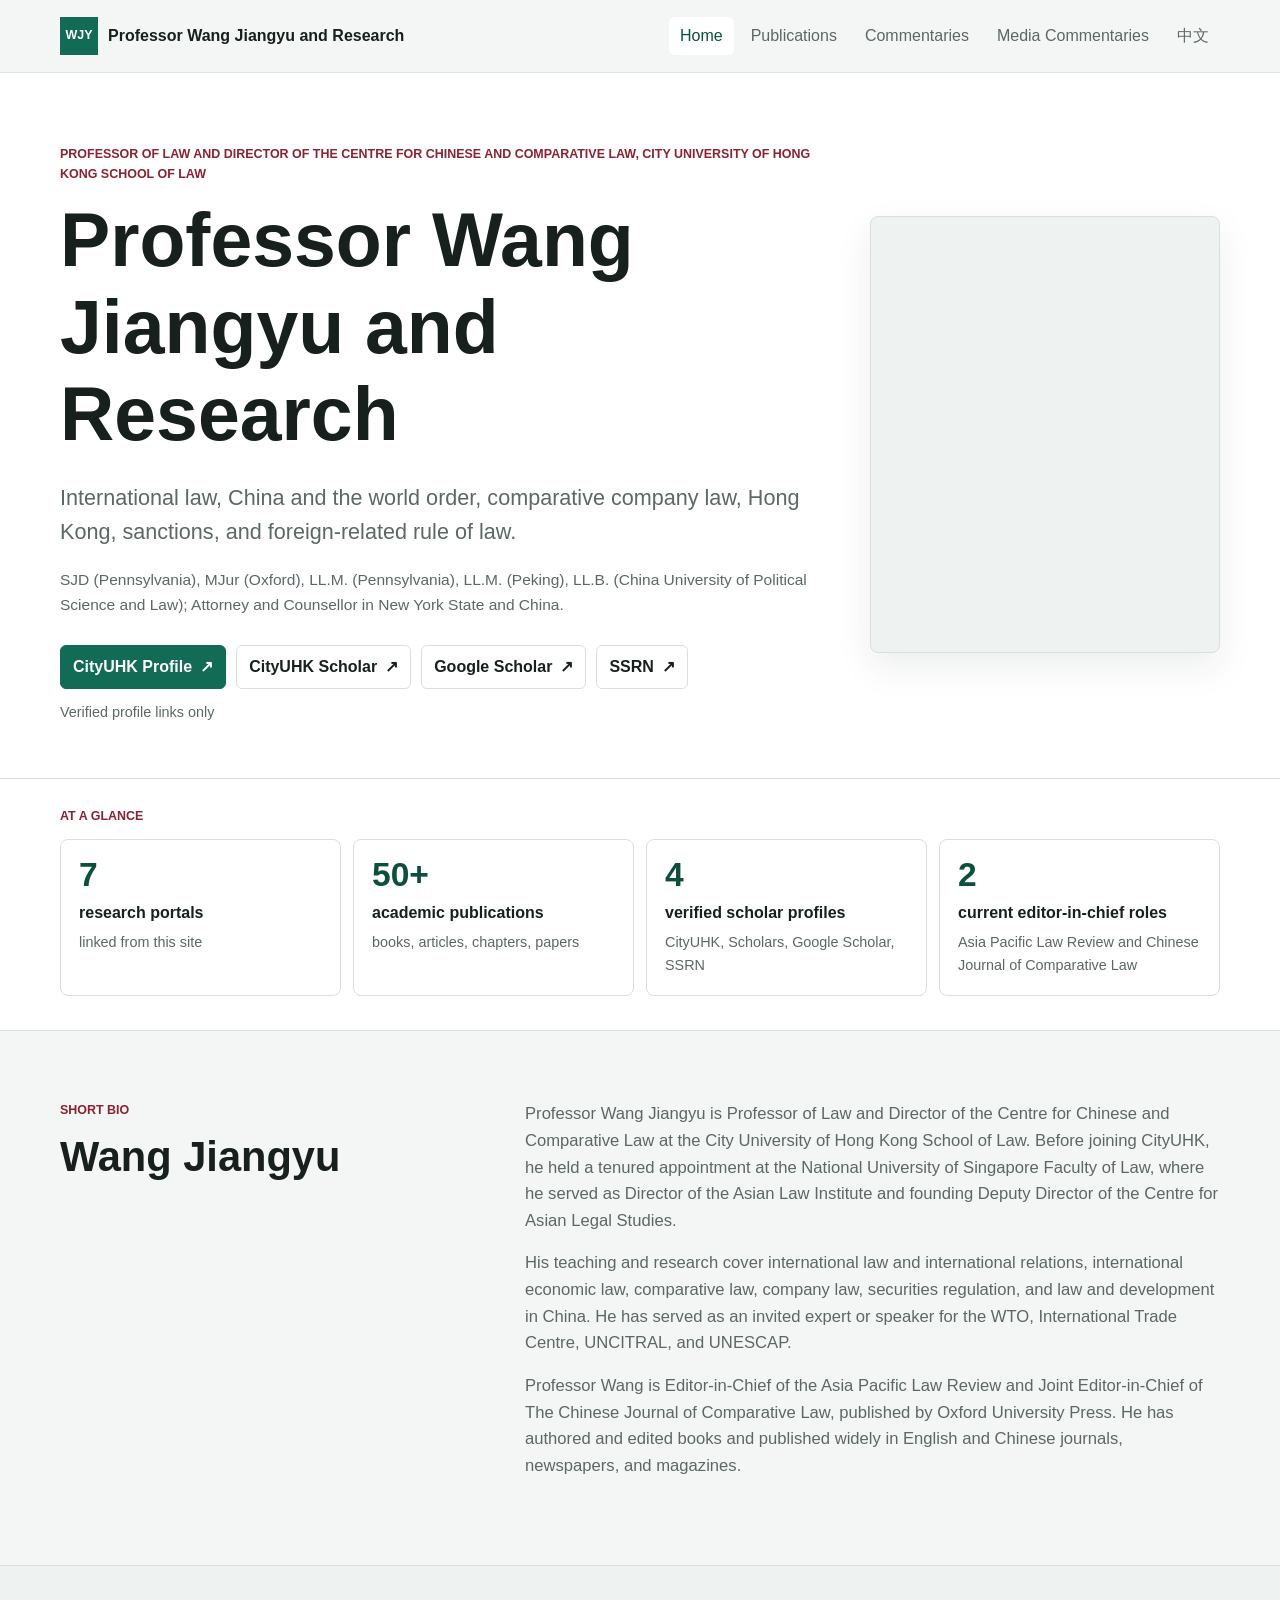
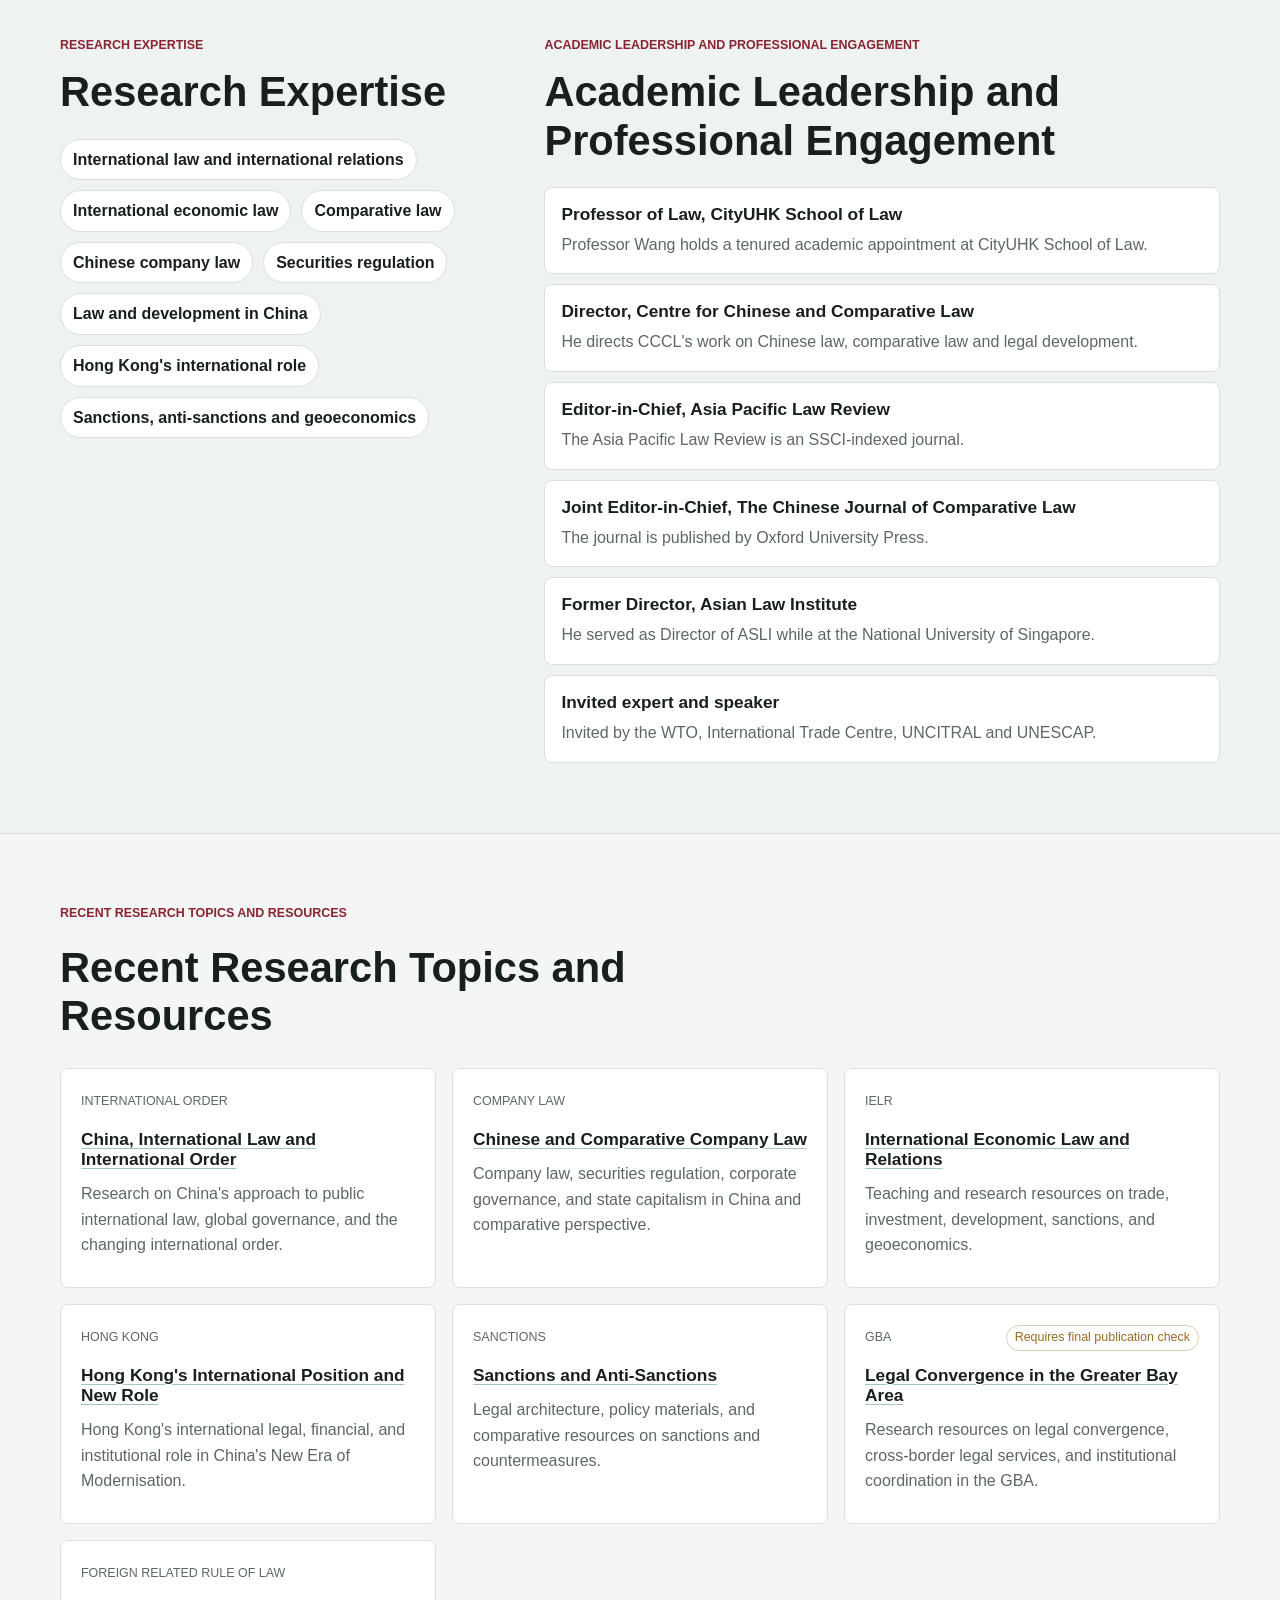
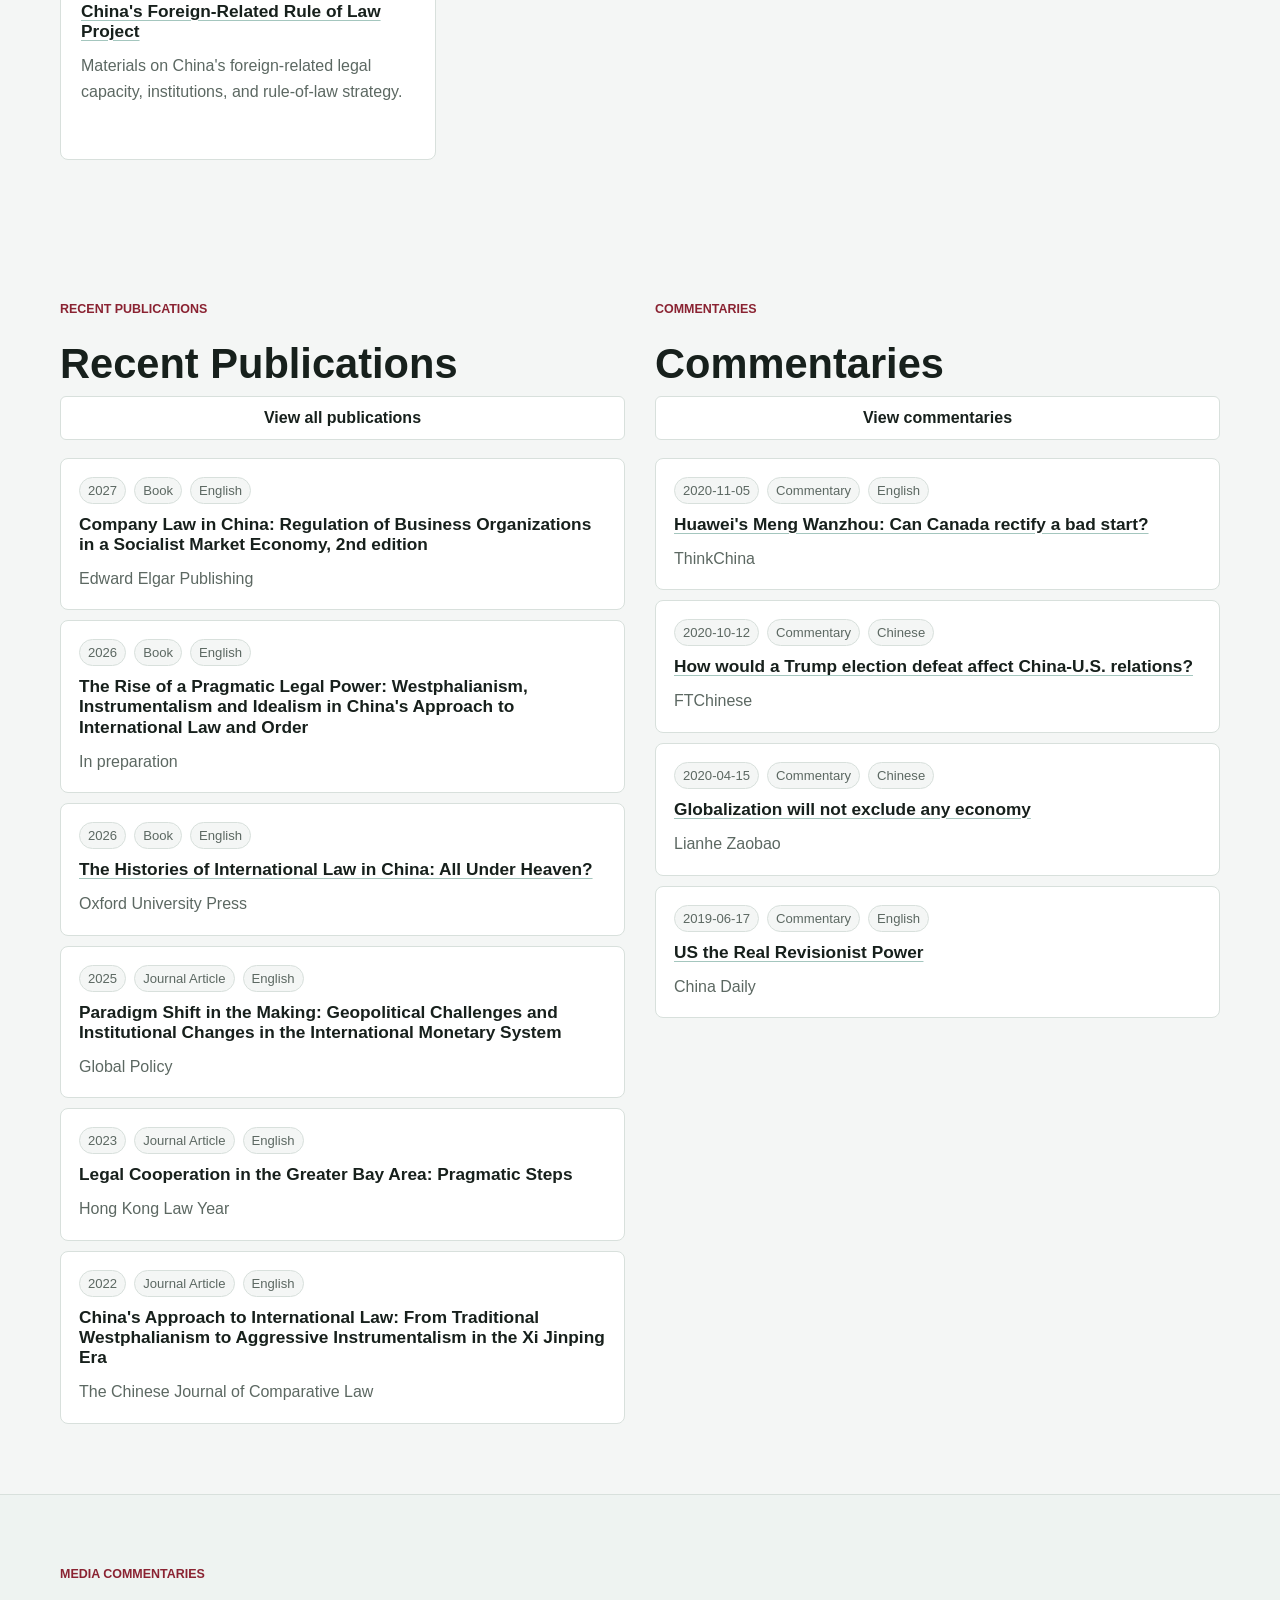
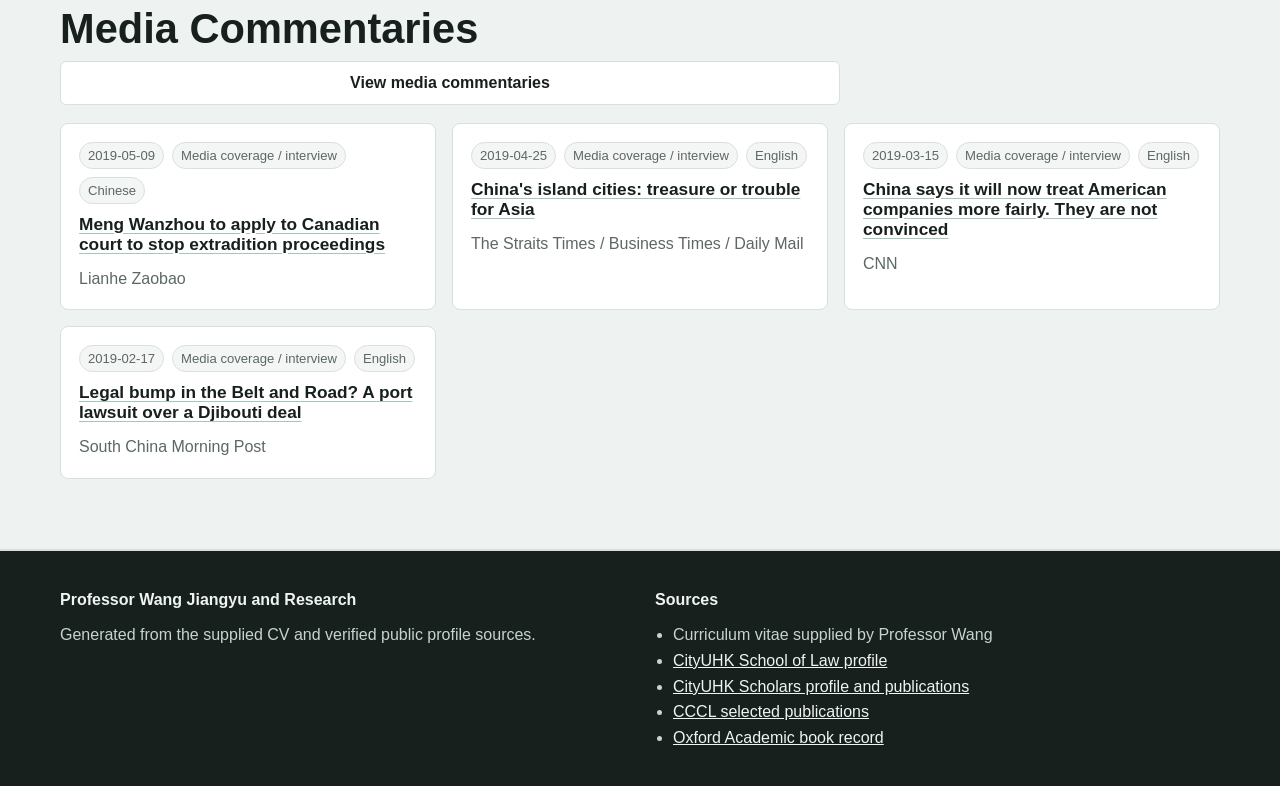
==== index.html @ 5644f1a5 "Publish personal research website" ====
<!doctype html>
<html lang="en">
<head>
  <meta charset="utf-8">
  <meta name="viewport" content="width=device-width, initial-scale=1">
  <title>Professor Wang Jiangyu and Research | Professor Wang Jiangyu and Research</title>
  <meta name="description" content="International law, China and the world order, comparative company law, Hong Kong, sanctions, and foreign-related rule of law.">
  <link rel="stylesheet" href="assets/site.css">
  <script defer src="assets/site.js"></script>
</head>
<body>
  <a class="skip-link" href="#main">Skip to content</a>
  <header class="site-header">
    <div class="wrap header-inner">
      <a class="brand" href="index.html" aria-label="Professor Wang Jiangyu and Research">
        <span class="brand-mark">WJY</span>
        <span>Professor Wang Jiangyu and Research</span>
      </a>
      <nav aria-label="Primary navigation"><a class="active" href="index.html">Home</a><a class="" href="publications.html">Publications</a><a class="" href="commentaries.html">Commentaries</a><a class="" href="media.html">Media Commentaries</a><a class="" href="zh/index.html">中文</a></nav>
    </div>
  </header>
  <main id="main">
  <section class="hero">
    <div class="wrap hero-grid">
      <div class="hero-copy">
        <p class="eyebrow">Professor of Law and Director of the Centre for Chinese and Comparative Law, City University of Hong Kong School of Law</p>
        <h1>Professor Wang Jiangyu and Research</h1>
        <p class="lead">International law, China and the world order, comparative company law, Hong Kong, sanctions, and foreign-related rule of law.</p>
        <p class="credentials">SJD (Pennsylvania), MJur (Oxford), LL.M. (Pennsylvania), LL.M. (Peking), LL.B. (China University of Political Science and Law); Attorney and Counsellor in New York State and China.</p>
        <div class="profile-links" aria-label="Scholar Profiles">
    <a class="profile-link" href="https://www.cityu.edu.hk/slw/about-the-school/our-people/professor/professor-wang-jiangyu">
          <span>CityUHK Profile</span>
          <span aria-hidden="true">↗</span>
        </a><a class="profile-link" href="https://scholars.cityu.edu.hk/en/persons/jwang623">
          <span>CityUHK Scholar</span>
          <span aria-hidden="true">↗</span>
        </a><a class="profile-link" href="https://scholar.google.com/citations?user=3xl2kbAAAAAJ">
          <span>Google Scholar</span>
          <span aria-hidden="true">↗</span>
        </a><a class="profile-link" href="https://papers.ssrn.com/sol3/cf_dev/AbsByAuth.cfm?per_id=372334">
          <span>SSRN</span>
          <span aria-hidden="true">↗</span>
        </a>
  </div>
        <p class="verified-note">Verified profile links only</p>
      </div>
      <aside class="portrait-panel" aria-label="Professor Wang Jiangyu">
        <img src="https://scholars.cityu.edu.hk/files-asset/42718361/WJY_Passport_photo_small.jpeg?w=640&amp;f=jpg" alt="Professor Wang Jiangyu" onerror="this.style.display='none'; this.nextElementSibling.style.display='grid';">
        <div class="portrait-fallback" aria-hidden="true">WJY</div>
      </aside>
    </div>
  </section>

  <section class="section-tight">
    <div class="wrap">
      <p class="section-kicker">At a Glance</p>
      <div class="metrics-grid" aria-label="At a Glance">
    <article class="metric-card">
          <strong>7</strong>
          <span>research portals</span>
          <p>linked from this site</p>
        </article><article class="metric-card">
          <strong>50+</strong>
          <span>academic publications</span>
          <p>books, articles, chapters, papers</p>
        </article><article class="metric-card">
          <strong>4</strong>
          <span>verified scholar profiles</span>
          <p>CityUHK, Scholars, Google Scholar, SSRN</p>
        </article><article class="metric-card">
          <strong>2</strong>
          <span>current editor-in-chief roles</span>
          <p>Asia Pacific Law Review and Chinese Journal of Comparative Law</p>
        </article>
  </div>
    </div>
  </section>

  <section class="section">
    <div class="wrap two-column">
      <div>
        <p class="section-kicker">Short Bio</p>
        <h2>Wang Jiangyu</h2>
      </div>
      <div class="body-copy">
        <p>Professor Wang Jiangyu is Professor of Law and Director of the Centre for Chinese and Comparative Law at the City University of Hong Kong School of Law. Before joining CityUHK, he held a tenured appointment at the National University of Singapore Faculty of Law, where he served as Director of the Asian Law Institute and founding Deputy Director of the Centre for Asian Legal Studies.</p><p>His teaching and research cover international law and international relations, international economic law, comparative law, company law, securities regulation, and law and development in China. He has served as an invited expert or speaker for the WTO, International Trade Centre, UNCITRAL, and UNESCAP.</p><p>Professor Wang is Editor-in-Chief of the Asia Pacific Law Review and Joint Editor-in-Chief of The Chinese Journal of Comparative Law, published by Oxford University Press. He has authored and edited books and published widely in English and Chinese journals, newspapers, and magazines.</p>
      </div>
    </div>
  </section>

  <section class="section section-muted">
    <div class="wrap detail-grid">
      <div>
        <p class="section-kicker">Research Expertise</p>
        <h2>Research Expertise</h2>
        <div class="pill-grid">
    <a class="expertise-pill" href="https://int.eastlaw.wang">International law and international relations</a><a class="expertise-pill" href="https://ielr.eastlaw.wang">International economic law</a><a class="expertise-pill" href="https://shewai.eastlaw.wang">Comparative law</a><a class="expertise-pill" href="https://gongsifa.eastlaw.wang">Chinese company law</a><a class="expertise-pill" href="https://gongsifa.eastlaw.wang">Securities regulation</a><a class="expertise-pill" href="https://shewai.eastlaw.wang">Law and development in China</a><a class="expertise-pill" href="https://hk.eastlaw.wang">Hong Kong's international role</a><a class="expertise-pill" href="https://zhicai.eastlaw.wang">Sanctions, anti-sanctions and geoeconomics</a>
  </div>
      </div>
      <div>
        <p class="section-kicker">Academic Leadership and Professional Engagement</p>
        <h2>Academic Leadership and Professional Engagement</h2>
        <div class="highlight-list">
    <article class="highlight-item">
          <h3>Professor of Law, CityUHK School of Law</h3>
          <p>Professor Wang holds a tenured academic appointment at CityUHK School of Law.</p>
        </article><article class="highlight-item">
          <h3>Director, Centre for Chinese and Comparative Law</h3>
          <p>He directs CCCL's work on Chinese law, comparative law and legal development.</p>
        </article><article class="highlight-item">
          <h3>Editor-in-Chief, Asia Pacific Law Review</h3>
          <p>The Asia Pacific Law Review is an SSCI-indexed journal.</p>
        </article><article class="highlight-item">
          <h3>Joint Editor-in-Chief, The Chinese Journal of Comparative Law</h3>
          <p>The journal is published by Oxford University Press.</p>
        </article><article class="highlight-item">
          <h3>Former Director, Asian Law Institute</h3>
          <p>He served as Director of ASLI while at the National University of Singapore.</p>
        </article><article class="highlight-item">
          <h3>Invited expert and speaker</h3>
          <p>Invited by the WTO, International Trade Centre, UNCITRAL and UNESCAP.</p>
        </article>
  </div>
      </div>
    </div>
  </section>

  <section class="section">
    <div class="wrap">
      <div class="section-heading">
        <p class="section-kicker">Recent Research Topics and Resources</p>
        <h2>Recent Research Topics and Resources</h2>
      </div>
      <div class="research-grid">
    <article class="research-card">
          <div class="card-topline">
            <span>international order</span>
            
          </div>
          <h3><a href="https://int.eastlaw.wang">China, International Law and International Order</a></h3>
          <p>Research on China's approach to public international law, global governance, and the changing international order.</p>
        </article><article class="research-card">
          <div class="card-topline">
            <span>company law</span>
            
          </div>
          <h3><a href="https://gongsifa.eastlaw.wang">Chinese and Comparative Company Law</a></h3>
          <p>Company law, securities regulation, corporate governance, and state capitalism in China and comparative perspective.</p>
        </article><article class="research-card">
          <div class="card-topline">
            <span>ielr</span>
            
          </div>
          <h3><a href="https://ielr.eastlaw.wang">International Economic Law and Relations</a></h3>
          <p>Teaching and research resources on trade, investment, development, sanctions, and geoeconomics.</p>
        </article><article class="research-card">
          <div class="card-topline">
            <span>hong kong</span>
            
          </div>
          <h3><a href="https://hk.eastlaw.wang">Hong Kong's International Position and New Role</a></h3>
          <p>Hong Kong's international legal, financial, and institutional role in China's New Era of Modernisation.</p>
        </article><article class="research-card">
          <div class="card-topline">
            <span>sanctions</span>
            
          </div>
          <h3><a href="https://zhicai.eastlaw.wang">Sanctions and Anti-Sanctions</a></h3>
          <p>Legal architecture, policy materials, and comparative resources on sanctions and countermeasures.</p>
        </article><article class="research-card">
          <div class="card-topline">
            <span>gba</span>
            <span class="status">Requires final publication check</span>
          </div>
          <h3><a href="https://gba.eastlaw.wang">Legal Convergence in the Greater Bay Area</a></h3>
          <p>Research resources on legal convergence, cross-border legal services, and institutional coordination in the GBA.</p>
        </article><article class="research-card">
          <div class="card-topline">
            <span>foreign related rule of law</span>
            
          </div>
          <h3><a href="https://shewai.eastlaw.wang">China's Foreign-Related Rule of Law Project</a></h3>
          <p>Materials on China's foreign-related legal capacity, institutions, and rule-of-law strategy.</p>
        </article>
  </div>
    </div>
  </section>

  <section class="section">
    <div class="wrap split-sections">
      <div>
        <div class="section-heading compact">
          <p class="section-kicker">Recent Publications</p>
          <h2>Recent Publications</h2>
          <a class="button-link" href="publications.html">View all publications</a>
        </div>
        <div class="record-list compact-list"><article class="record-card" data-record data-category="Book" data-language="English" data-topic="company-law" data-year="2027">
    <div class="record-meta">
      <span>2027</span>
      <span>Book</span>
      <span>English</span>
    </div>
    <h3>Company Law in China: Regulation of Business Organizations in a Socialist Market Economy, 2nd edition</h3>
    
    <p>Edward Elgar Publishing</p>
    
  </article><article class="record-card" data-record data-category="Book" data-language="English" data-topic="international-order" data-year="2026">
    <div class="record-meta">
      <span>2026</span>
      <span>Book</span>
      <span>English</span>
    </div>
    <h3>The Rise of a Pragmatic Legal Power: Westphalianism, Instrumentalism and Idealism in China's Approach to International Law and Order</h3>
    
    <p>In preparation</p>
    
  </article><article class="record-card" data-record data-category="Book" data-language="English" data-topic="international-order foreign-related-rule-of-law" data-year="2026">
    <div class="record-meta">
      <span>2026</span>
      <span>Book</span>
      <span>English</span>
    </div>
    <h3><a class="text-link" href="https://academic.oup.com/book/62589">The Histories of International Law in China: All Under Heaven?</a></h3>
    
    <p>Oxford University Press</p>
    
  </article><article class="record-card" data-record data-category="Journal Article" data-language="English" data-topic="ielr international-order" data-year="2025">
    <div class="record-meta">
      <span>2025</span>
      <span>Journal Article</span>
      <span>English</span>
    </div>
    <h3>Paradigm Shift in the Making: Geopolitical Challenges and Institutional Changes in the International Monetary System</h3>
    
    <p>Global Policy</p>
    
  </article><article class="record-card" data-record data-category="Journal Article" data-language="English" data-topic="gba hong-kong" data-year="2023">
    <div class="record-meta">
      <span>2023</span>
      <span>Journal Article</span>
      <span>English</span>
    </div>
    <h3>Legal Cooperation in the Greater Bay Area: Pragmatic Steps</h3>
    
    <p>Hong Kong Law Year</p>
    
  </article><article class="record-card" data-record data-category="Journal Article" data-language="English" data-topic="international-order foreign-related-rule-of-law" data-year="2022">
    <div class="record-meta">
      <span>2022</span>
      <span>Journal Article</span>
      <span>English</span>
    </div>
    <h3>China's Approach to International Law: From Traditional Westphalianism to Aggressive Instrumentalism in the Xi Jinping Era</h3>
    
    <p>The Chinese Journal of Comparative Law</p>
    
  </article></div>
      </div>
      <div>
        <div class="section-heading compact">
          <p class="section-kicker">Commentaries</p>
          <h2>Commentaries</h2>
          <a class="button-link" href="commentaries.html">View commentaries</a>
        </div>
        <div class="record-list compact-list"><article class="record-card" data-record data-type="commentary" data-language="English" data-topic="sanctions international-order" data-year="2020" data-outlet="thinkchina">
    <div class="record-meta">
      <span>2020-11-05</span>
      <span>Commentary</span>
      <span>English</span>
    </div>
    <h3><a class="text-link" href="https://www.thinkchina.sg/huaweis-meng-wanzhou-can-canada-rectify-bad-start">Huawei's Meng Wanzhou: Can Canada rectify a bad start?</a></h3>
    <p>ThinkChina</p>
    
    
  </article><article class="record-card" data-record data-type="commentary" data-language="Chinese" data-topic="international-order ielr" data-year="2020" data-outlet="ftchinese">
    <div class="record-meta">
      <span>2020-10-12</span>
      <span>Commentary</span>
      <span>Chinese</span>
    </div>
    <h3><a class="text-link" href="https://www.ftchinese.com/story/001089736?archive">How would a Trump election defeat affect China-U.S. relations?</a></h3>
    <p>FTChinese</p>
    
    
  </article><article class="record-card" data-record data-type="commentary" data-language="Chinese" data-topic="ielr" data-year="2020" data-outlet="lianhe-zaobao">
    <div class="record-meta">
      <span>2020-04-15</span>
      <span>Commentary</span>
      <span>Chinese</span>
    </div>
    <h3><a class="text-link" href="https://www.zaobao.com/zopinions/views/story20200415-1045625">Globalization will not exclude any economy</a></h3>
    <p>Lianhe Zaobao</p>
    
    
  </article><article class="record-card" data-record data-type="commentary" data-language="English" data-topic="international-order" data-year="2019" data-outlet="china-daily">
    <div class="record-meta">
      <span>2019-06-17</span>
      <span>Commentary</span>
      <span>English</span>
    </div>
    <h3><a class="text-link" href="http://www.chinadaily.com.cn/global/2019-06/17/content_37481345.htm">US the Real Revisionist Power</a></h3>
    <p>China Daily</p>
    
    
  </article></div>
      </div>
    </div>
  </section>

  <section class="section section-muted">
    <div class="wrap">
      <div class="section-heading compact">
        <p class="section-kicker">Media Commentaries</p>
        <h2>Media Commentaries</h2>
        <a class="button-link" href="media.html">View media commentaries</a>
      </div>
      <div class="record-grid"><article class="record-card" data-record data-type="exposure" data-language="Chinese" data-topic="sanctions" data-year="2019" data-outlet="lianhe-zaobao">
    <div class="record-meta">
      <span>2019-05-09</span>
      <span>Media coverage / interview</span>
      <span>Chinese</span>
    </div>
    <h3><a class="text-link" href="https://www.zaobao.com.sg/realtime/china/story20190509-955194">Meng Wanzhou to apply to Canadian court to stop extradition proceedings</a></h3>
    <p>Lianhe Zaobao</p>
    
    
  </article><article class="record-card" data-record data-type="exposure" data-language="English" data-topic="international-order" data-year="2019" data-outlet="the-straits-times-business-times-daily-mail">
    <div class="record-meta">
      <span>2019-04-25</span>
      <span>Media coverage / interview</span>
      <span>English</span>
    </div>
    <h3><a class="text-link" href="https://www.straitstimes.com/asia/se-asia/chinas-island-cities-treasure-or-trouble-for-asia">China's island cities: treasure or trouble for Asia</a></h3>
    <p>The Straits Times / Business Times / Daily Mail</p>
    
    
  </article><article class="record-card" data-record data-type="exposure" data-language="English" data-topic="ielr" data-year="2019" data-outlet="cnn">
    <div class="record-meta">
      <span>2019-03-15</span>
      <span>Media coverage / interview</span>
      <span>English</span>
    </div>
    <h3><a class="text-link" href="https://m.cnn.com/en/article/h_431d7201df78f178b8317e2603d338ce">China says it will now treat American companies more fairly. They are not convinced</a></h3>
    <p>CNN</p>
    
    
  </article><article class="record-card" data-record data-type="exposure" data-language="English" data-topic="ielr foreign-related-rule-of-law" data-year="2019" data-outlet="south-china-morning-post">
    <div class="record-meta">
      <span>2019-02-17</span>
      <span>Media coverage / interview</span>
      <span>English</span>
    </div>
    <h3><a class="text-link" href="https://www.scmp.com/news/china/diplomacy/article/2186411/lawsuit-against-chinese-port-builder-djibouti-highlights-risks">Legal bump in the Belt and Road? A port lawsuit over a Djibouti deal</a></h3>
    <p>South China Morning Post</p>
    
    
  </article></div>
    </div>
  </section></main>
  <footer class="site-footer">
    <div class="wrap footer-grid">
      <div>
        <strong>Professor Wang Jiangyu and Research</strong>
        <p>Generated from the supplied CV and verified public profile sources.</p>
      </div>
      <div>
        <strong>Sources</strong>
        <ul>
          <li>Curriculum vitae supplied by Professor Wang</li><li><a href="https://www.cityu.edu.hk/slw/about-the-school/our-people/professor/professor-wang-jiangyu">CityUHK School of Law profile</a></li><li><a href="https://scholars.cityu.edu.hk/en/persons/jwang623">CityUHK Scholars profile and publications</a></li><li><a href="https://www.cityu.edu.hk/slw/cccl/publications.html">CCCL selected publications</a></li><li><a href="https://academic.oup.com/book/62589">Oxford Academic book record</a></li>
        </ul>
      </div>
    </div>
  </footer>
</body>
</html>
---- assets/site.css ----
:root {
  --bg: #f4f6f5;
  --surface: #ffffff;
  --surface-muted: #eef3f1;
  --ink: #17201c;
  --muted: #5c6862;
  --line: #d8e0dc;
  --green: #126b54;
  --green-dark: #0d4f3e;
  --red: #8a2332;
  --gold: #9a6a20;
  --shadow: 0 14px 36px rgba(16, 32, 28, 0.08);
  color-scheme: light;
}

* {
  box-sizing: border-box;
}

html {
  scroll-behavior: smooth;
}

body {
  margin: 0;
  background: var(--bg);
  color: var(--ink);
  font-family: "Inter", "Segoe UI", "Noto Sans SC", "Microsoft YaHei", Arial, sans-serif;
  font-size: 16px;
  line-height: 1.6;
}

a {
  color: inherit;
}

a:hover {
  color: var(--green);
}

img {
  display: block;
  max-width: 100%;
}

.wrap {
  width: min(1160px, calc(100% - 40px));
  margin: 0 auto;
}

.skip-link {
  position: absolute;
  left: 16px;
  top: -48px;
  background: var(--ink);
  color: #fff;
  padding: 8px 12px;
  z-index: 20;
}

.skip-link:focus {
  top: 12px;
}

.site-header {
  position: sticky;
  top: 0;
  z-index: 10;
  border-bottom: 1px solid rgba(216, 224, 220, 0.86);
  background: rgba(244, 246, 245, 0.96);
  backdrop-filter: blur(10px);
}

.header-inner {
  display: flex;
  min-height: 72px;
  align-items: center;
  justify-content: space-between;
  gap: 18px;
}

.brand {
  display: inline-flex;
  align-items: center;
  gap: 10px;
  font-weight: 760;
  text-decoration: none;
}

.brand-mark {
  display: grid;
  width: 38px;
  height: 38px;
  place-items: center;
  border: 1px solid var(--green);
  background: var(--green);
  color: #fff;
  font-size: 0.78rem;
}

nav {
  display: flex;
  flex-wrap: wrap;
  justify-content: flex-end;
  gap: 6px;
}

nav a {
  min-height: 36px;
  padding: 6px 11px;
  border-radius: 6px;
  color: var(--muted);
  text-decoration: none;
}

nav a.active,
nav a:hover {
  background: var(--surface);
  color: var(--green-dark);
}

.hero {
  padding: 72px 0 54px;
  background: var(--surface);
  border-bottom: 1px solid var(--line);
}

.hero-grid {
  display: grid;
  grid-template-columns: minmax(0, 1fr) minmax(240px, 350px);
  align-items: center;
  gap: 48px;
}

.hero-copy {
  max-width: 780px;
}

.eyebrow,
.section-kicker {
  margin: 0 0 12px;
  color: var(--red);
  font-size: 0.78rem;
  font-weight: 760;
  text-transform: uppercase;
}

h1,
h2,
h3 {
  margin: 0;
  line-height: 1.16;
}

h1 {
  max-width: 880px;
  font-size: clamp(2.35rem, 7vw, 4.7rem);
  font-weight: 820;
}

h2 {
  font-size: clamp(1.65rem, 3.5vw, 2.6rem);
  font-weight: 780;
}

h3 {
  font-size: 1.08rem;
  font-weight: 760;
}

.lead {
  max-width: 760px;
  margin: 22px 0 0;
  color: var(--muted);
  font-size: clamp(1.06rem, 2vw, 1.35rem);
}

.credentials {
  max-width: 780px;
  margin: 18px 0 0;
  color: var(--muted);
  font-size: 0.97rem;
}

.profile-links {
  display: flex;
  flex-wrap: wrap;
  gap: 10px;
  margin: 28px 0 0;
}

.profile-link,
.button-link,
.filter-button {
  display: inline-flex;
  min-height: 40px;
  align-items: center;
  justify-content: center;
  gap: 8px;
  border: 1px solid var(--line);
  border-radius: 6px;
  background: var(--surface);
  color: var(--ink);
  font: inherit;
  font-weight: 680;
  text-decoration: none;
}

.profile-link,
.button-link {
  padding: 8px 12px;
}

.profile-link:first-child {
  border-color: var(--green);
  background: var(--green);
  color: #fff;
}

.verified-note {
  margin: 12px 0 0;
  color: var(--muted);
  font-size: 0.9rem;
}

.portrait-panel {
  position: relative;
  overflow: hidden;
  border: 1px solid var(--line);
  border-radius: 8px;
  background: var(--surface-muted);
  box-shadow: var(--shadow);
  aspect-ratio: 4 / 5;
}

.portrait-panel img,
.portrait-fallback {
  width: 100%;
  height: 100%;
  object-fit: cover;
}

.portrait-fallback {
  place-items: center;
  background: var(--green);
  color: #fff;
  font-size: clamp(2.2rem, 8vw, 4.5rem);
  font-weight: 820;
}

.section {
  padding: 70px 0;
}

.section-tight {
  padding: 28px 0 34px;
  border-bottom: 1px solid var(--line);
  background: var(--surface);
}

.section-muted {
  background: var(--surface-muted);
  border-block: 1px solid var(--line);
}

.metrics-grid {
  display: grid;
  grid-template-columns: repeat(4, minmax(0, 1fr));
  gap: 12px;
}

.metric-card {
  min-height: 128px;
  padding: 18px;
  border: 1px solid var(--line);
  border-radius: 8px;
  background: var(--surface);
}

.metric-card strong {
  display: block;
  color: var(--green-dark);
  font-size: 2.1rem;
  line-height: 1;
}

.metric-card span {
  display: block;
  margin-top: 8px;
  font-weight: 760;
}

.metric-card p {
  margin: 6px 0 0;
  color: var(--muted);
  font-size: 0.9rem;
}

.two-column {
  display: grid;
  grid-template-columns: 0.75fr 1.25fr;
  gap: 48px;
}

.body-copy p {
  margin: 0 0 16px;
  color: var(--muted);
  font-size: 1.04rem;
}

.detail-grid {
  display: grid;
  grid-template-columns: minmax(0, 0.8fr) minmax(0, 1.2fr);
  gap: 34px;
}

.pill-grid {
  display: flex;
  flex-wrap: wrap;
  gap: 10px;
  margin-top: 22px;
}

.expertise-pill {
  display: inline-flex;
  min-height: 38px;
  align-items: center;
  border: 1px solid var(--line);
  border-radius: 999px;
  background: var(--surface);
  padding: 7px 12px;
  color: var(--ink);
  font-weight: 680;
  text-decoration: none;
}

.highlight-list {
  display: grid;
  gap: 10px;
  margin-top: 22px;
}

.highlight-item {
  padding: 16px;
  border: 1px solid var(--line);
  border-radius: 8px;
  background: var(--surface);
}

.highlight-item p {
  margin: 8px 0 0;
  color: var(--muted);
}

.section-heading {
  display: grid;
  max-width: 780px;
  gap: 8px;
  margin-bottom: 28px;
}

.section-heading.compact {
  margin-bottom: 18px;
}

.research-grid,
.record-grid {
  display: grid;
  grid-template-columns: repeat(3, minmax(0, 1fr));
  gap: 16px;
}

.research-card,
.record-card {
  border: 1px solid var(--line);
  border-radius: 8px;
  background: var(--surface);
}

.research-card {
  min-height: 220px;
  padding: 20px;
}

.card-topline,
.record-meta,
.tags {
  display: flex;
  flex-wrap: wrap;
  gap: 8px;
  align-items: center;
}

.card-topline {
  justify-content: space-between;
  min-height: 26px;
  margin-bottom: 14px;
  color: var(--muted);
  font-size: 0.78rem;
  text-transform: uppercase;
}

.status {
  border: 1px solid rgba(154, 106, 32, 0.35);
  border-radius: 999px;
  padding: 2px 8px;
  color: var(--gold);
  text-transform: none;
}

.research-card h3 a,
.record-card h3 a,
.text-link {
  color: var(--ink);
  text-decoration-color: rgba(18, 107, 84, 0.38);
  text-underline-offset: 3px;
}

.research-card p,
.record-card p {
  margin: 12px 0 0;
  color: var(--muted);
}

.split-sections {
  display: grid;
  grid-template-columns: 1fr 1fr;
  gap: 30px;
}

.record-list {
  display: grid;
  gap: 12px;
}

.compact-list {
  gap: 10px;
}

.record-card {
  padding: 18px;
}

.record-meta {
  margin-bottom: 10px;
  color: var(--muted);
  font-size: 0.82rem;
}

.record-meta span,
.tags span {
  border: 1px solid var(--line);
  border-radius: 999px;
  padding: 2px 8px;
  background: var(--bg);
}

.tags {
  margin-top: 14px;
  color: var(--muted);
  font-size: 0.82rem;
}

.record-note {
  color: var(--gold);
  font-size: 0.9rem;
}

.record-summary {
  border-left: 3px solid rgba(18, 107, 84, 0.28);
  padding-left: 12px;
  font-size: 0.94rem;
}

.page-hero {
  padding: 64px 0 42px;
  background: var(--surface);
  border-bottom: 1px solid var(--line);
}

.filter-panel {
  display: grid;
  gap: 12px;
  margin-bottom: 24px;
}

.filter-row {
  display: flex;
  flex-wrap: wrap;
  gap: 8px;
}

.filter-button {
  padding: 7px 11px;
  cursor: pointer;
}

.filter-button.active {
  border-color: var(--green);
  background: var(--green);
  color: #fff;
}

[hidden] {
  display: none !important;
}

.site-footer {
  padding: 36px 0;
  border-top: 1px solid var(--line);
  background: var(--ink);
  color: #eff4f2;
}

.footer-grid {
  display: grid;
  grid-template-columns: 1fr 1fr;
  gap: 30px;
}

.site-footer p,
.site-footer ul {
  margin: 10px 0 0;
  color: #c7d4ce;
}

.site-footer ul {
  padding-left: 18px;
}

.site-footer a {
  color: #eff4f2;
}

@media (max-width: 900px) {
  .hero-grid,
  .two-column,
  .split-sections,
  .detail-grid,
  .footer-grid {
    grid-template-columns: 1fr;
  }

  .portrait-panel {
    width: min(340px, 100%);
  }

  .research-grid,
  .record-grid,
  .metrics-grid {
    grid-template-columns: repeat(2, minmax(0, 1fr));
  }
}

@media (max-width: 640px) {
  .wrap {
    width: min(100% - 28px, 1160px);
  }

  .header-inner {
    align-items: flex-start;
    flex-direction: column;
    padding: 12px 0;
  }

  nav {
    justify-content: flex-start;
  }

  .hero,
  .section,
  .page-hero {
    padding-block: 44px;
  }

  h1 {
    font-size: 2.35rem;
  }

  .research-grid,
  .record-grid,
  .metrics-grid {
    grid-template-columns: 1fr;
  }

  .profile-link,
  .button-link {
    width: 100%;
  }

  .filter-row {
    flex-wrap: nowrap;
    overflow-x: auto;
    padding-bottom: 4px;
  }

  .filter-button {
    flex: 0 0 auto;
    white-space: nowrap;
  }
}
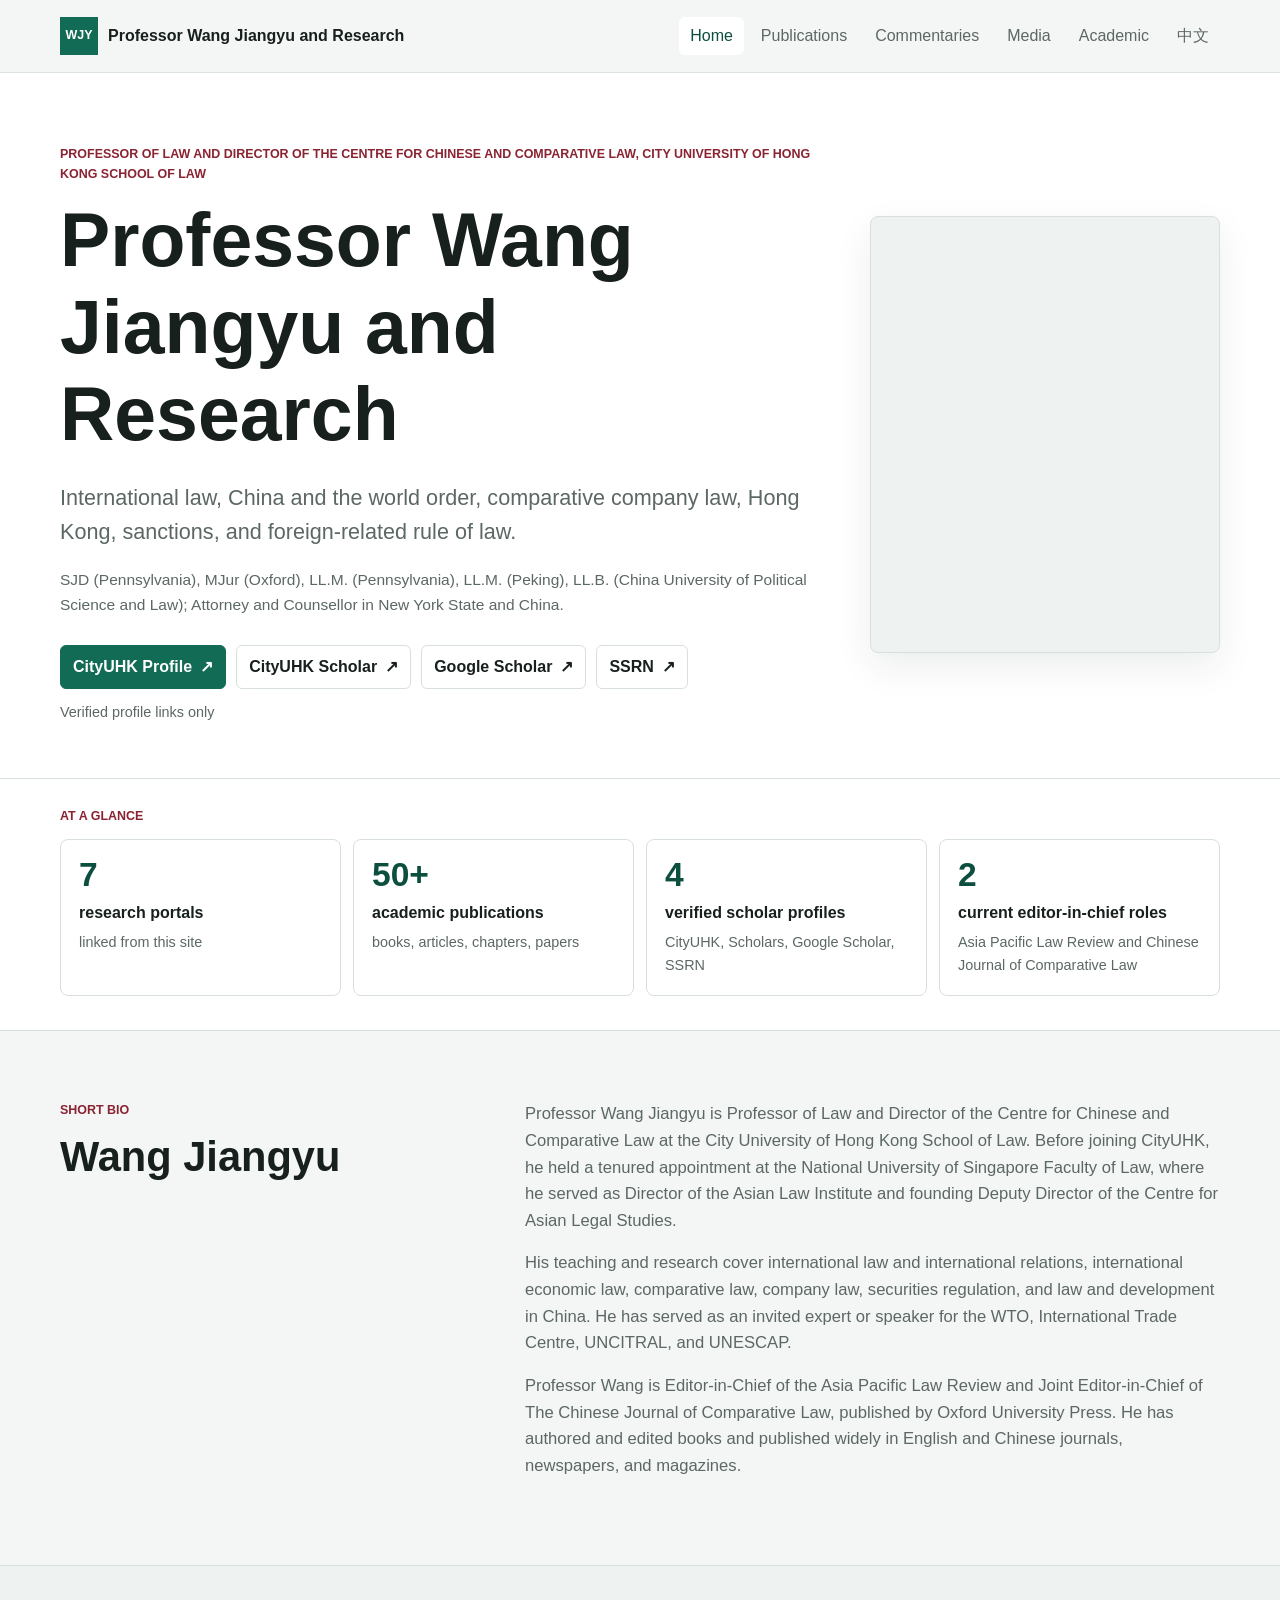
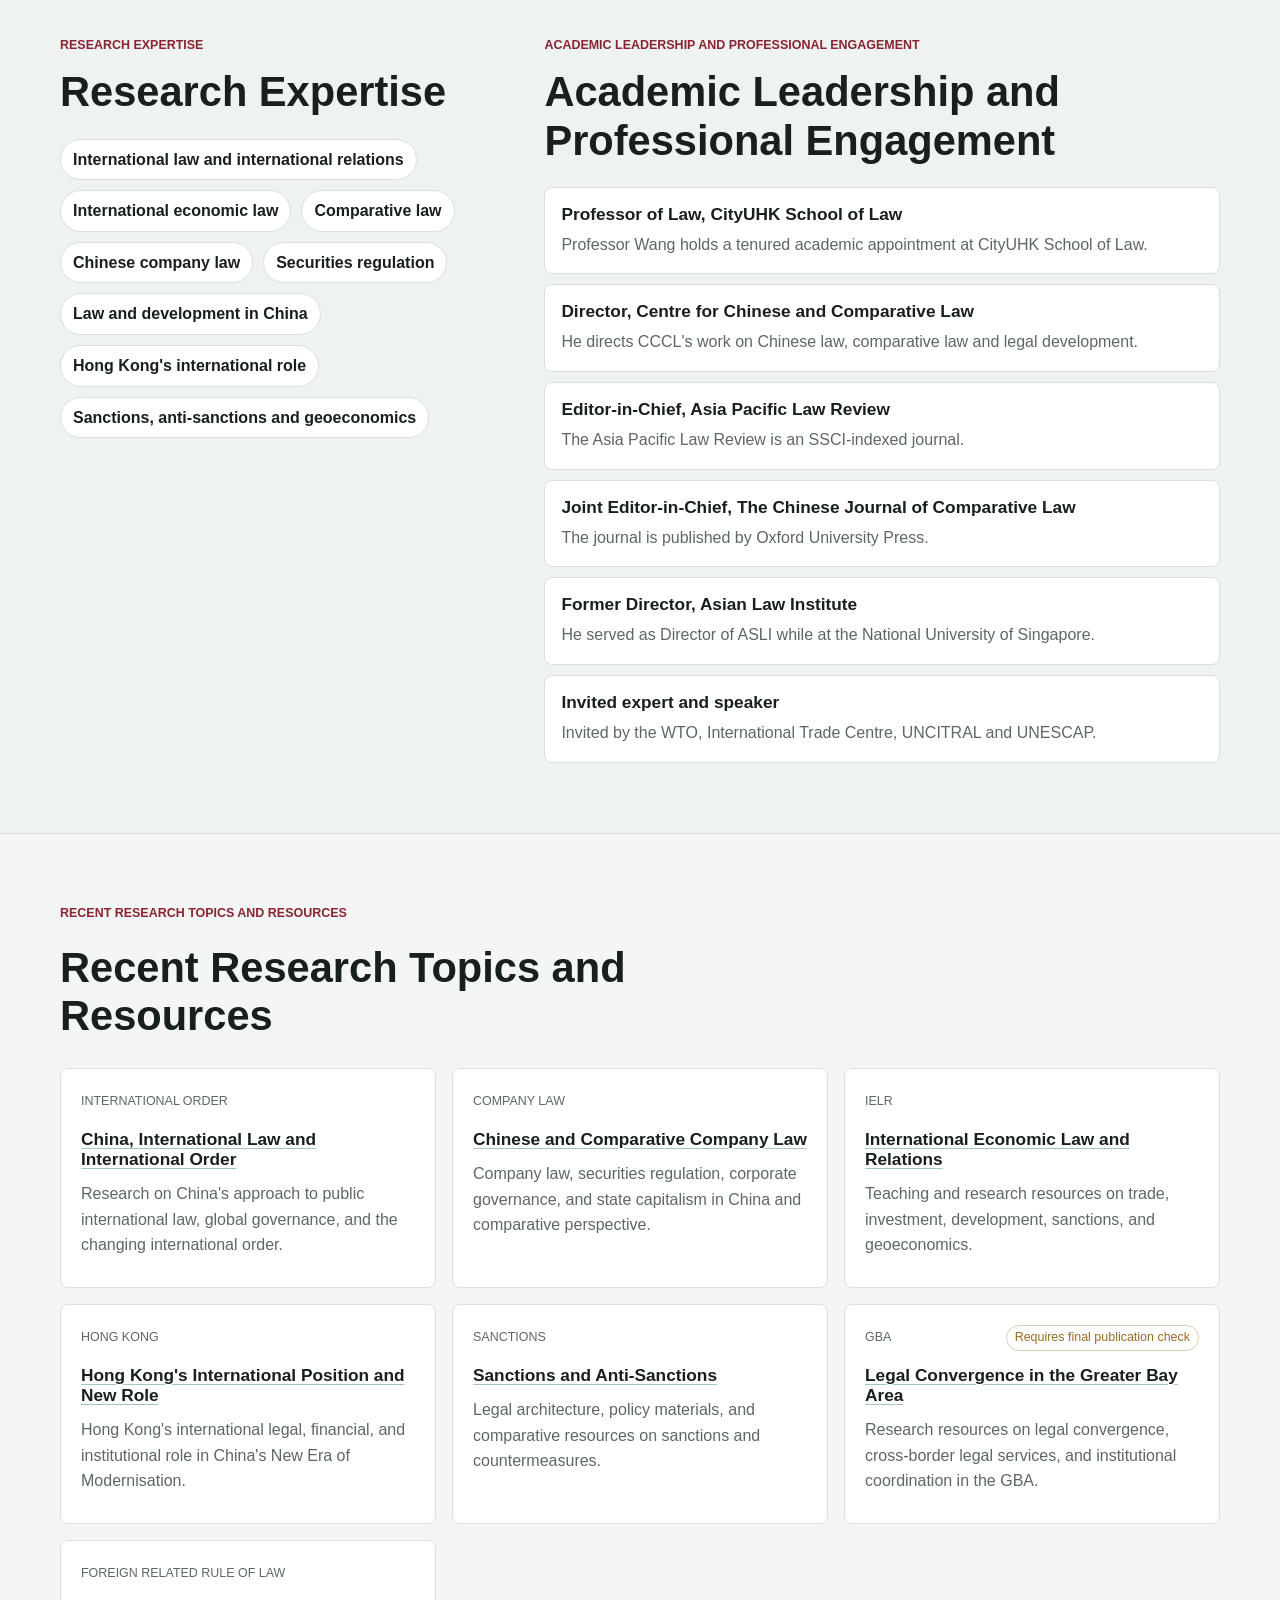
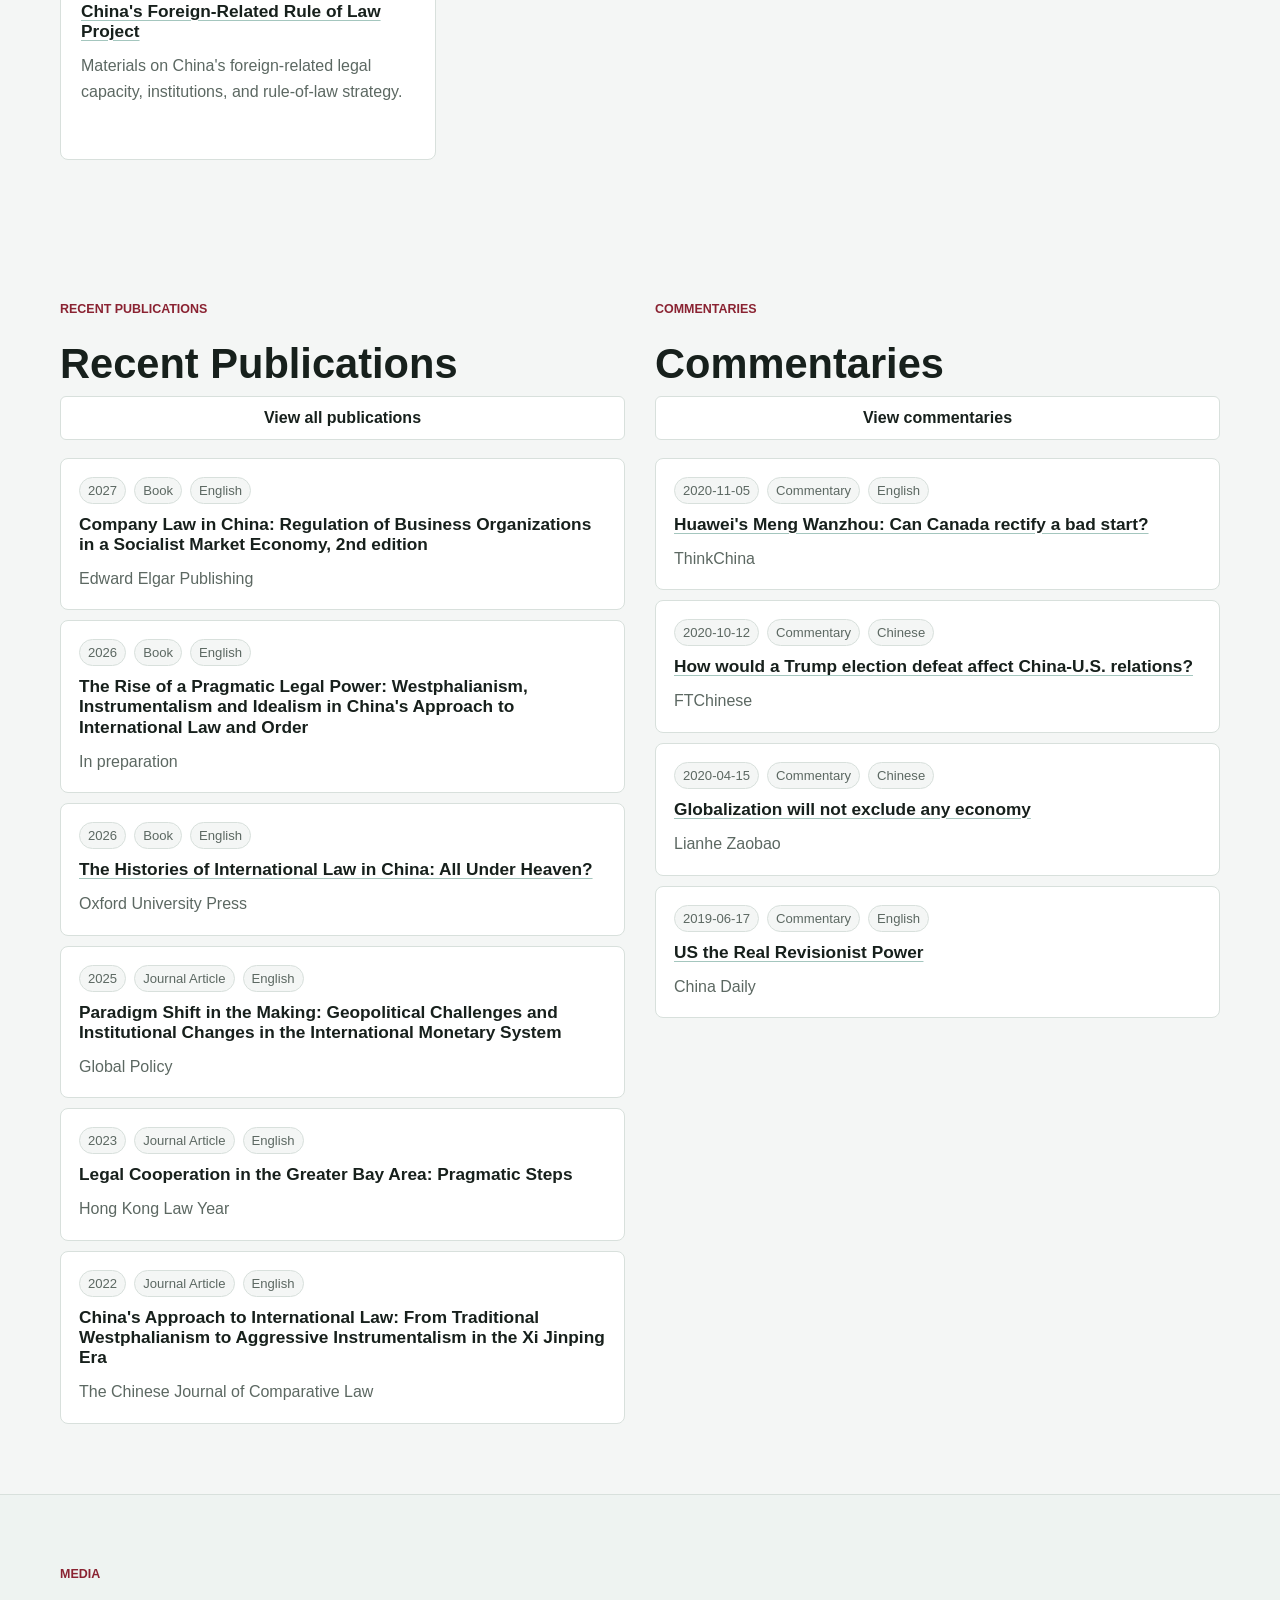
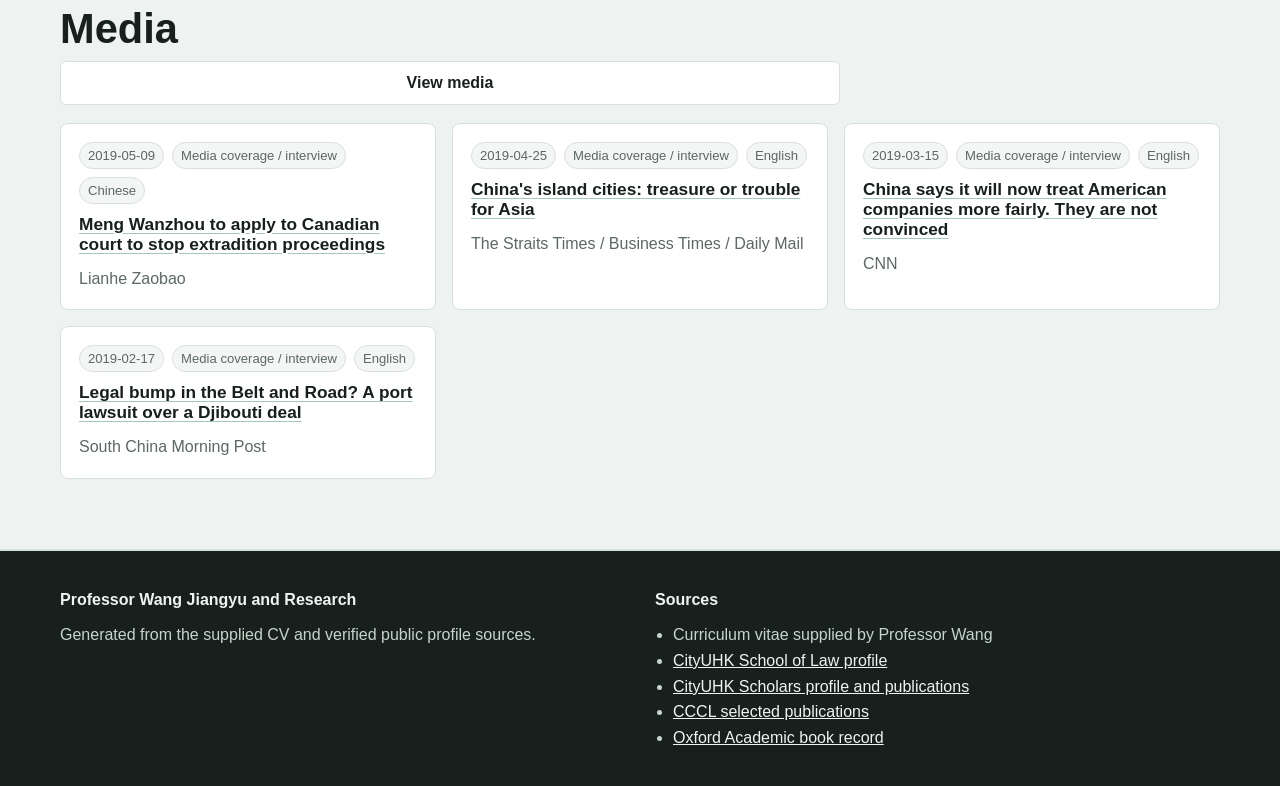
==== commit 37c7c628: "Add academic activities section" ====
--- a/index.html
+++ b/index.html
@@ -16,7 +16,7 @@
         <span class="brand-mark">WJY</span>
         <span>Professor Wang Jiangyu and Research</span>
       </a>
-      <nav aria-label="Primary navigation"><a class="active" href="index.html">Home</a><a class="" href="publications.html">Publications</a><a class="" href="commentaries.html">Commentaries</a><a class="" href="media.html">Media Commentaries</a><a class="" href="zh/index.html">中文</a></nav>
+      <nav aria-label="Primary navigation"><a class="active" href="index.html">Home</a><a class="" href="publications.html">Publications</a><a class="" href="commentaries.html">Commentaries</a><a class="" href="media.html">Media</a><a class="" href="academic.html">Academic</a><a class="" href="zh/index.html">中文</a></nav>
     </div>
   </header>
   <main id="main">
@@ -310,9 +310,9 @@
   <section class="section section-muted">
     <div class="wrap">
       <div class="section-heading compact">
-        <p class="section-kicker">Media Commentaries</p>
-        <h2>Media Commentaries</h2>
-        <a class="button-link" href="media.html">View media commentaries</a>
+        <p class="section-kicker">Media</p>
+        <h2>Media</h2>
+        <a class="button-link" href="media.html">View media</a>
       </div>
       <div class="record-grid"><article class="record-card" data-record data-type="exposure" data-language="Chinese" data-topic="sanctions" data-year="2019" data-outlet="lianhe-zaobao">
     <div class="record-meta">
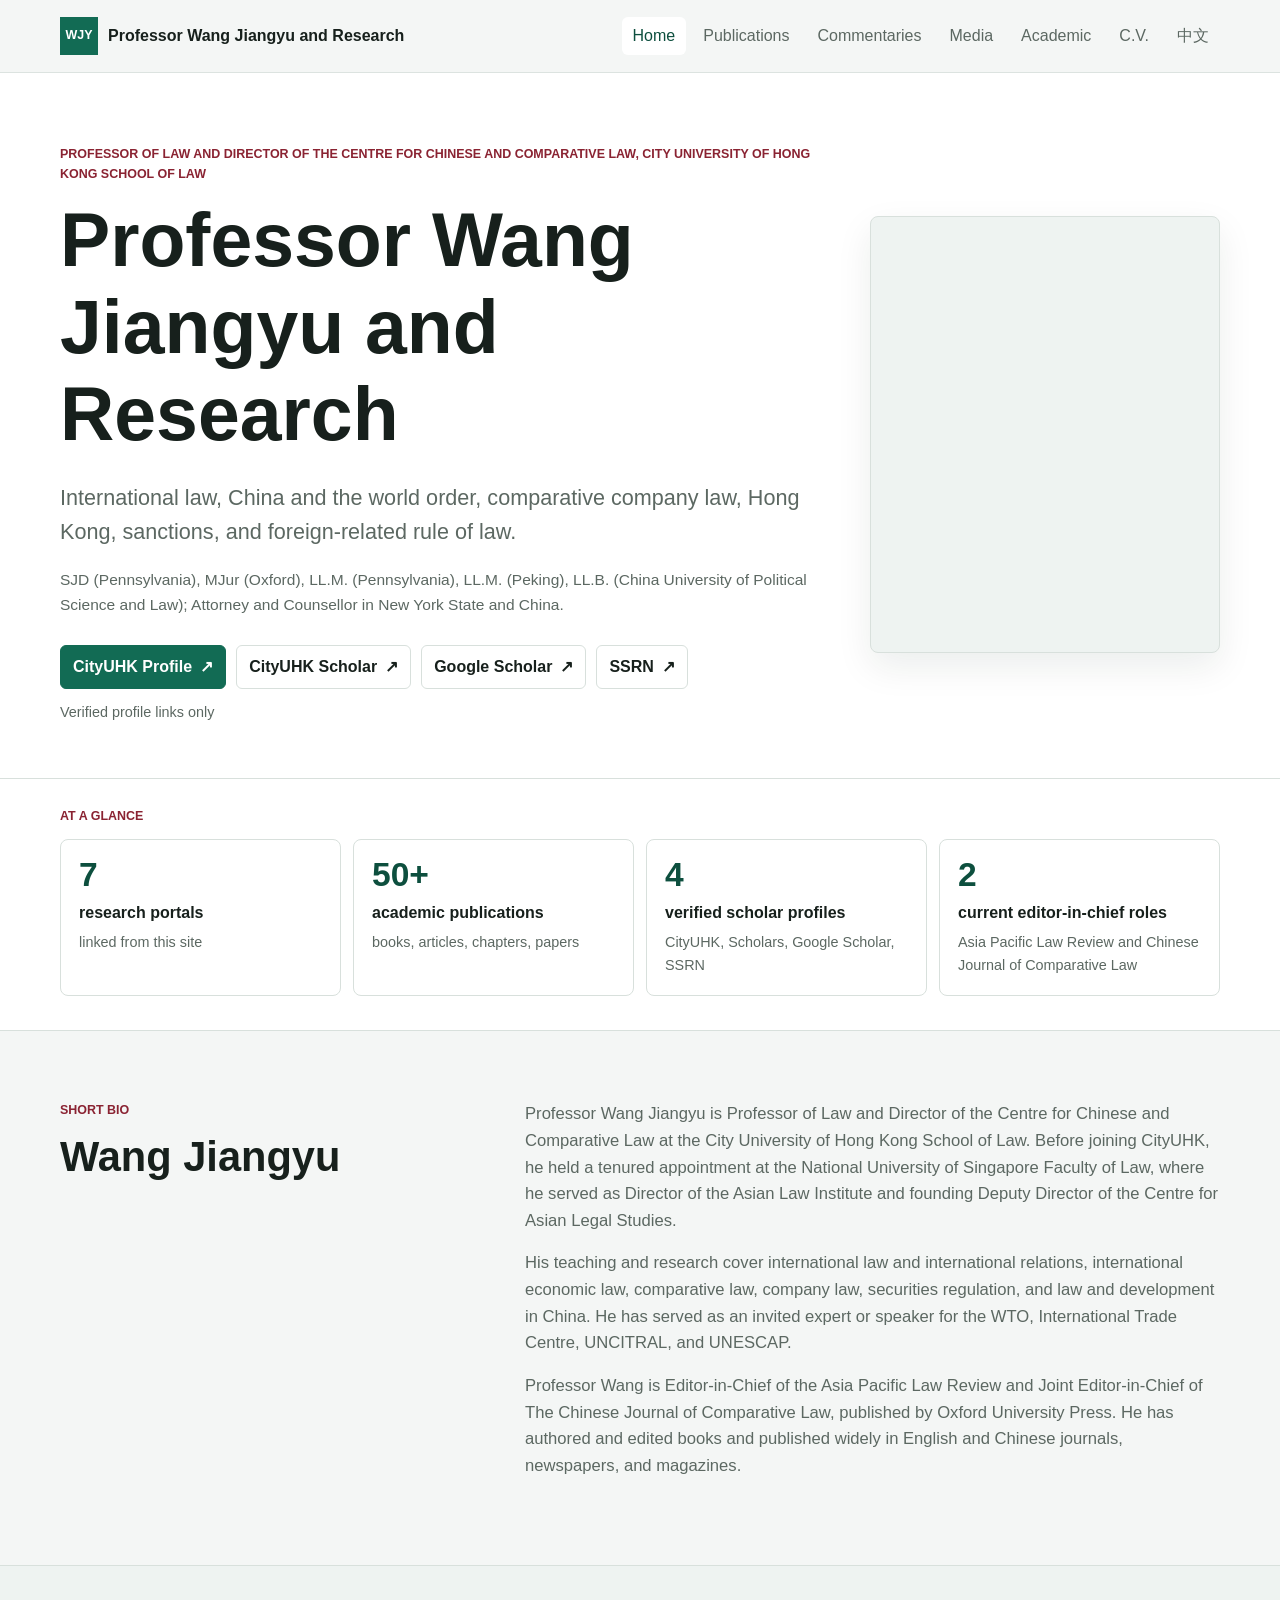
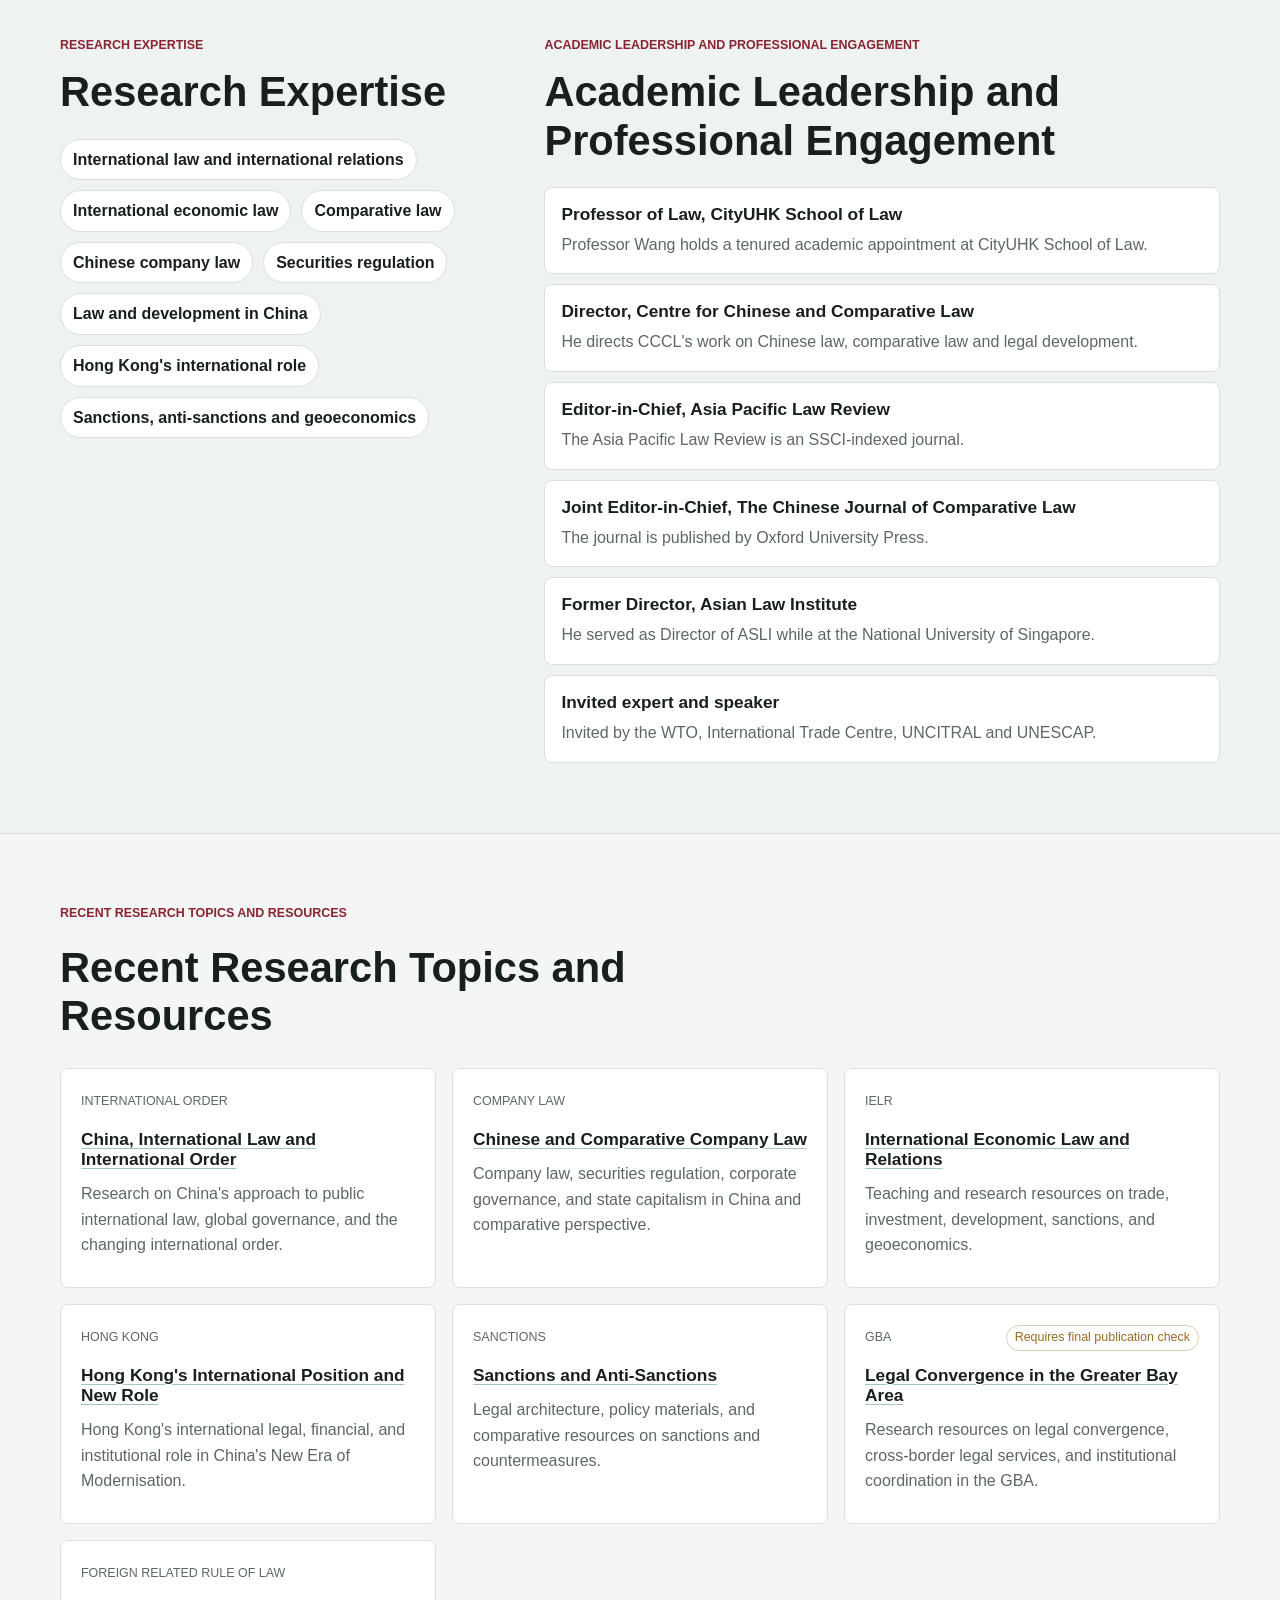
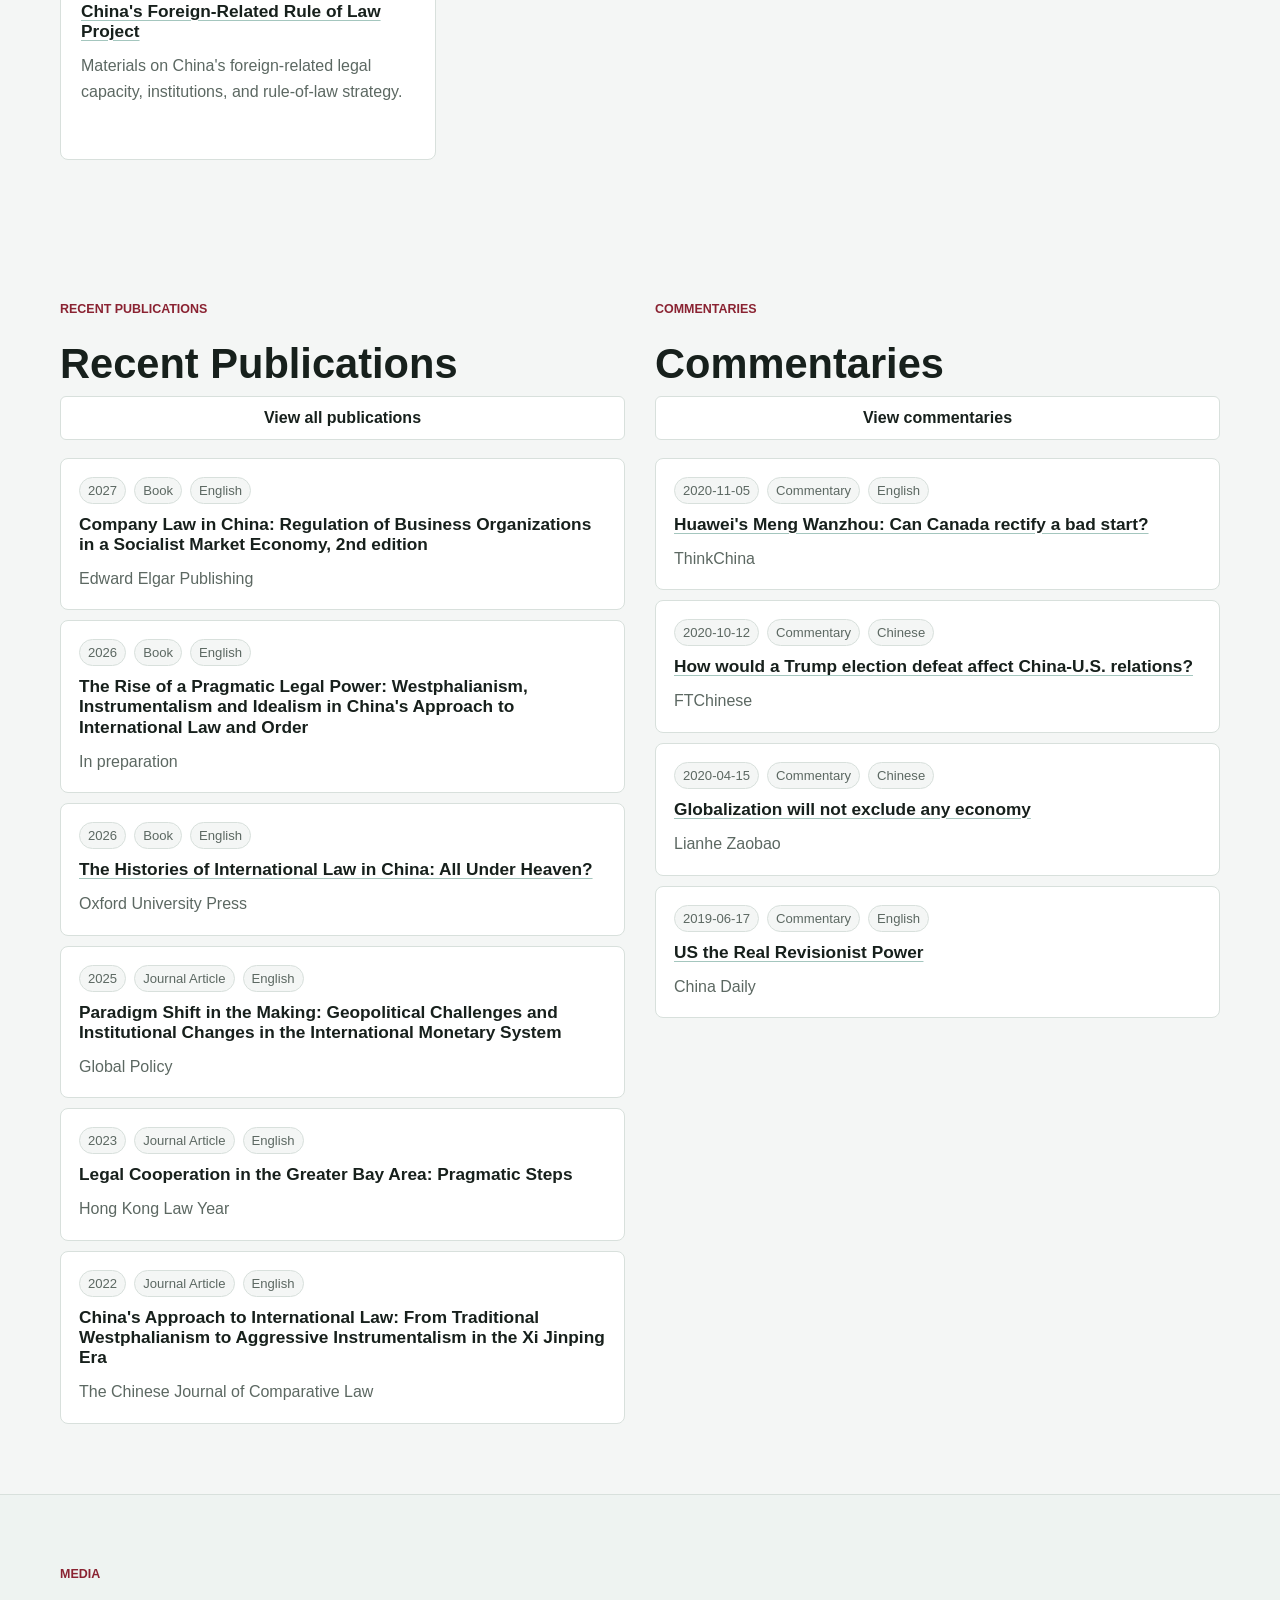
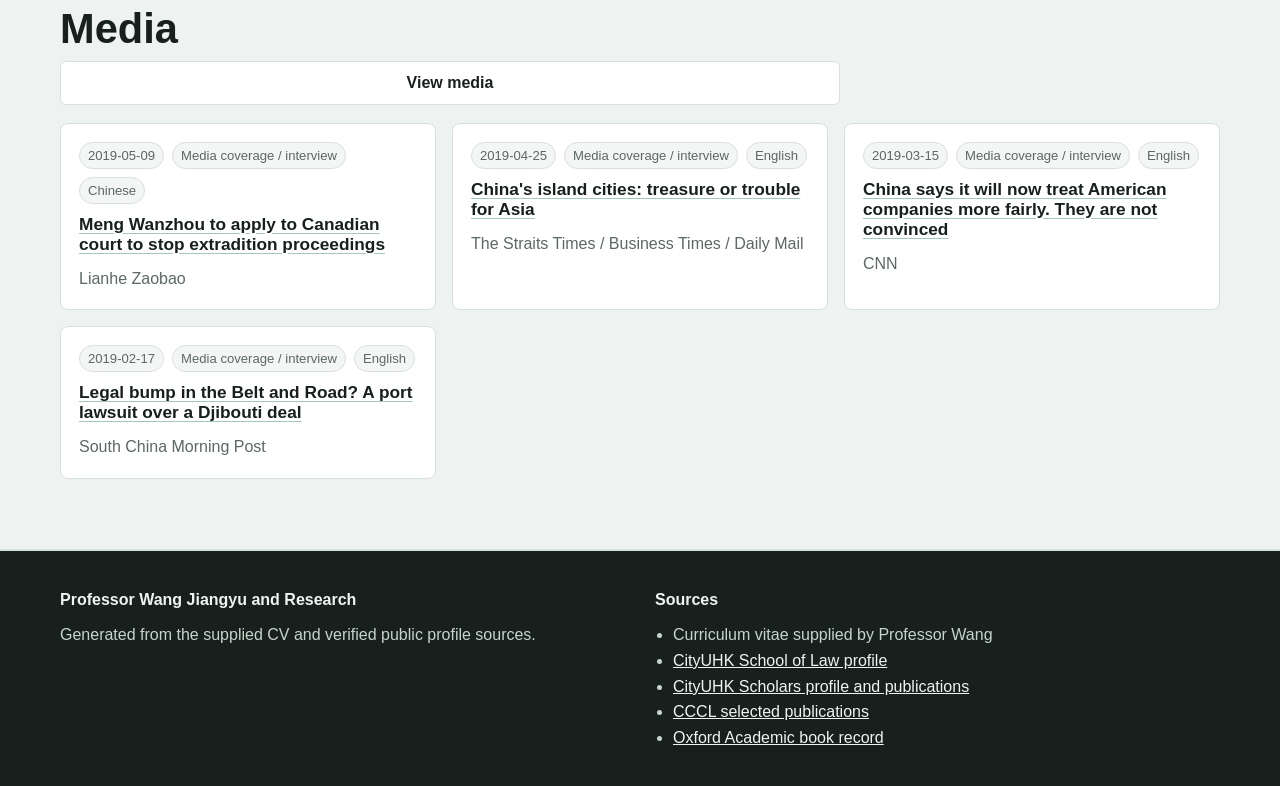
==== commit a13b981f: "Add CV section and pages" ====
--- a/index.html
+++ b/index.html
@@ -16,7 +16,7 @@
         <span class="brand-mark">WJY</span>
         <span>Professor Wang Jiangyu and Research</span>
       </a>
-      <nav aria-label="Primary navigation"><a class="active" href="index.html">Home</a><a class="" href="publications.html">Publications</a><a class="" href="commentaries.html">Commentaries</a><a class="" href="media.html">Media</a><a class="" href="academic.html">Academic</a><a class="" href="zh/index.html">中文</a></nav>
+      <nav aria-label="Primary navigation"><a class="active" href="index.html">Home</a><a class="" href="publications.html">Publications</a><a class="" href="commentaries.html">Commentaries</a><a class="" href="media.html">Media</a><a class="" href="academic.html">Academic</a><a class="" href="cv.html">C.V.</a><a class="" href="zh/index.html">中文</a></nav>
     </div>
   </header>
   <main id="main">
--- a/assets/site.css
+++ b/assets/site.css
@@ -501,6 +501,81 @@
   color: #fff;
 }
 
+.cv-layout {
+  display: grid;
+  grid-template-columns: minmax(190px, 260px) minmax(0, 1fr);
+  align-items: start;
+  gap: 28px;
+}
+
+.cv-section-nav {
+  position: sticky;
+  top: 96px;
+  display: grid;
+  justify-content: stretch;
+  gap: 8px;
+}
+
+.cv-section-nav a {
+  display: block;
+  min-height: 0;
+  padding: 8px 10px;
+  border: 1px solid var(--line);
+  border-radius: 6px;
+  background: var(--surface);
+  color: var(--ink);
+  font-size: 0.92rem;
+  font-weight: 680;
+  text-decoration: none;
+}
+
+.cv-sections {
+  display: grid;
+  gap: 40px;
+}
+
+.cv-section {
+  scroll-margin-top: 96px;
+}
+
+.cv-item-list {
+  display: grid;
+  gap: 12px;
+}
+
+.cv-item {
+  padding: 18px;
+  border: 1px solid var(--line);
+  border-radius: 8px;
+  background: var(--surface);
+}
+
+.cv-meta {
+  display: flex;
+  flex-wrap: wrap;
+  gap: 8px;
+  margin-bottom: 10px;
+  color: var(--muted);
+  font-size: 0.82rem;
+}
+
+.cv-meta span {
+  border: 1px solid var(--line);
+  border-radius: 999px;
+  padding: 2px 8px;
+  background: var(--bg);
+}
+
+.cv-item ul {
+  margin: 12px 0 0;
+  padding-left: 20px;
+  color: var(--muted);
+}
+
+.cv-item li + li {
+  margin-top: 6px;
+}
+
 [hidden] {
   display: none !important;
 }
@@ -537,8 +612,14 @@
   .two-column,
   .split-sections,
   .detail-grid,
+  .cv-layout,
   .footer-grid {
     grid-template-columns: 1fr;
+  }
+
+  .cv-section-nav {
+    position: static;
+    grid-template-columns: repeat(2, minmax(0, 1fr));
   }
 
   .portrait-panel {
@@ -594,6 +675,17 @@
     padding-bottom: 4px;
   }
 
+  .cv-section-nav {
+    display: flex;
+    overflow-x: auto;
+    padding-bottom: 4px;
+  }
+
+  .cv-section-nav a {
+    flex: 0 0 auto;
+    white-space: nowrap;
+  }
+
   .filter-button {
     flex: 0 0 auto;
     white-space: nowrap;
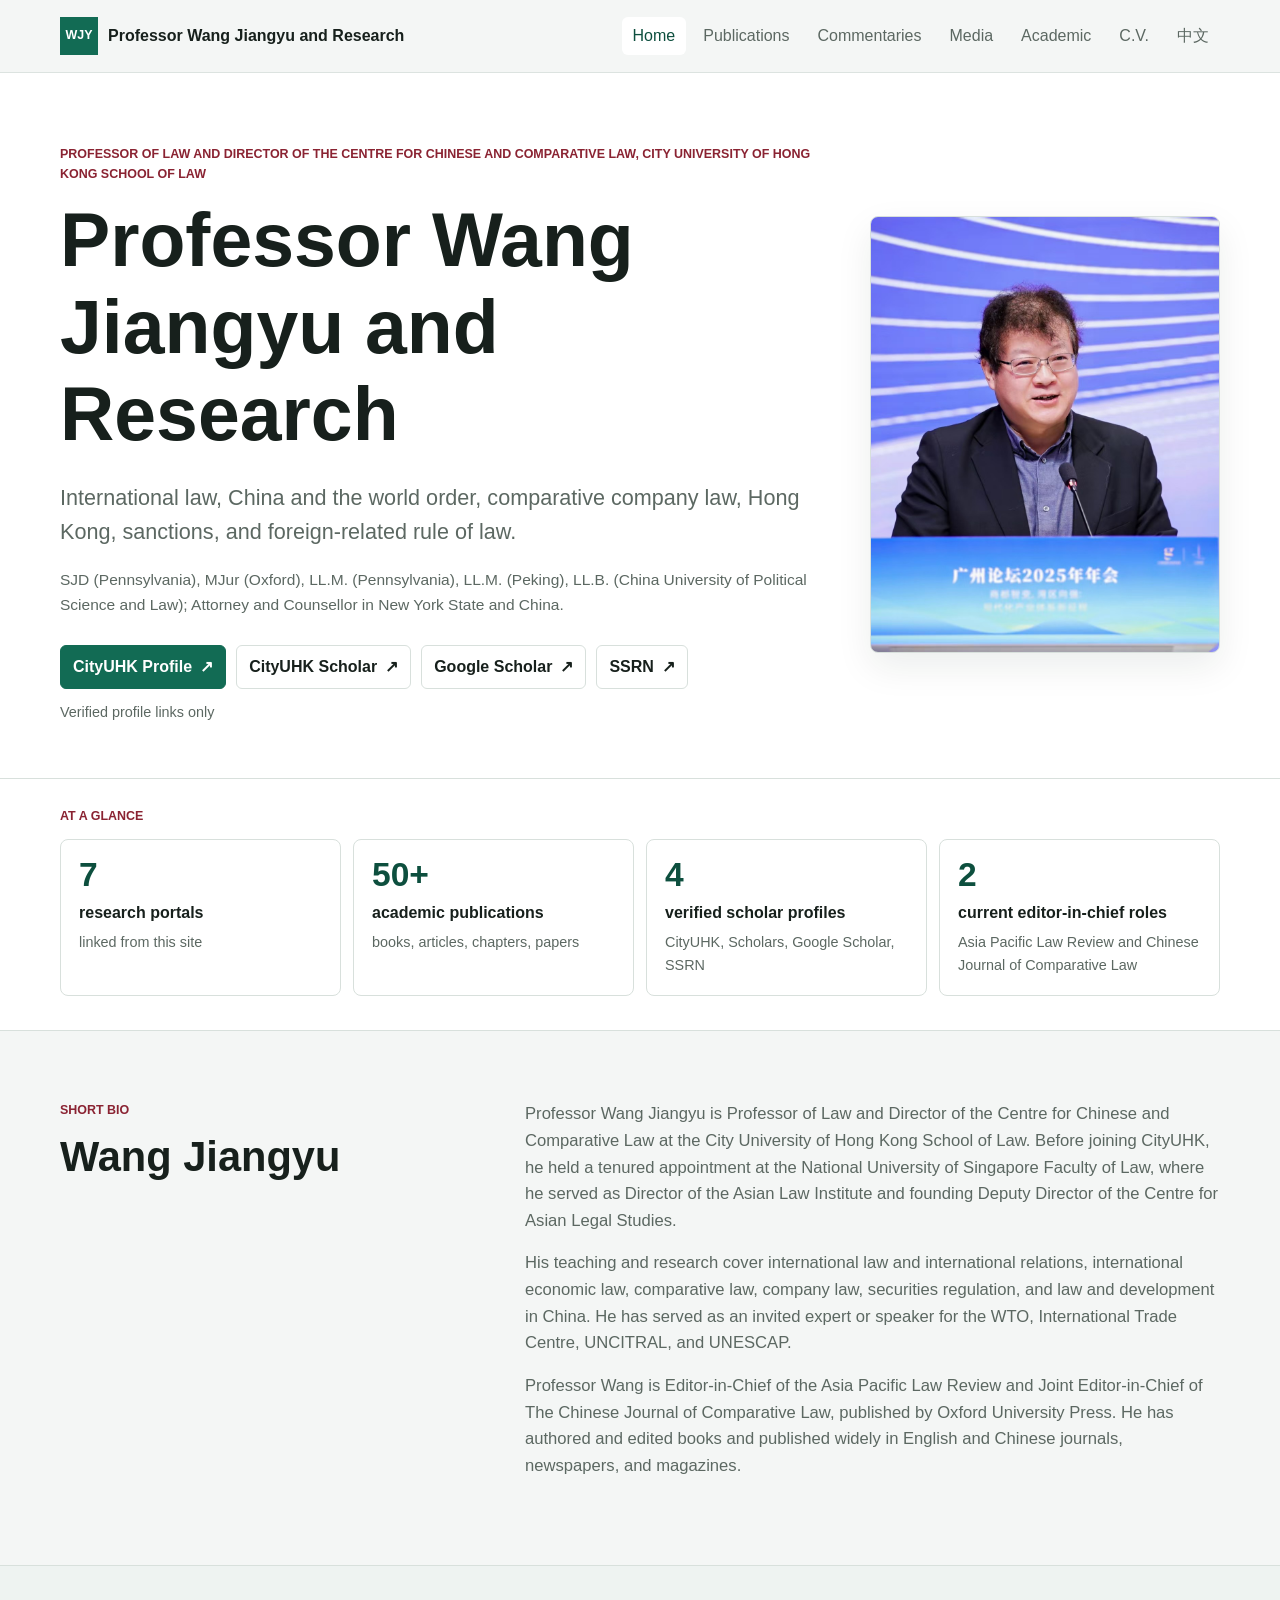
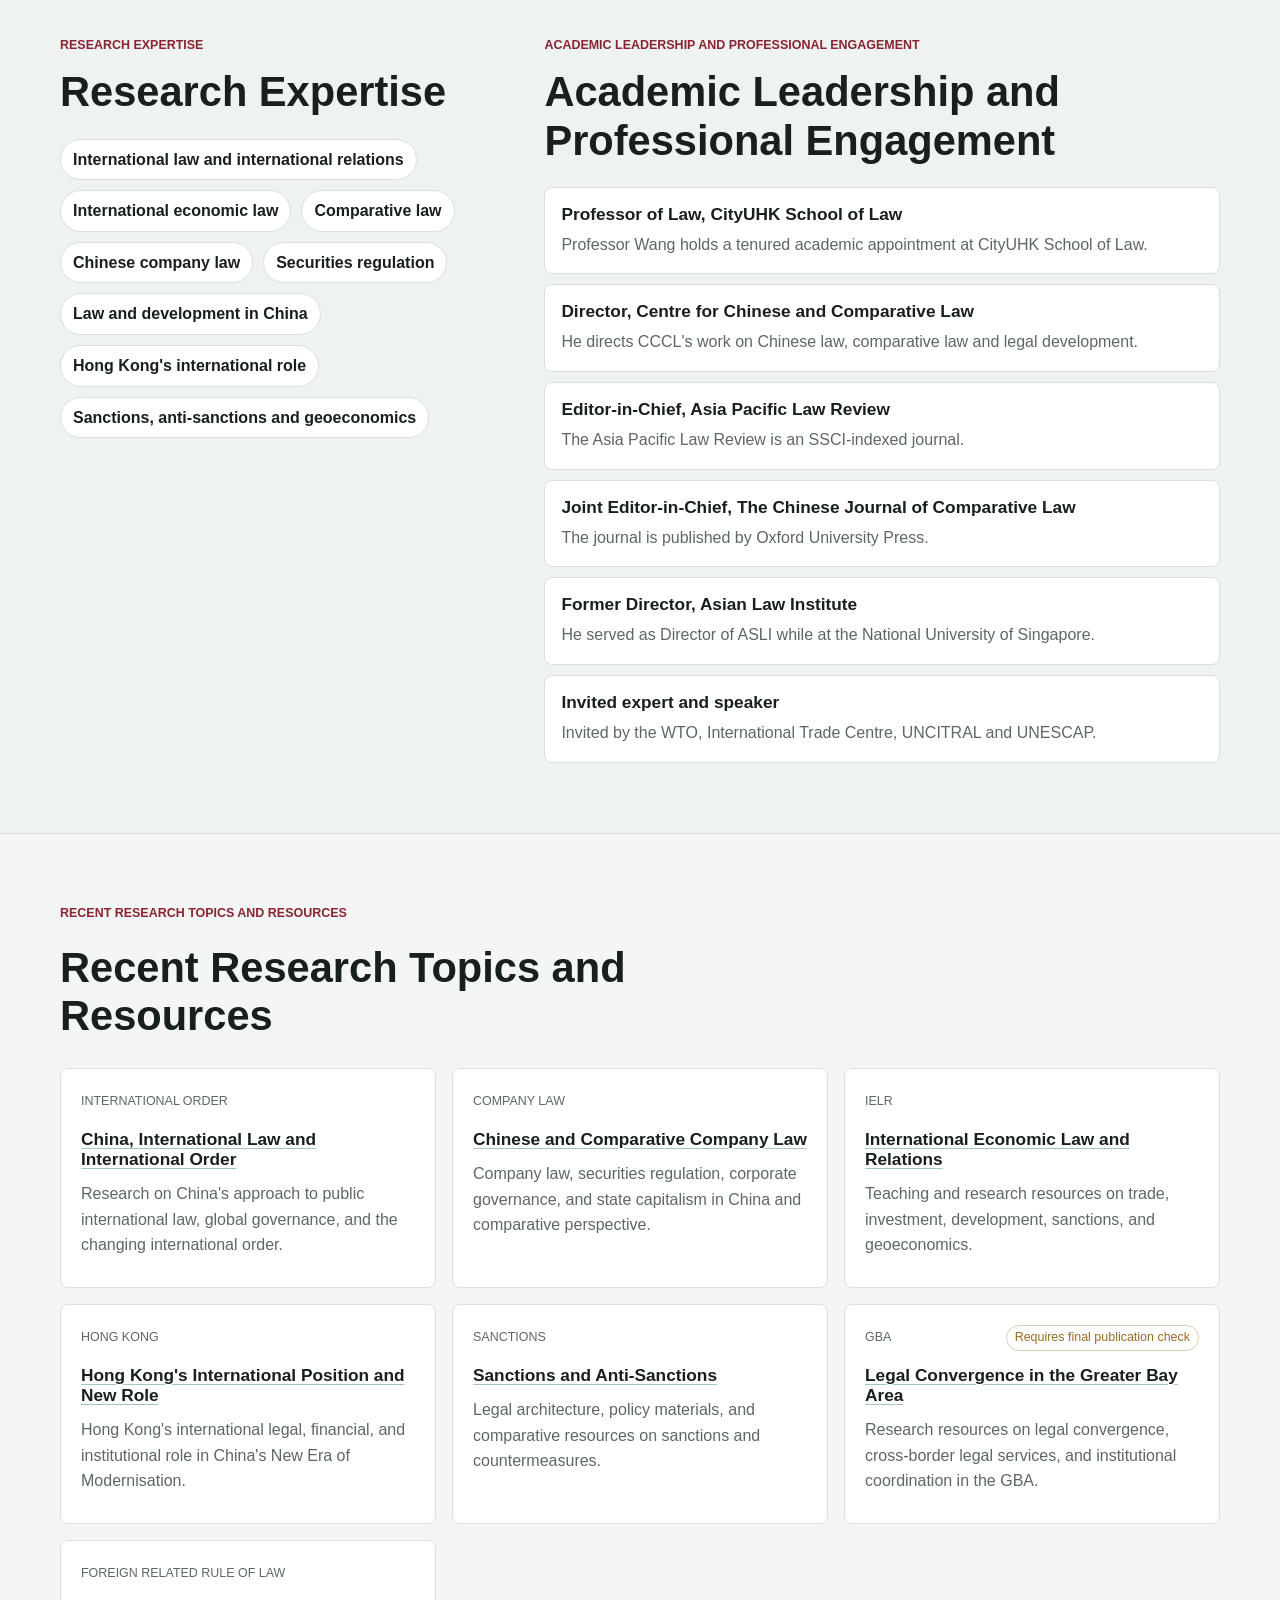
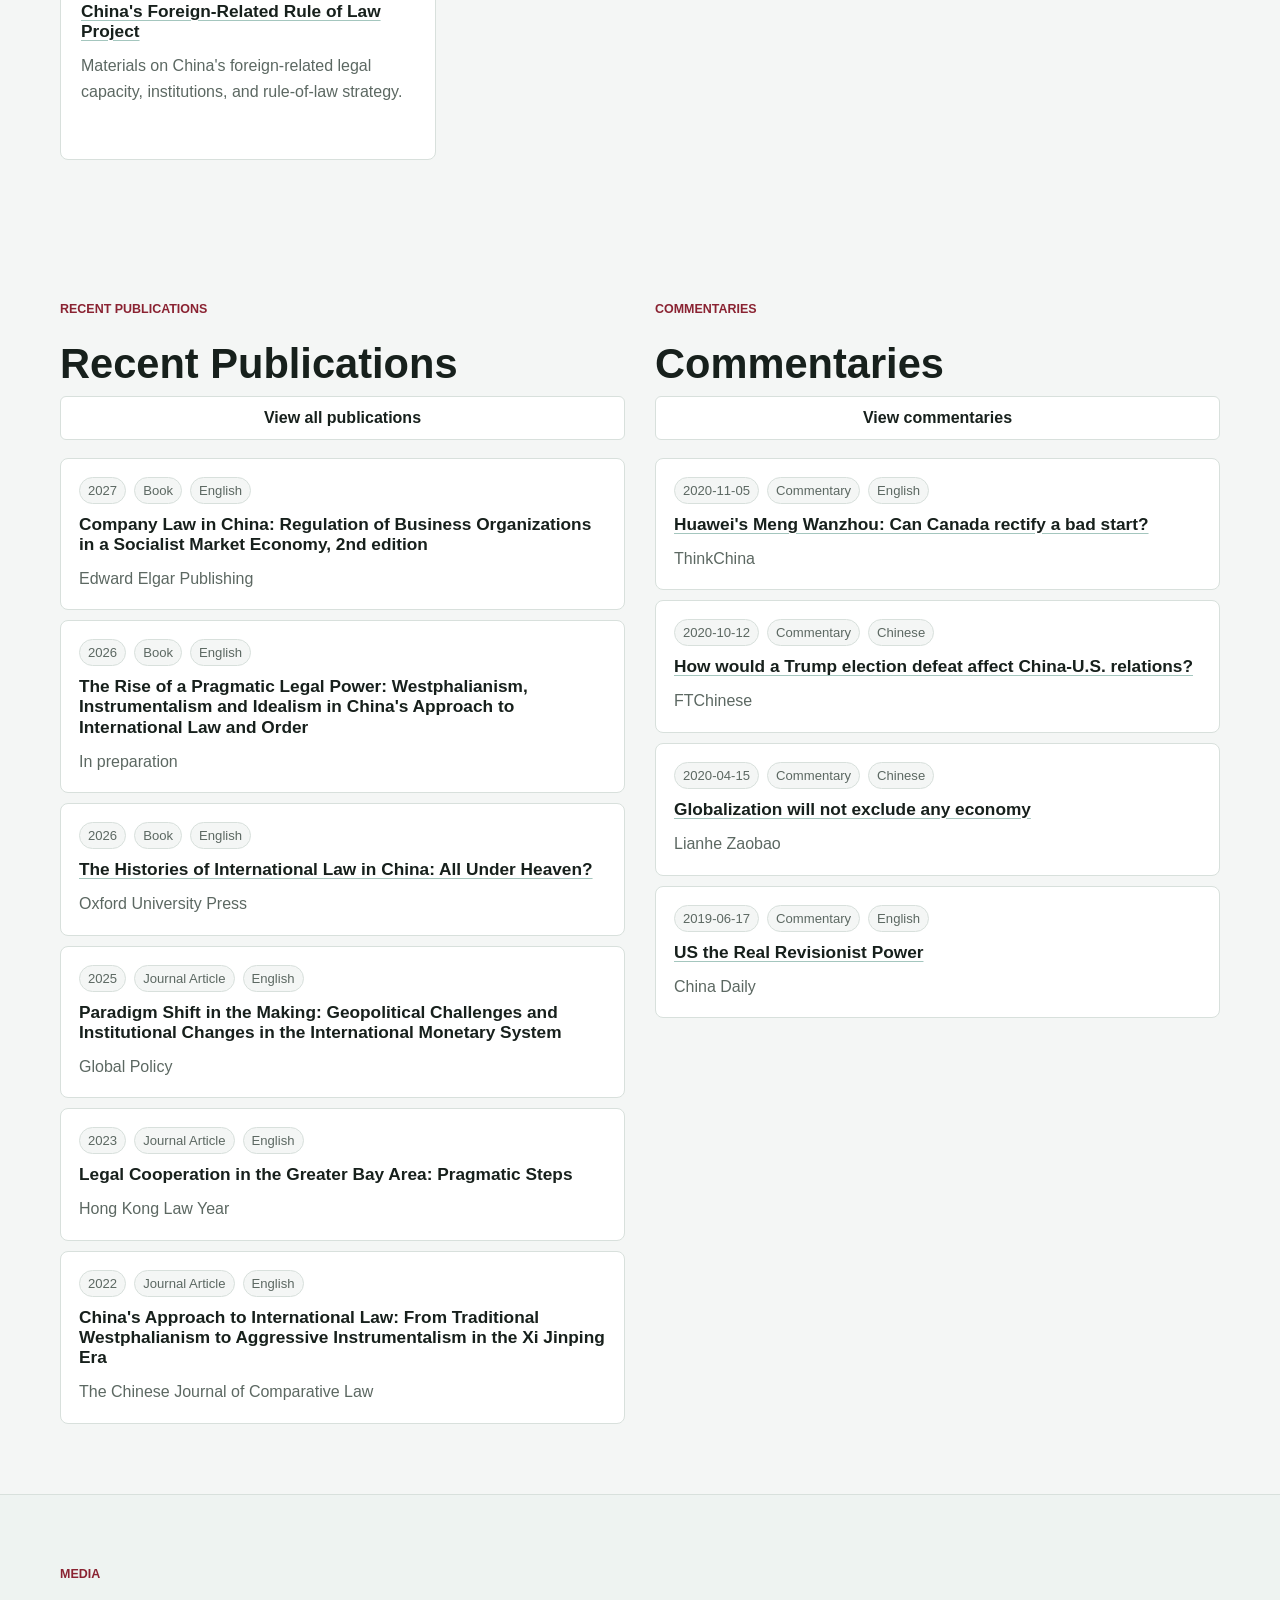
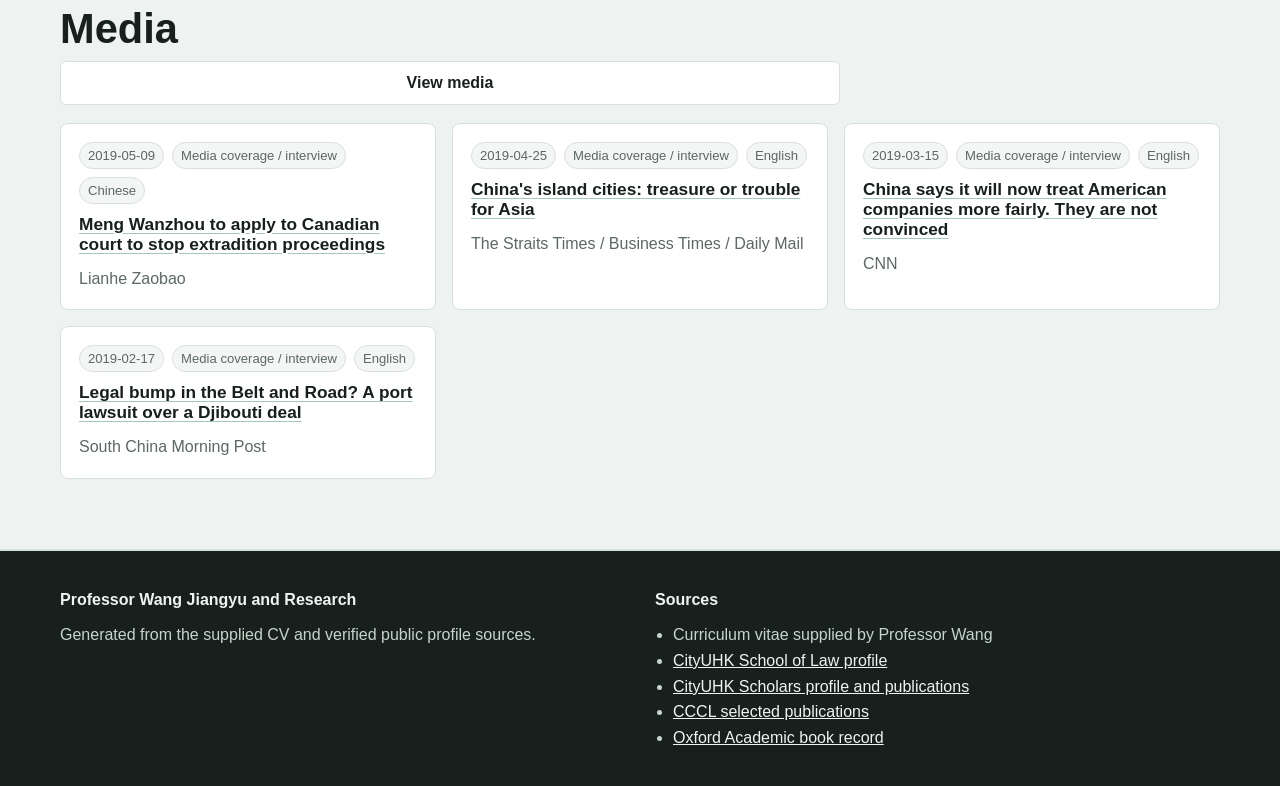
==== commit 7e5020d0: "Replace homepage portrait photo" ====
--- a/index.html
+++ b/index.html
@@ -45,7 +45,7 @@
         <p class="verified-note">Verified profile links only</p>
       </div>
       <aside class="portrait-panel" aria-label="Professor Wang Jiangyu">
-        <img src="https://scholars.cityu.edu.hk/files-asset/42718361/WJY_Passport_photo_small.jpeg?w=640&amp;f=jpg" alt="Professor Wang Jiangyu" onerror="this.style.display='none'; this.nextElementSibling.style.display='grid';">
+        <img src="assets/wang-jiangyu-guangzhou-forum-2025.jpg" alt="Professor Wang Jiangyu" onerror="this.style.display='none'; this.nextElementSibling.style.display='grid';">
         <div class="portrait-fallback" aria-hidden="true">WJY</div>
       </aside>
     </div>
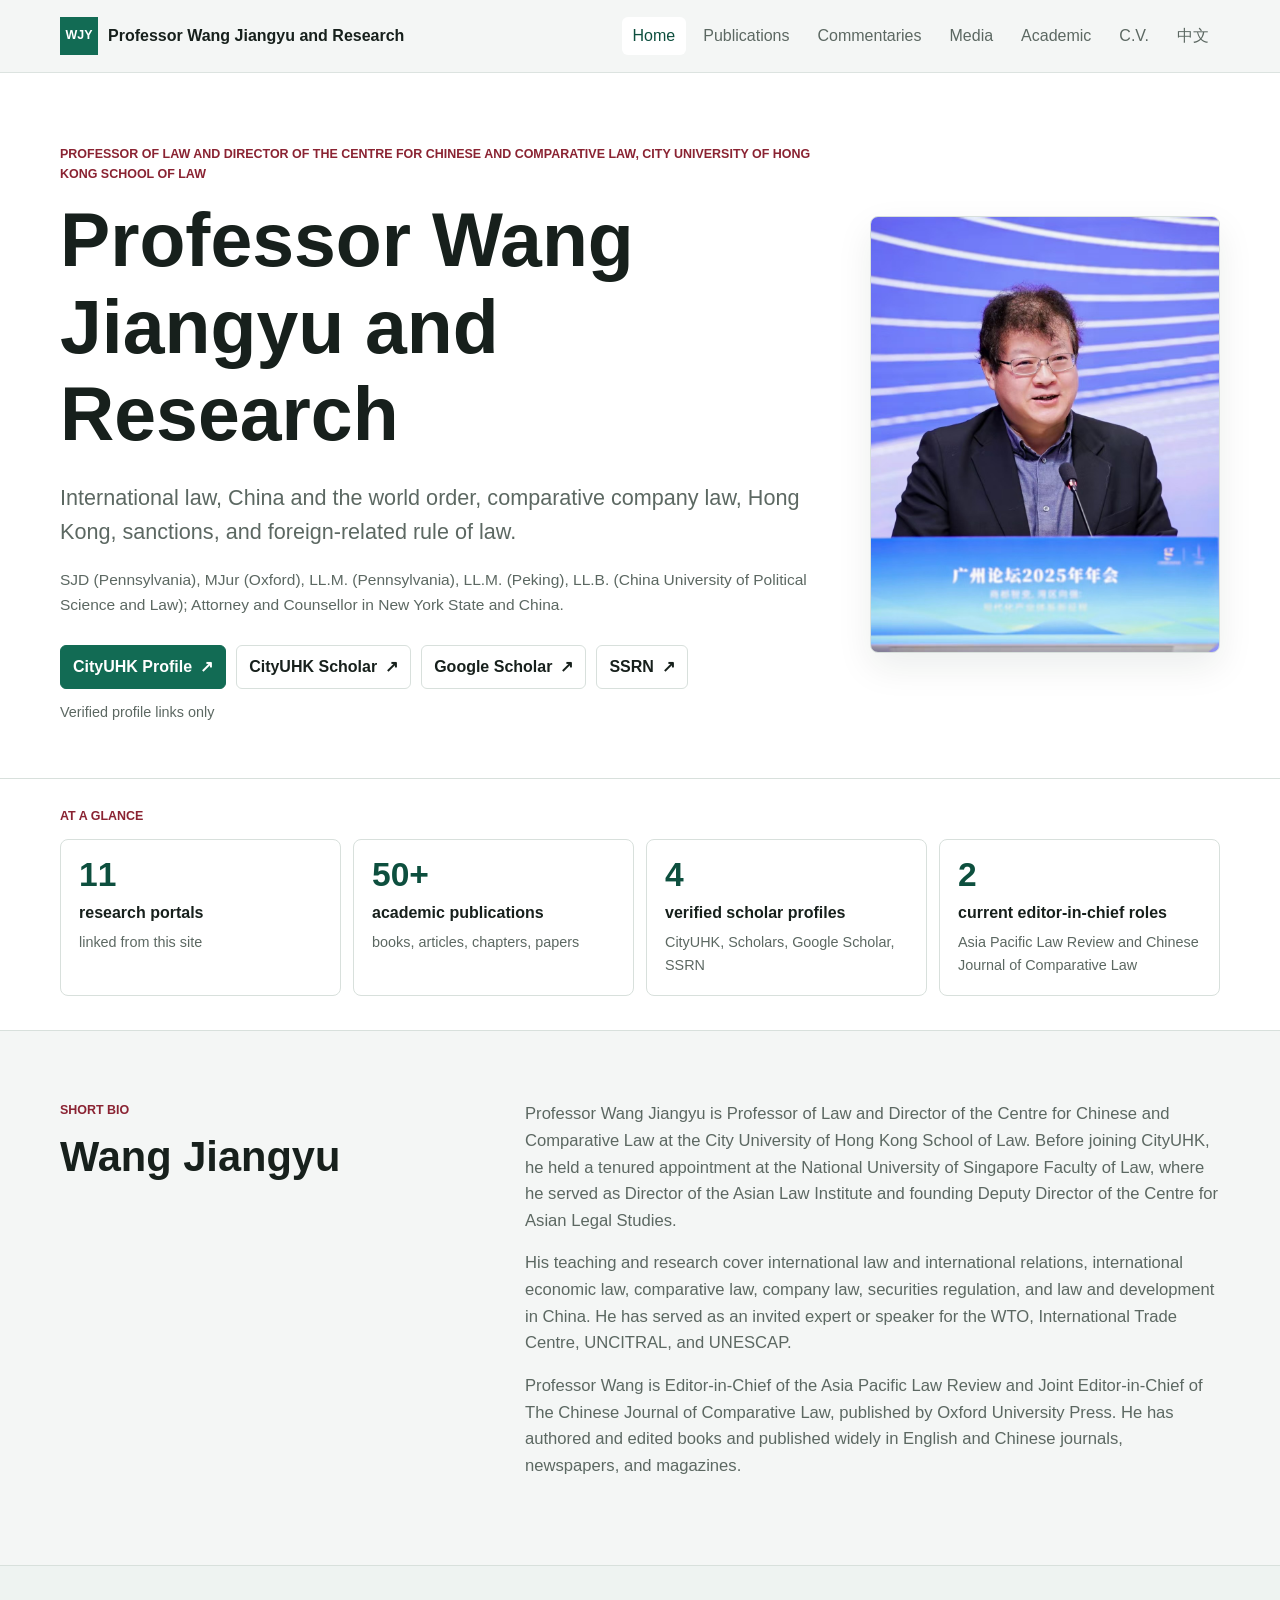
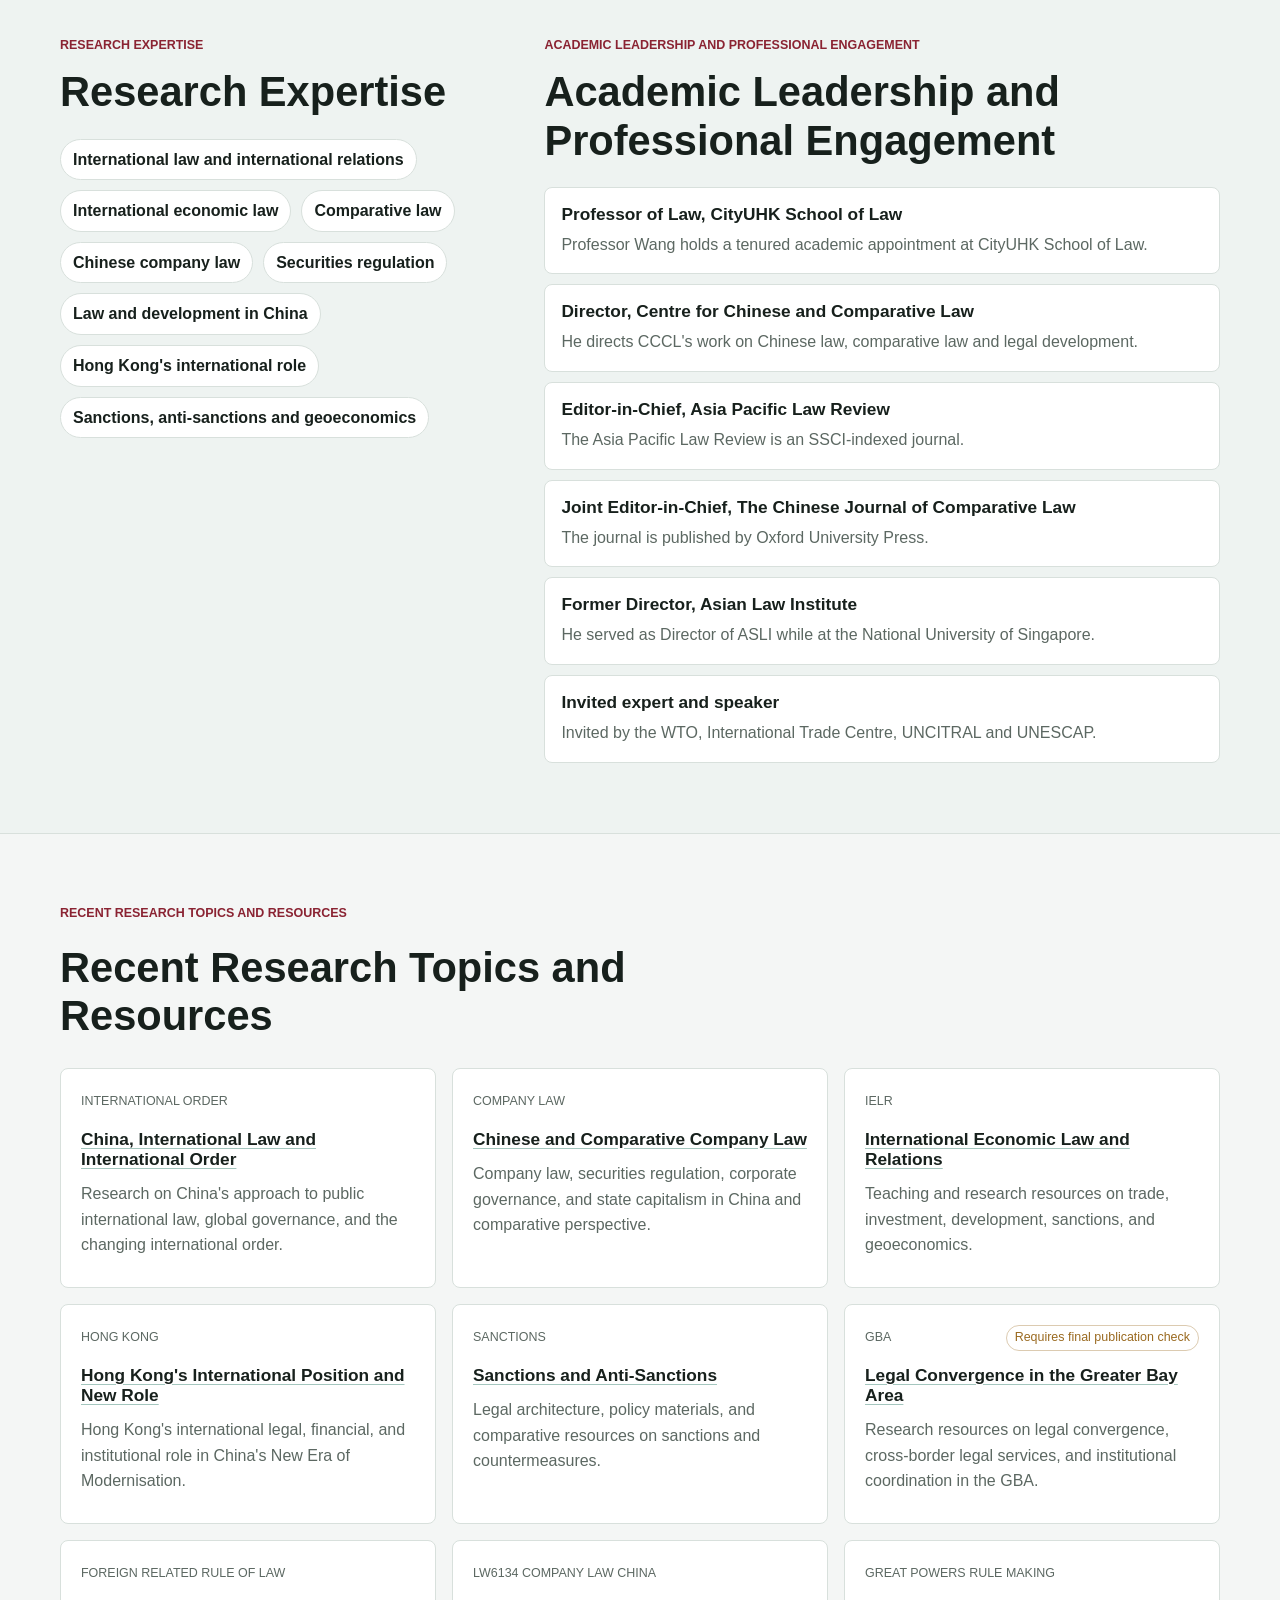
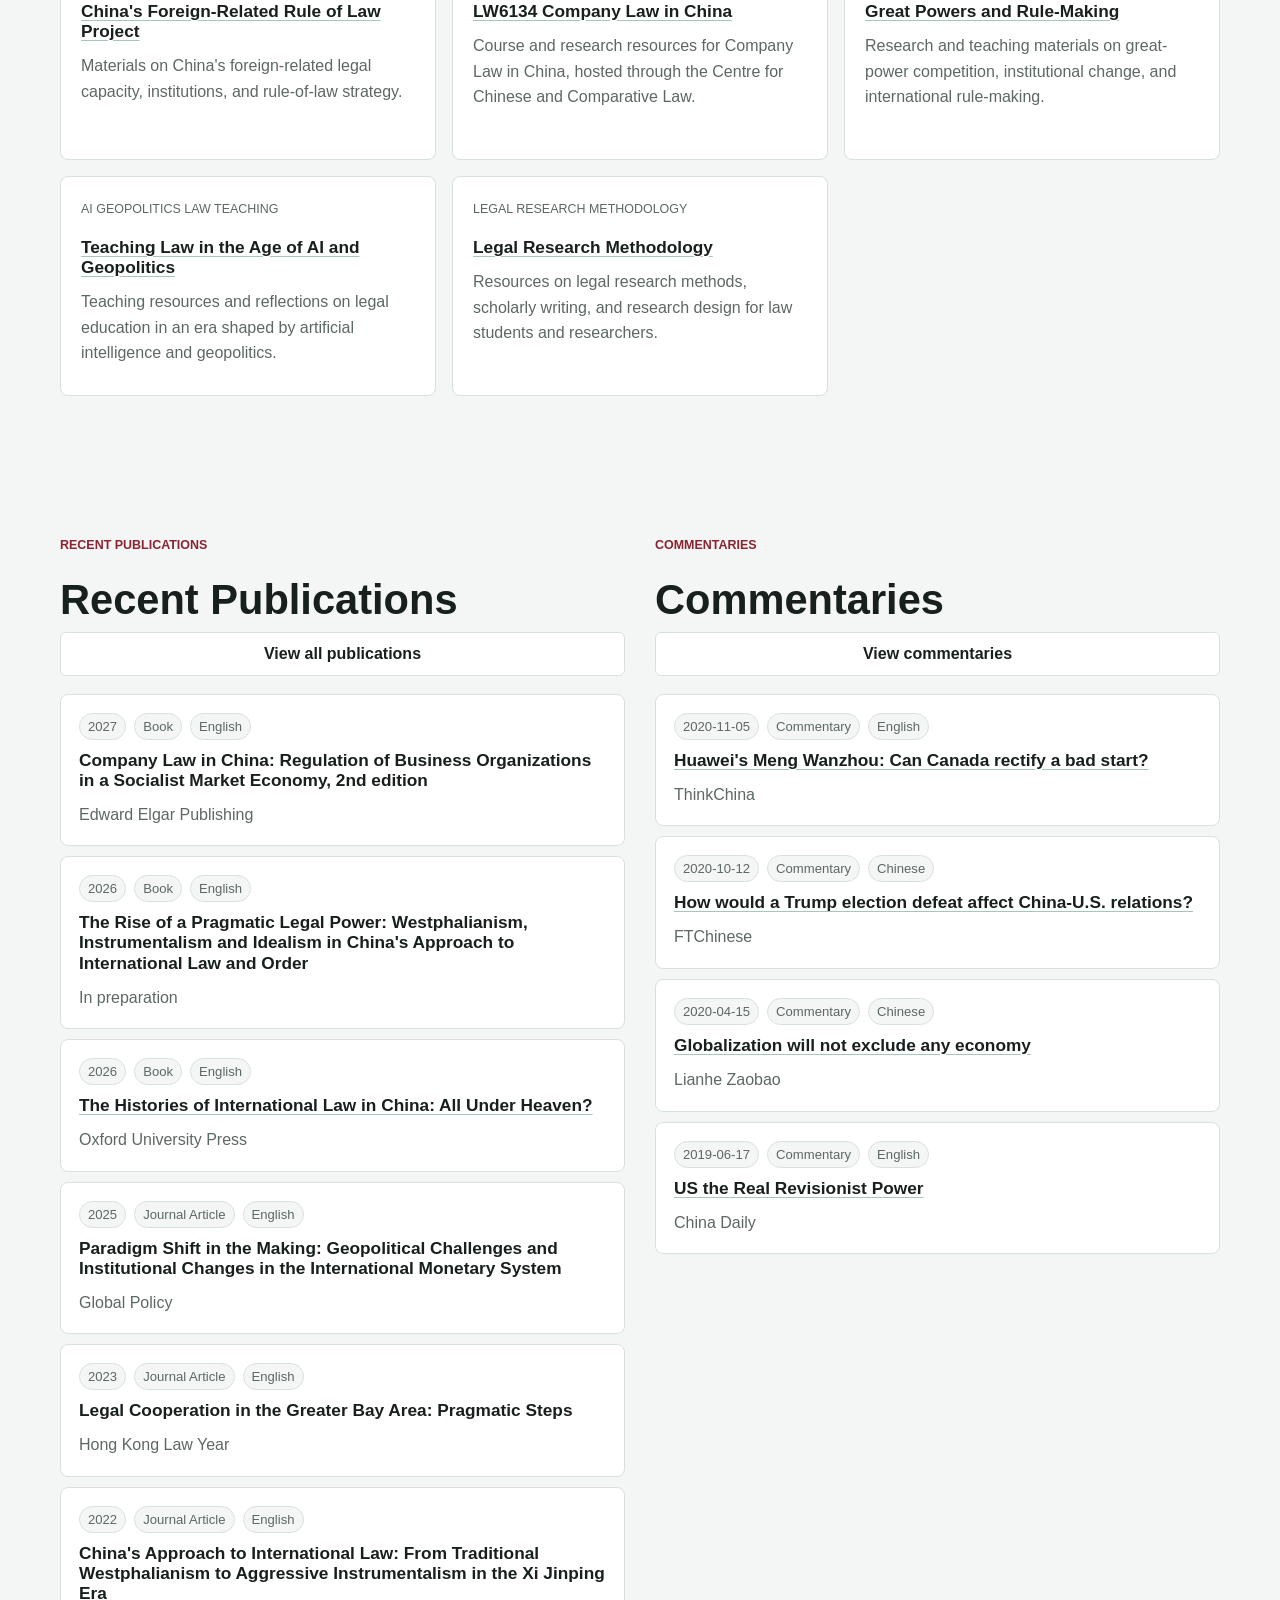
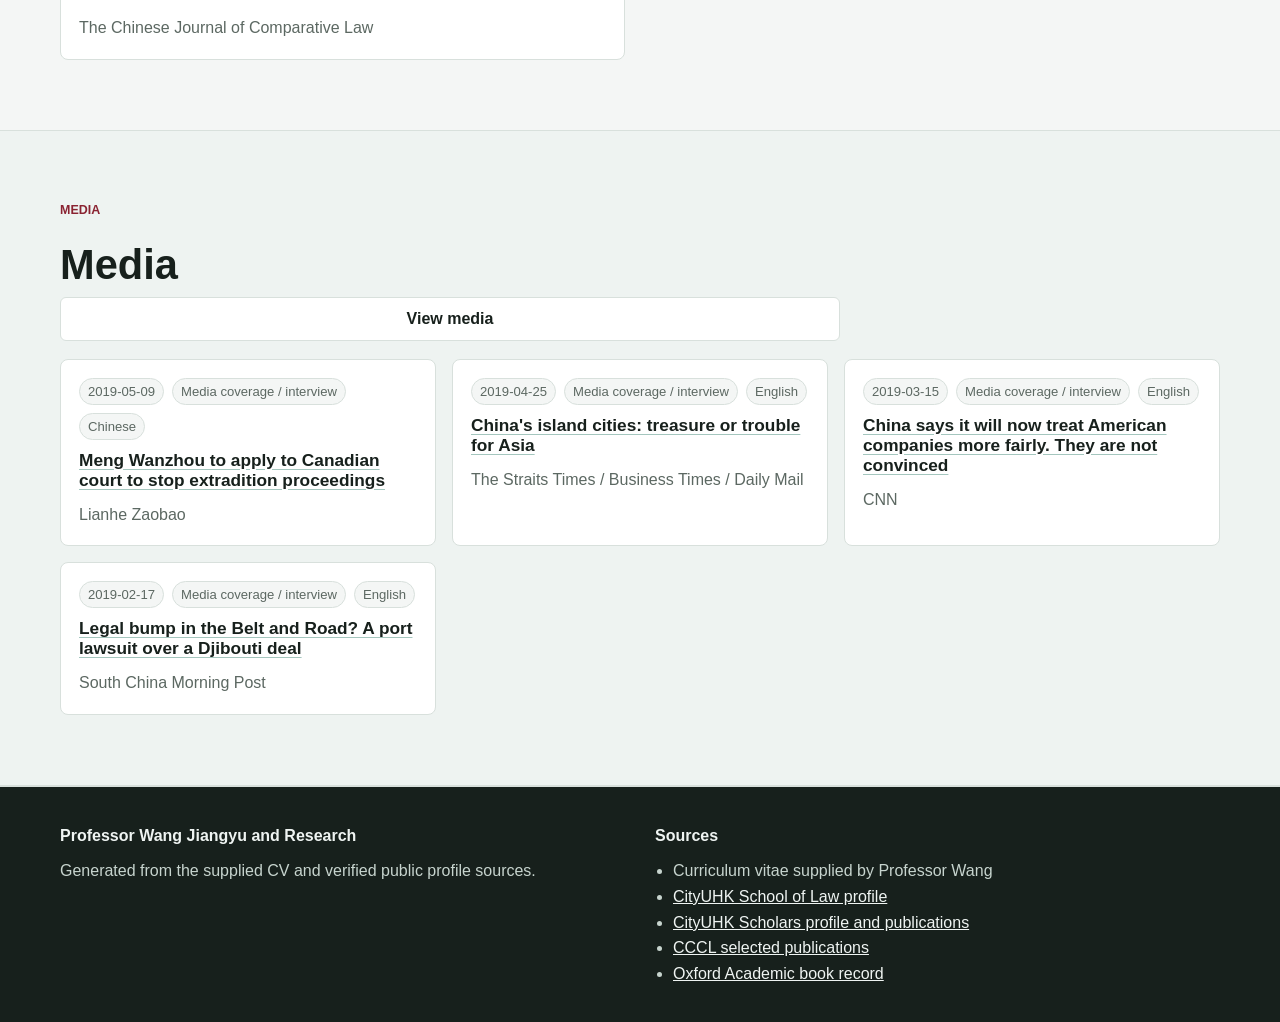
==== commit fce7b00b: "Add recent research topic links" ====
--- a/index.html
+++ b/index.html
@@ -56,7 +56,7 @@
       <p class="section-kicker">At a Glance</p>
       <div class="metrics-grid" aria-label="At a Glance">
     <article class="metric-card">
-          <strong>7</strong>
+          <strong>11</strong>
           <span>research portals</span>
           <p>linked from this site</p>
         </article><article class="metric-card">
@@ -135,35 +135,30 @@
     <article class="research-card">
           <div class="card-topline">
             <span>international order</span>
-            
           </div>
           <h3><a href="https://int.eastlaw.wang">China, International Law and International Order</a></h3>
           <p>Research on China's approach to public international law, global governance, and the changing international order.</p>
         </article><article class="research-card">
           <div class="card-topline">
             <span>company law</span>
-            
           </div>
           <h3><a href="https://gongsifa.eastlaw.wang">Chinese and Comparative Company Law</a></h3>
           <p>Company law, securities regulation, corporate governance, and state capitalism in China and comparative perspective.</p>
         </article><article class="research-card">
           <div class="card-topline">
             <span>ielr</span>
-            
           </div>
           <h3><a href="https://ielr.eastlaw.wang">International Economic Law and Relations</a></h3>
           <p>Teaching and research resources on trade, investment, development, sanctions, and geoeconomics.</p>
         </article><article class="research-card">
           <div class="card-topline">
             <span>hong kong</span>
-            
           </div>
           <h3><a href="https://hk.eastlaw.wang">Hong Kong's International Position and New Role</a></h3>
           <p>Hong Kong's international legal, financial, and institutional role in China's New Era of Modernisation.</p>
         </article><article class="research-card">
           <div class="card-topline">
             <span>sanctions</span>
-            
           </div>
           <h3><a href="https://zhicai.eastlaw.wang">Sanctions and Anti-Sanctions</a></h3>
           <p>Legal architecture, policy materials, and comparative resources on sanctions and countermeasures.</p>
@@ -177,10 +172,33 @@
         </article><article class="research-card">
           <div class="card-topline">
             <span>foreign related rule of law</span>
-            
           </div>
           <h3><a href="https://shewai.eastlaw.wang">China's Foreign-Related Rule of Law Project</a></h3>
           <p>Materials on China's foreign-related legal capacity, institutions, and rule-of-law strategy.</p>
+        </article><article class="research-card">
+          <div class="card-topline">
+            <span>lw6134 company law china</span>
+          </div>
+          <h3><a href="https://cccl.eastlaw.wang">LW6134 Company Law in China</a></h3>
+          <p>Course and research resources for Company Law in China, hosted through the Centre for Chinese and Comparative Law.</p>
+        </article><article class="research-card">
+          <div class="card-topline">
+            <span>great powers rule making</span>
+          </div>
+          <h3><a href="https://rule.eastlaw.wang/">Great Powers and Rule-Making</a></h3>
+          <p>Research and teaching materials on great-power competition, institutional change, and international rule-making.</p>
+        </article><article class="research-card">
+          <div class="card-topline">
+            <span>ai geopolitics law teaching</span>
+          </div>
+          <h3><a href="http://teaching.eastlaw.wang/">Teaching Law in the Age of AI and Geopolitics</a></h3>
+          <p>Teaching resources and reflections on legal education in an era shaped by artificial intelligence and geopolitics.</p>
+        </article><article class="research-card">
+          <div class="card-topline">
+            <span>legal research methodology</span>
+          </div>
+          <h3><a href="https://fangfa.eastlaw.wang">Legal Research Methodology</a></h3>
+          <p>Resources on legal research methods, scholarly writing, and research design for law students and researchers.</p>
         </article>
   </div>
     </div>
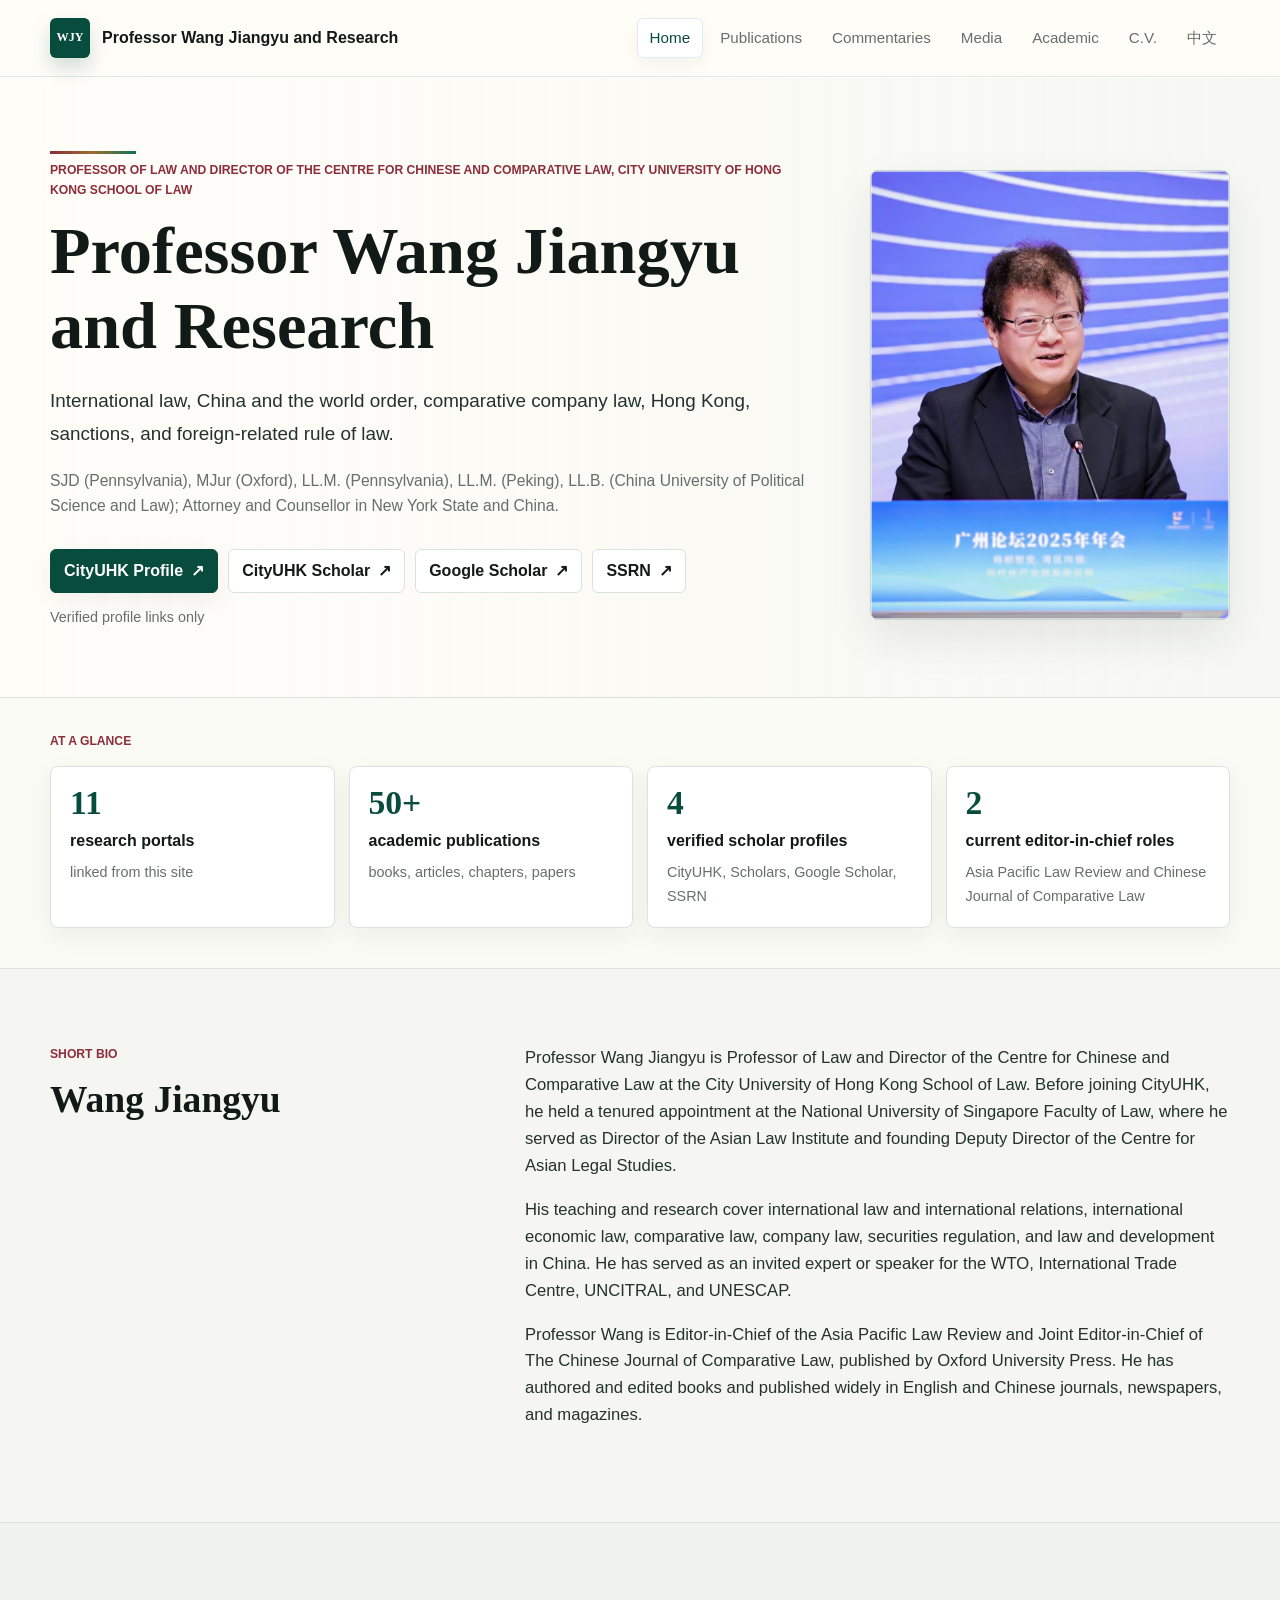
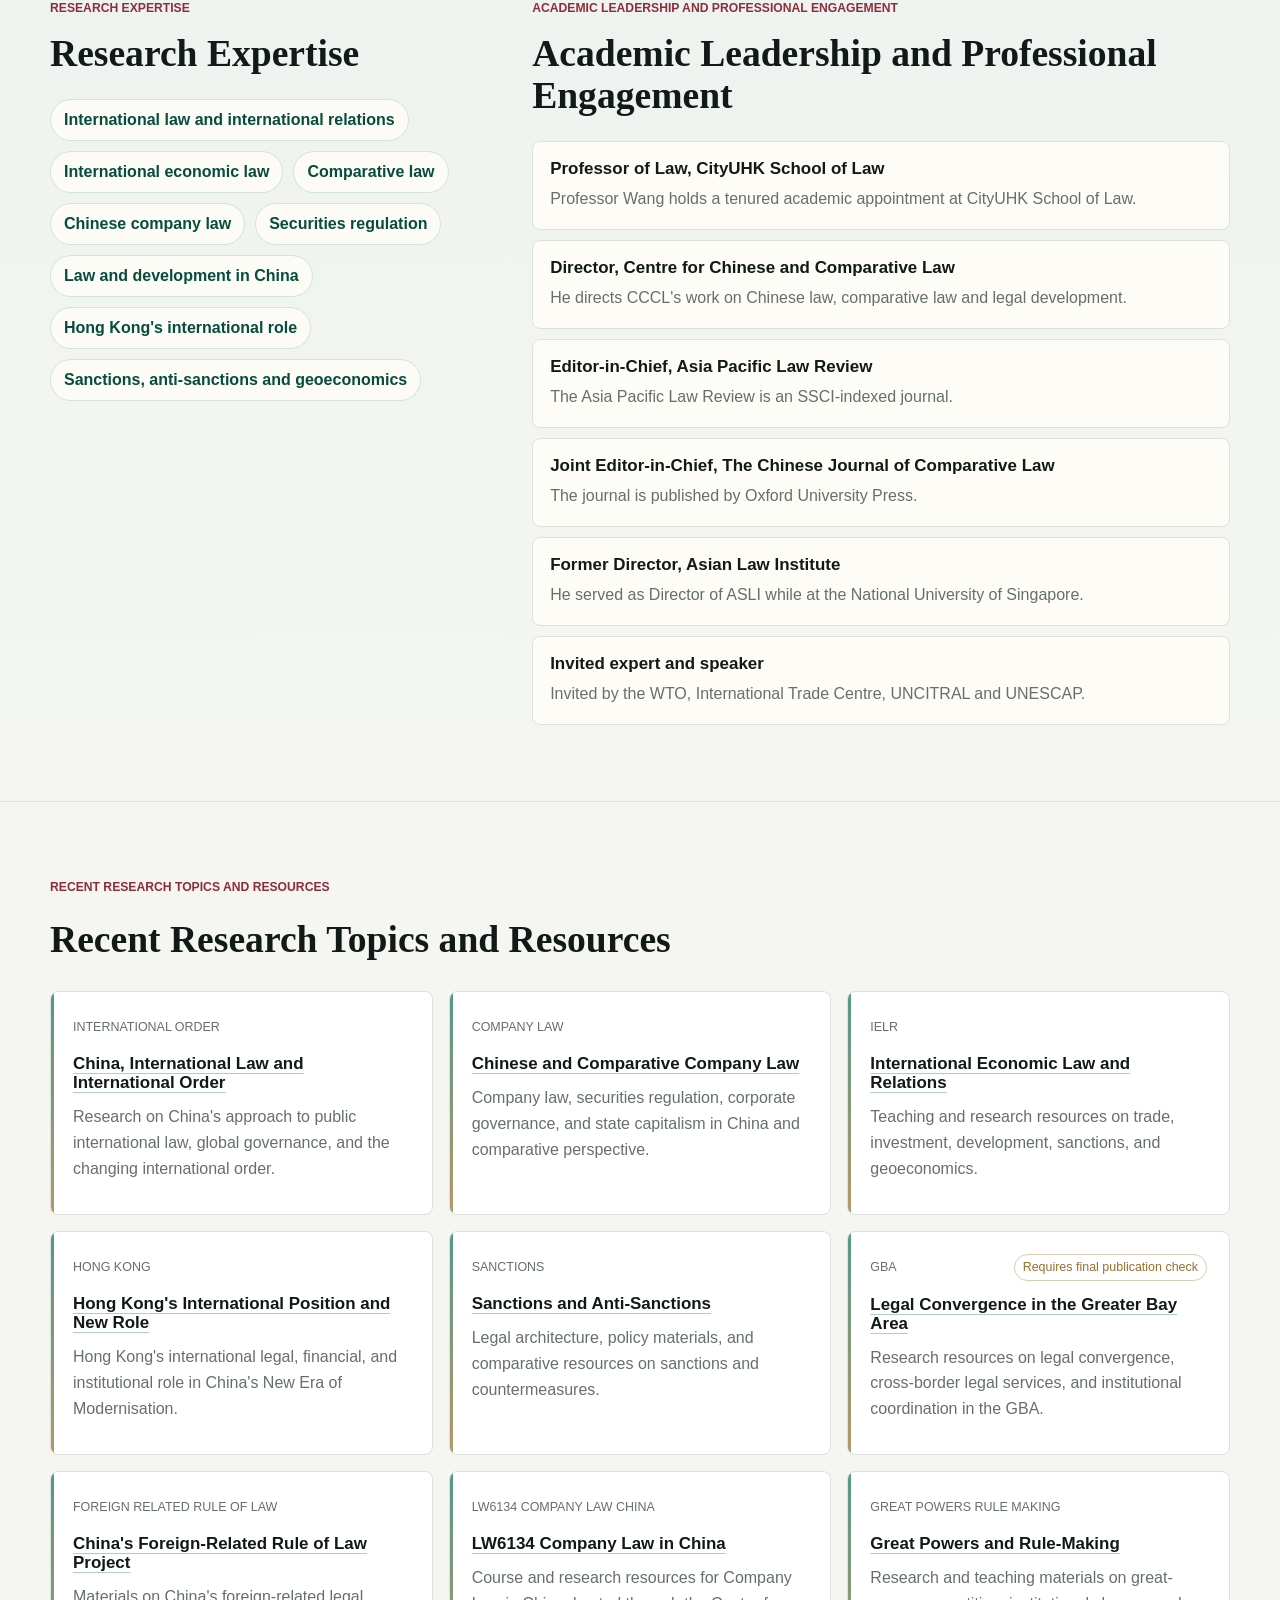
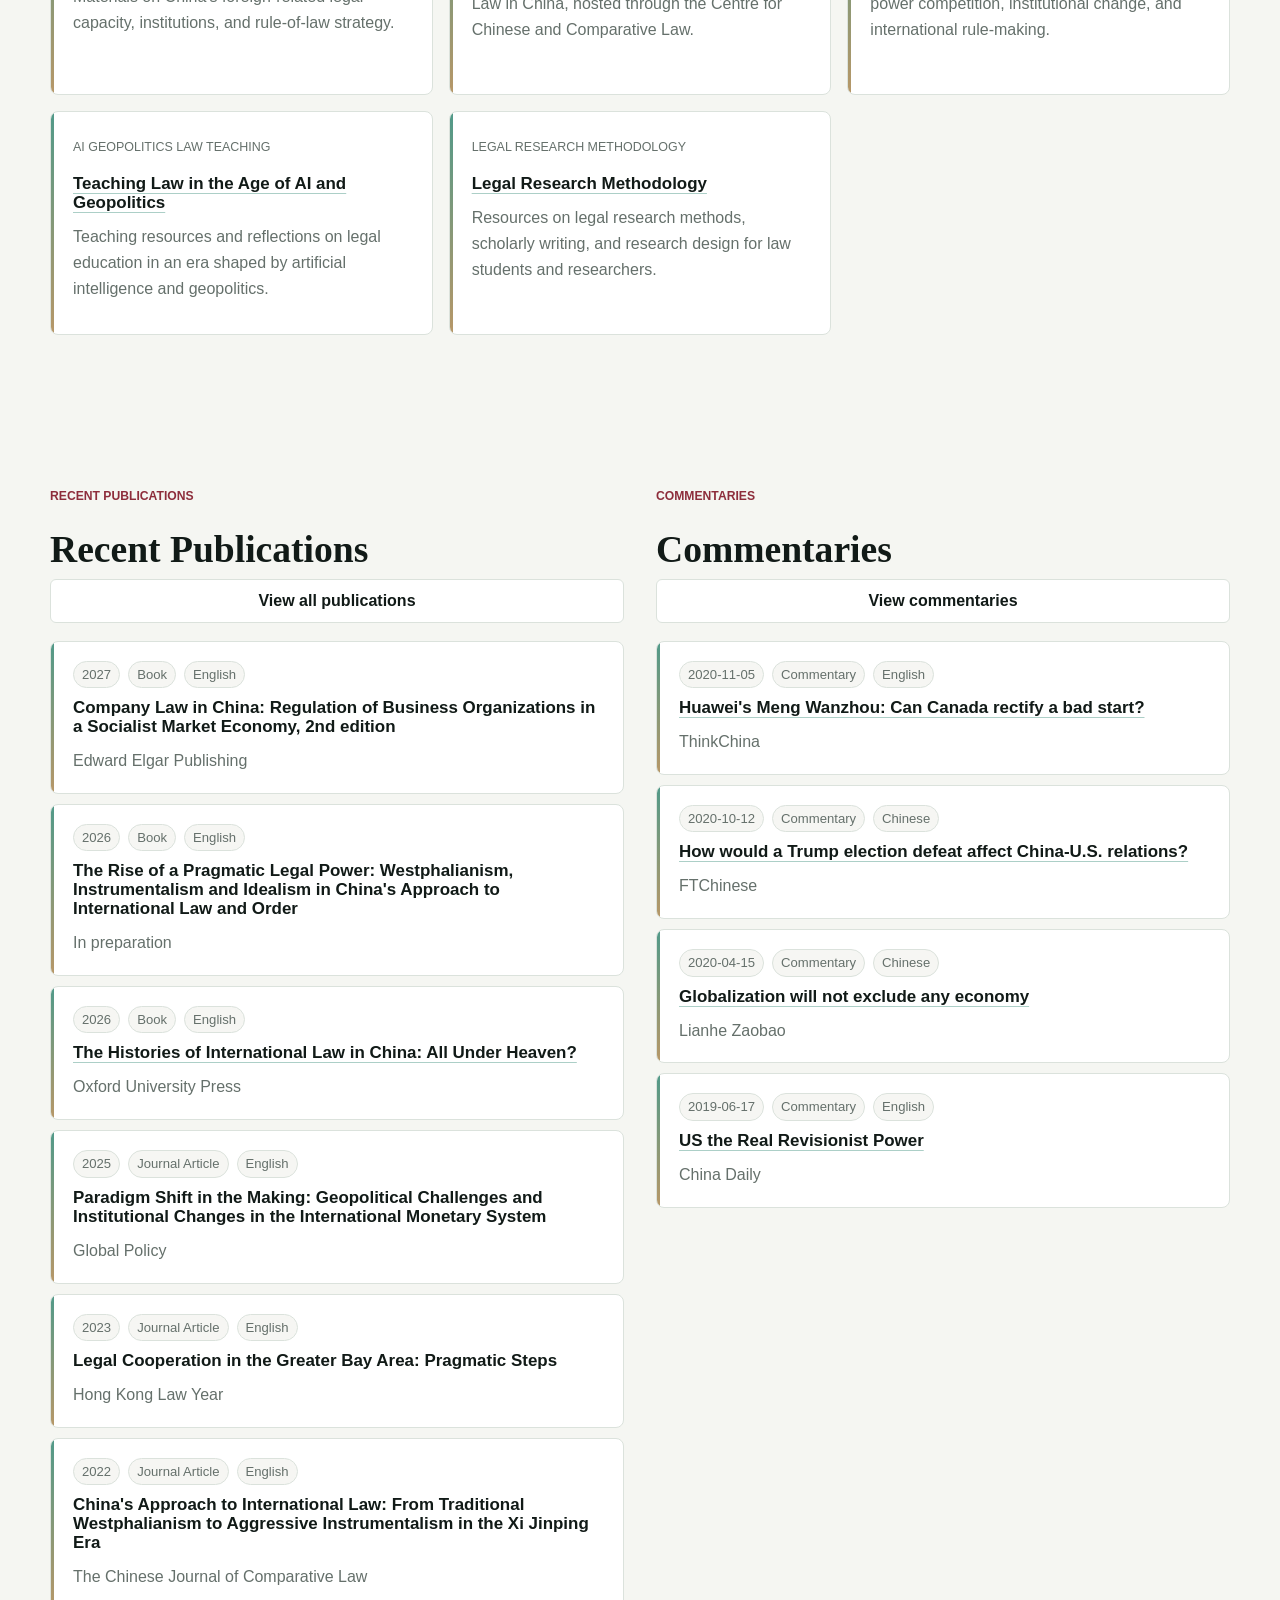
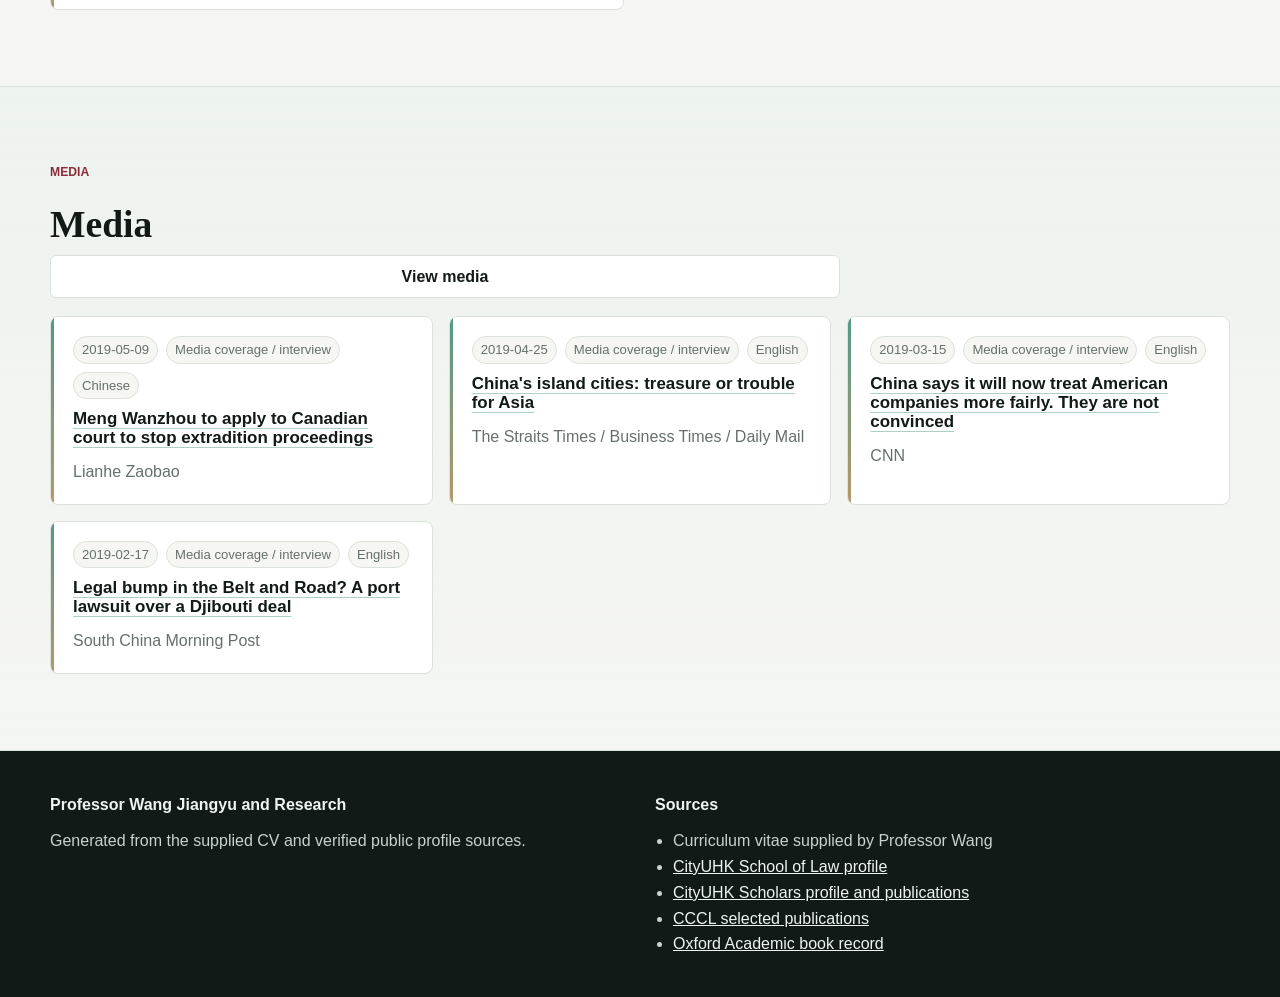
==== commit 46febf2a: "Modernize site design" ====
--- a/index.html
+++ b/index.html
@@ -5,6 +5,7 @@
   <meta name="viewport" content="width=device-width, initial-scale=1">
   <title>Professor Wang Jiangyu and Research | Professor Wang Jiangyu and Research</title>
   <meta name="description" content="International law, China and the world order, comparative company law, Hong Kong, sanctions, and foreign-related rule of law.">
+  <meta name="theme-color" content="#f7f5ef">
   <link rel="stylesheet" href="assets/site.css">
   <script defer src="assets/site.js"></script>
 </head>
@@ -21,13 +22,14 @@
   </header>
   <main id="main">
   <section class="hero">
-    <div class="wrap hero-grid">
-      <div class="hero-copy">
-        <p class="eyebrow">Professor of Law and Director of the Centre for Chinese and Comparative Law, City University of Hong Kong School of Law</p>
-        <h1>Professor Wang Jiangyu and Research</h1>
-        <p class="lead">International law, China and the world order, comparative company law, Hong Kong, sanctions, and foreign-related rule of law.</p>
-        <p class="credentials">SJD (Pennsylvania), MJur (Oxford), LL.M. (Pennsylvania), LL.M. (Peking), LL.B. (China University of Political Science and Law); Attorney and Counsellor in New York State and China.</p>
-        <div class="profile-links" aria-label="Scholar Profiles">
+    <div class="wrap hero-shell">
+      <div class="hero-grid">
+        <div class="hero-copy">
+          <p class="eyebrow">Professor of Law and Director of the Centre for Chinese and Comparative Law, City University of Hong Kong School of Law</p>
+          <h1>Professor Wang Jiangyu and Research</h1>
+          <p class="lead">International law, China and the world order, comparative company law, Hong Kong, sanctions, and foreign-related rule of law.</p>
+          <p class="credentials">SJD (Pennsylvania), MJur (Oxford), LL.M. (Pennsylvania), LL.M. (Peking), LL.B. (China University of Political Science and Law); Attorney and Counsellor in New York State and China.</p>
+          <div class="profile-links" aria-label="Scholar Profiles">
     <a class="profile-link" href="https://www.cityu.edu.hk/slw/about-the-school/our-people/professor/professor-wang-jiangyu">
           <span>CityUHK Profile</span>
           <span aria-hidden="true">↗</span>
@@ -42,12 +44,13 @@
           <span aria-hidden="true">↗</span>
         </a>
   </div>
-        <p class="verified-note">Verified profile links only</p>
-      </div>
-      <aside class="portrait-panel" aria-label="Professor Wang Jiangyu">
-        <img src="assets/wang-jiangyu-guangzhou-forum-2025.jpg" alt="Professor Wang Jiangyu" onerror="this.style.display='none'; this.nextElementSibling.style.display='grid';">
-        <div class="portrait-fallback" aria-hidden="true">WJY</div>
-      </aside>
+          <p class="verified-note">Verified profile links only</p>
+        </div>
+        <aside class="portrait-panel" aria-label="Professor Wang Jiangyu">
+          <img src="assets/wang-jiangyu-guangzhou-forum-2025.jpg" alt="Professor Wang Jiangyu" onerror="this.style.display='none'; this.nextElementSibling.style.display='grid';">
+          <div class="portrait-fallback" aria-hidden="true">WJY</div>
+        </aside>
+      </div>
     </div>
   </section>
 
--- a/assets/site.css
+++ b/assets/site.css
@@ -1,15 +1,22 @@
 :root {
-  --bg: #f4f6f5;
-  --surface: #ffffff;
-  --surface-muted: #eef3f1;
-  --ink: #17201c;
-  --muted: #5c6862;
-  --line: #d8e0dc;
-  --green: #126b54;
-  --green-dark: #0d4f3e;
-  --red: #8a2332;
-  --gold: #9a6a20;
-  --shadow: 0 14px 36px rgba(16, 32, 28, 0.08);
+  --bg: #f5f6f2;
+  --surface: #fffdf8;
+  --surface-muted: #eef3ef;
+  --surface-raised: #ffffff;
+  --ink: #111a17;
+  --ink-soft: #24322d;
+  --muted: #65706b;
+  --line: #dbe2dc;
+  --line-strong: #c6d0c8;
+  --green: #0d725b;
+  --green-dark: #074c3d;
+  --accent: #8d2d3b;
+  --gold: #9b6f2d;
+  --blue: #283d62;
+  --shadow-soft: 0 18px 44px rgba(25, 38, 33, 0.09);
+  --shadow-subtle: 0 8px 24px rgba(25, 38, 33, 0.06);
+  --radius-sm: 6px;
+  --radius-md: 8px;
   color-scheme: light;
 }
 
@@ -23,19 +30,35 @@
 
 body {
   margin: 0;
-  background: var(--bg);
+  background:
+    linear-gradient(180deg, rgba(255, 253, 248, 0.9) 0, rgba(245, 246, 242, 0) 320px),
+    var(--bg);
   color: var(--ink);
   font-family: "Inter", "Segoe UI", "Noto Sans SC", "Microsoft YaHei", Arial, sans-serif;
   font-size: 16px;
-  line-height: 1.6;
+  line-height: 1.62;
+  text-rendering: optimizeLegibility;
+  -webkit-font-smoothing: antialiased;
 }
 
 a {
   color: inherit;
+  transition:
+    color 160ms ease,
+    border-color 160ms ease,
+    background-color 160ms ease,
+    box-shadow 160ms ease,
+    transform 160ms ease;
 }
 
 a:hover {
   color: var(--green);
+}
+
+a:focus-visible,
+button:focus-visible {
+  outline: 3px solid rgba(13, 114, 91, 0.26);
+  outline-offset: 3px;
 }
 
 img {
@@ -44,7 +67,7 @@
 }
 
 .wrap {
-  width: min(1160px, calc(100% - 40px));
+  width: min(1180px, calc(100% - 48px));
   margin: 0 auto;
 }
 
@@ -52,10 +75,11 @@
   position: absolute;
   left: 16px;
   top: -48px;
+  z-index: 20;
+  border-radius: var(--radius-sm);
   background: var(--ink);
   color: #fff;
   padding: 8px 12px;
-  z-index: 20;
 }
 
 .skip-link:focus {
@@ -66,82 +90,114 @@
   position: sticky;
   top: 0;
   z-index: 10;
-  border-bottom: 1px solid rgba(216, 224, 220, 0.86);
-  background: rgba(244, 246, 245, 0.96);
-  backdrop-filter: blur(10px);
+  border-bottom: 1px solid rgba(219, 226, 220, 0.82);
+  background: rgba(255, 253, 248, 0.9);
+  backdrop-filter: blur(18px);
+  box-shadow: 0 1px 0 rgba(255, 255, 255, 0.72);
 }
 
 .header-inner {
   display: flex;
-  min-height: 72px;
+  min-height: 76px;
   align-items: center;
   justify-content: space-between;
-  gap: 18px;
+  gap: 24px;
 }
 
 .brand {
   display: inline-flex;
   align-items: center;
-  gap: 10px;
+  gap: 12px;
+  color: var(--ink);
   font-weight: 760;
   text-decoration: none;
 }
 
+.brand:hover {
+  color: var(--green-dark);
+}
+
 .brand-mark {
   display: grid;
-  width: 38px;
-  height: 38px;
+  width: 40px;
+  height: 40px;
   place-items: center;
-  border: 1px solid var(--green);
-  background: var(--green);
+  border: 1px solid rgba(7, 76, 61, 0.12);
+  border-radius: var(--radius-sm);
+  background: var(--green-dark);
   color: #fff;
-  font-size: 0.78rem;
+  font-family: Georgia, "Times New Roman", serif;
+  font-size: 0.76rem;
+  font-weight: 700;
+  box-shadow: 0 10px 20px rgba(7, 76, 61, 0.18);
 }
 
 nav {
   display: flex;
   flex-wrap: wrap;
   justify-content: flex-end;
-  gap: 6px;
+  gap: 4px;
 }
 
 nav a {
-  min-height: 36px;
-  padding: 6px 11px;
-  border-radius: 6px;
-  color: var(--muted);
+  min-height: 38px;
+  padding: 7px 12px;
+  border: 1px solid transparent;
+  border-radius: var(--radius-sm);
+  color: var(--muted);
+  font-size: 0.95rem;
   text-decoration: none;
 }
 
 nav a.active,
 nav a:hover {
-  background: var(--surface);
+  border-color: rgba(13, 114, 91, 0.13);
+  background: var(--surface-raised);
   color: var(--green-dark);
+  box-shadow: 0 7px 18px rgba(25, 38, 33, 0.05);
 }
 
 .hero {
-  padding: 72px 0 54px;
-  background: var(--surface);
+  padding: 74px 0 58px;
   border-bottom: 1px solid var(--line);
+  background:
+    linear-gradient(90deg, rgba(255, 253, 248, 0.98), rgba(245, 246, 242, 0.82)),
+    var(--surface);
+}
+
+.hero-shell {
+  position: relative;
+  padding-block: 10px;
+}
+
+.hero-shell::before {
+  position: absolute;
+  top: 0;
+  left: 0;
+  width: 86px;
+  height: 3px;
+  background: linear-gradient(90deg, var(--accent), var(--gold), var(--green));
+  content: "";
 }
 
 .hero-grid {
   display: grid;
-  grid-template-columns: minmax(0, 1fr) minmax(240px, 350px);
+  grid-template-columns: minmax(0, 1fr) minmax(260px, 360px);
   align-items: center;
-  gap: 48px;
+  gap: 58px;
 }
 
 .hero-copy {
-  max-width: 780px;
+  max-width: 800px;
 }
 
 .eyebrow,
 .section-kicker {
-  margin: 0 0 12px;
-  color: var(--red);
-  font-size: 0.78rem;
-  font-weight: 760;
+  margin: 0 0 14px;
+  color: var(--accent);
+  font-size: 0.76rem;
+  font-weight: 800;
+  letter-spacing: 0;
   text-transform: uppercase;
 }
 
@@ -149,44 +205,49 @@
 h2,
 h3 {
   margin: 0;
-  line-height: 1.16;
+  color: var(--ink);
+  letter-spacing: 0;
+  line-height: 1.12;
 }
 
 h1 {
-  max-width: 880px;
-  font-size: clamp(2.35rem, 7vw, 4.7rem);
-  font-weight: 820;
+  max-width: 900px;
+  font-family: Georgia, "Times New Roman", "Noto Serif SC", serif;
+  font-size: 4.15rem;
+  font-weight: 700;
 }
 
 h2 {
-  font-size: clamp(1.65rem, 3.5vw, 2.6rem);
-  font-weight: 780;
+  font-family: Georgia, "Times New Roman", "Noto Serif SC", serif;
+  font-size: 2.35rem;
+  font-weight: 700;
 }
 
 h3 {
-  font-size: 1.08rem;
+  font-size: 1.06rem;
   font-weight: 760;
 }
 
 .lead {
   max-width: 760px;
   margin: 22px 0 0;
-  color: var(--muted);
-  font-size: clamp(1.06rem, 2vw, 1.35rem);
+  color: var(--ink-soft);
+  font-size: 1.18rem;
+  line-height: 1.72;
 }
 
 .credentials {
   max-width: 780px;
   margin: 18px 0 0;
   color: var(--muted);
-  font-size: 0.97rem;
+  font-size: 0.98rem;
 }
 
 .profile-links {
   display: flex;
   flex-wrap: wrap;
   gap: 10px;
-  margin: 28px 0 0;
+  margin: 30px 0 0;
 }
 
 .profile-link,
@@ -198,27 +259,35 @@
   justify-content: center;
   gap: 8px;
   border: 1px solid var(--line);
-  border-radius: 6px;
-  background: var(--surface);
+  border-radius: var(--radius-sm);
+  background: var(--surface-raised);
   color: var(--ink);
   font: inherit;
-  font-weight: 680;
+  font-weight: 700;
   text-decoration: none;
+  box-shadow: 0 1px 0 rgba(255, 255, 255, 0.8) inset;
 }
 
 .profile-link,
 .button-link {
-  padding: 8px 12px;
+  padding: 8px 13px;
 }
 
 .profile-link:first-child {
-  border-color: var(--green);
-  background: var(--green);
+  border-color: var(--green-dark);
+  background: var(--green-dark);
   color: #fff;
+  box-shadow: var(--shadow-subtle);
+}
+
+.profile-link:hover,
+.button-link:hover,
+.file-link:hover {
+  transform: translateY(-1px);
 }
 
 .verified-note {
-  margin: 12px 0 0;
+  margin: 13px 0 0;
   color: var(--muted);
   font-size: 0.9rem;
 }
@@ -226,11 +295,19 @@
 .portrait-panel {
   position: relative;
   overflow: hidden;
-  border: 1px solid var(--line);
-  border-radius: 8px;
+  border: 1px solid rgba(7, 76, 61, 0.16);
+  border-radius: var(--radius-md);
   background: var(--surface-muted);
-  box-shadow: var(--shadow);
+  box-shadow: var(--shadow-soft);
   aspect-ratio: 4 / 5;
+}
+
+.portrait-panel::after {
+  position: absolute;
+  inset: 0;
+  border: 1px solid rgba(255, 255, 255, 0.55);
+  content: "";
+  pointer-events: none;
 }
 
 .portrait-panel img,
@@ -242,56 +319,62 @@
 
 .portrait-fallback {
   place-items: center;
-  background: var(--green);
+  background: var(--green-dark);
   color: #fff;
-  font-size: clamp(2.2rem, 8vw, 4.5rem);
-  font-weight: 820;
+  font-family: Georgia, "Times New Roman", serif;
+  font-size: 4.2rem;
+  font-weight: 700;
 }
 
 .section {
-  padding: 70px 0;
+  padding: 76px 0;
 }
 
 .section-tight {
-  padding: 28px 0 34px;
+  padding: 34px 0 40px;
   border-bottom: 1px solid var(--line);
-  background: var(--surface);
+  background: rgba(255, 253, 248, 0.66);
 }
 
 .section-muted {
-  background: var(--surface-muted);
   border-block: 1px solid var(--line);
+  background:
+    linear-gradient(180deg, rgba(238, 243, 239, 0.72), rgba(245, 246, 242, 0.9)),
+    var(--surface-muted);
 }
 
 .metrics-grid {
   display: grid;
   grid-template-columns: repeat(4, minmax(0, 1fr));
-  gap: 12px;
+  gap: 14px;
 }
 
 .metric-card {
-  min-height: 128px;
-  padding: 18px;
+  min-height: 132px;
+  padding: 19px;
   border: 1px solid var(--line);
-  border-radius: 8px;
-  background: var(--surface);
+  border-radius: var(--radius-md);
+  background: var(--surface-raised);
+  box-shadow: var(--shadow-subtle);
 }
 
 .metric-card strong {
   display: block;
   color: var(--green-dark);
+  font-family: Georgia, "Times New Roman", serif;
   font-size: 2.1rem;
   line-height: 1;
 }
 
 .metric-card span {
   display: block;
-  margin-top: 8px;
+  margin-top: 9px;
+  color: var(--ink);
   font-weight: 760;
 }
 
 .metric-card p {
-  margin: 6px 0 0;
+  margin: 7px 0 0;
   color: var(--muted);
   font-size: 0.9rem;
 }
@@ -299,52 +382,57 @@
 .two-column {
   display: grid;
   grid-template-columns: 0.75fr 1.25fr;
-  gap: 48px;
+  gap: 52px;
 }
 
 .body-copy p {
-  margin: 0 0 16px;
-  color: var(--muted);
+  margin: 0 0 17px;
+  color: var(--ink-soft);
   font-size: 1.04rem;
 }
 
 .detail-grid {
   display: grid;
-  grid-template-columns: minmax(0, 0.8fr) minmax(0, 1.2fr);
-  gap: 34px;
+  grid-template-columns: minmax(0, 0.78fr) minmax(0, 1.22fr);
+  gap: 36px;
 }
 
 .pill-grid {
   display: flex;
   flex-wrap: wrap;
   gap: 10px;
-  margin-top: 22px;
+  margin-top: 24px;
 }
 
 .expertise-pill {
   display: inline-flex;
   min-height: 38px;
   align-items: center;
+  border: 1px solid rgba(13, 114, 91, 0.17);
+  border-radius: 999px;
+  background: rgba(255, 253, 248, 0.78);
+  padding: 7px 13px;
+  color: var(--green-dark);
+  font-weight: 700;
+  text-decoration: none;
+}
+
+.expertise-pill:hover {
+  border-color: rgba(13, 114, 91, 0.42);
+  background: var(--surface-raised);
+}
+
+.highlight-list {
+  display: grid;
+  gap: 10px;
+  margin-top: 24px;
+}
+
+.highlight-item {
+  padding: 17px;
   border: 1px solid var(--line);
-  border-radius: 999px;
-  background: var(--surface);
-  padding: 7px 12px;
-  color: var(--ink);
-  font-weight: 680;
-  text-decoration: none;
-}
-
-.highlight-list {
-  display: grid;
-  gap: 10px;
-  margin-top: 22px;
-}
-
-.highlight-item {
-  padding: 16px;
-  border: 1px solid var(--line);
-  border-radius: 8px;
-  background: var(--surface);
+  border-radius: var(--radius-md);
+  background: rgba(255, 253, 248, 0.88);
 }
 
 .highlight-item p {
@@ -354,9 +442,9 @@
 
 .section-heading {
   display: grid;
-  max-width: 780px;
+  max-width: 790px;
   gap: 8px;
-  margin-bottom: 28px;
+  margin-bottom: 30px;
 }
 
 .section-heading.compact {
@@ -372,14 +460,35 @@
 
 .research-card,
 .record-card {
+  position: relative;
+  overflow: hidden;
   border: 1px solid var(--line);
-  border-radius: 8px;
-  background: var(--surface);
+  border-radius: var(--radius-md);
+  background: var(--surface-raised);
+  box-shadow: 0 1px 0 rgba(255, 255, 255, 0.85) inset;
+}
+
+.research-card::before,
+.record-card::before,
+.cv-item::before {
+  position: absolute;
+  inset: 0 auto 0 0;
+  width: 3px;
+  background: linear-gradient(180deg, var(--green), var(--gold));
+  content: "";
+  opacity: 0.72;
 }
 
 .research-card {
-  min-height: 220px;
-  padding: 20px;
+  min-height: 224px;
+  padding: 22px;
+}
+
+.research-card:hover,
+.record-card:hover,
+.cv-item:hover {
+  border-color: var(--line-strong);
+  box-shadow: var(--shadow-subtle);
 }
 
 .card-topline,
@@ -401,7 +510,7 @@
 }
 
 .status {
-  border: 1px solid rgba(154, 106, 32, 0.35);
+  border: 1px solid rgba(155, 111, 45, 0.36);
   border-radius: 999px;
   padding: 2px 8px;
   color: var(--gold);
@@ -412,8 +521,16 @@
 .record-card h3 a,
 .text-link {
   color: var(--ink);
-  text-decoration-color: rgba(18, 107, 84, 0.38);
-  text-underline-offset: 3px;
+  text-decoration-color: rgba(13, 114, 91, 0.34);
+  text-decoration-thickness: 1px;
+  text-underline-offset: 4px;
+}
+
+.research-card h3 a:hover,
+.record-card h3 a:hover,
+.text-link:hover {
+  color: var(--green-dark);
+  text-decoration-color: rgba(13, 114, 91, 0.76);
 }
 
 .research-card p,
@@ -425,12 +542,12 @@
 .split-sections {
   display: grid;
   grid-template-columns: 1fr 1fr;
-  gap: 30px;
+  gap: 32px;
 }
 
 .record-list {
   display: grid;
-  gap: 12px;
+  gap: 13px;
 }
 
 .compact-list {
@@ -438,7 +555,7 @@
 }
 
 .record-card {
-  padding: 18px;
+  padding: 19px 20px 19px 22px;
 }
 
 .record-meta {
@@ -452,7 +569,7 @@
   border: 1px solid var(--line);
   border-radius: 999px;
   padding: 2px 8px;
-  background: var(--bg);
+  background: rgba(245, 246, 242, 0.9);
 }
 
 .tags {
@@ -466,22 +583,91 @@
   font-size: 0.9rem;
 }
 
+.record-role {
+  color: var(--ink);
+  font-size: 0.92rem;
+}
+
+.record-role strong {
+  color: var(--green-dark);
+}
+
+.record-attachments {
+  display: grid;
+  gap: 8px;
+  margin-top: 14px;
+  padding-top: 12px;
+  border-top: 1px solid rgba(219, 226, 220, 0.78);
+}
+
+.record-attachments > strong {
+  color: var(--muted);
+  font-size: 0.76rem;
+  text-transform: uppercase;
+}
+
+.file-links {
+  display: flex;
+  flex-wrap: wrap;
+  gap: 8px;
+}
+
+.file-link {
+  display: inline-flex;
+  min-height: 34px;
+  align-items: center;
+  border: 1px solid rgba(13, 114, 91, 0.16);
+  border-radius: var(--radius-sm);
+  background: rgba(238, 243, 239, 0.86);
+  padding: 5px 10px;
+  color: var(--green-dark);
+  font-size: 0.88rem;
+  font-weight: 700;
+  text-decoration: none;
+}
+
+.file-link:hover {
+  border-color: rgba(13, 114, 91, 0.38);
+  background: var(--surface-raised);
+}
+
 .record-summary {
-  border-left: 3px solid rgba(18, 107, 84, 0.28);
+  border-left: 3px solid rgba(13, 114, 91, 0.3);
   padding-left: 12px;
+  color: var(--ink-soft);
   font-size: 0.94rem;
 }
 
 .page-hero {
-  padding: 64px 0 42px;
-  background: var(--surface);
+  padding: 68px 0 50px;
   border-bottom: 1px solid var(--line);
+  background:
+    linear-gradient(90deg, rgba(255, 253, 248, 0.96), rgba(238, 243, 239, 0.72)),
+    var(--surface);
+}
+
+.page-hero-inner {
+  position: relative;
+}
+
+.page-hero-inner::before {
+  display: block;
+  width: 78px;
+  height: 3px;
+  margin-bottom: 28px;
+  background: linear-gradient(90deg, var(--accent), var(--gold), var(--green));
+  content: "";
 }
 
 .filter-panel {
   display: grid;
   gap: 12px;
-  margin-bottom: 24px;
+  margin-bottom: 26px;
+  padding: 16px;
+  border: 1px solid var(--line);
+  border-radius: var(--radius-md);
+  background: rgba(255, 253, 248, 0.74);
+  box-shadow: 0 1px 0 rgba(255, 255, 255, 0.86) inset;
 }
 
 .filter-row {
@@ -491,21 +677,27 @@
 }
 
 .filter-button {
-  padding: 7px 11px;
+  padding: 7px 12px;
   cursor: pointer;
 }
 
+.filter-button:hover {
+  border-color: var(--line-strong);
+  background: var(--surface);
+}
+
 .filter-button.active {
-  border-color: var(--green);
-  background: var(--green);
+  border-color: var(--green-dark);
+  background: var(--green-dark);
   color: #fff;
+  box-shadow: var(--shadow-subtle);
 }
 
 .cv-layout {
   display: grid;
   grid-template-columns: minmax(190px, 260px) minmax(0, 1fr);
   align-items: start;
-  gap: 28px;
+  gap: 30px;
 }
 
 .cv-section-nav {
@@ -519,19 +711,24 @@
 .cv-section-nav a {
   display: block;
   min-height: 0;
-  padding: 8px 10px;
+  padding: 9px 11px;
   border: 1px solid var(--line);
-  border-radius: 6px;
-  background: var(--surface);
+  border-radius: var(--radius-sm);
+  background: var(--surface-raised);
   color: var(--ink);
   font-size: 0.92rem;
-  font-weight: 680;
+  font-weight: 700;
   text-decoration: none;
 }
 
+.cv-section-nav a:hover {
+  border-color: rgba(13, 114, 91, 0.28);
+  color: var(--green-dark);
+}
+
 .cv-sections {
   display: grid;
-  gap: 40px;
+  gap: 42px;
 }
 
 .cv-section {
@@ -544,10 +741,12 @@
 }
 
 .cv-item {
-  padding: 18px;
+  position: relative;
+  overflow: hidden;
+  padding: 19px 20px 19px 22px;
   border: 1px solid var(--line);
-  border-radius: 8px;
-  background: var(--surface);
+  border-radius: var(--radius-md);
+  background: var(--surface-raised);
 }
 
 .cv-meta {
@@ -563,7 +762,7 @@
   border: 1px solid var(--line);
   border-radius: 999px;
   padding: 2px 8px;
-  background: var(--bg);
+  background: rgba(245, 246, 242, 0.9);
 }
 
 .cv-item ul {
@@ -581,9 +780,9 @@
 }
 
 .site-footer {
-  padding: 36px 0;
-  border-top: 1px solid var(--line);
-  background: var(--ink);
+  padding: 40px 0;
+  border-top: 1px solid rgba(17, 26, 23, 0.18);
+  background: #111a17;
   color: #eff4f2;
 }
 
@@ -596,7 +795,7 @@
 .site-footer p,
 .site-footer ul {
   margin: 10px 0 0;
-  color: #c7d4ce;
+  color: #c8d3ce;
 }
 
 .site-footer ul {
@@ -605,6 +804,10 @@
 
 .site-footer a {
   color: #eff4f2;
+}
+
+.site-footer a:hover {
+  color: #d8c394;
 }
 
 @media (max-width: 900px) {
@@ -617,6 +820,14 @@
     grid-template-columns: 1fr;
   }
 
+  h1 {
+    font-size: 3.25rem;
+  }
+
+  h2 {
+    font-size: 2.05rem;
+  }
+
   .cv-section-nav {
     position: static;
     grid-template-columns: repeat(2, minmax(0, 1fr));
@@ -635,27 +846,55 @@
 
 @media (max-width: 640px) {
   .wrap {
-    width: min(100% - 28px, 1160px);
+    width: min(100% - 28px, 1180px);
   }
 
   .header-inner {
     align-items: flex-start;
     flex-direction: column;
-    padding: 12px 0;
+    gap: 12px;
+    padding: 13px 0;
+  }
+
+  .brand {
+    align-items: flex-start;
+  }
+
+  .brand span:last-child {
+    max-width: 260px;
+    line-height: 1.28;
   }
 
   nav {
+    width: 100%;
     justify-content: flex-start;
+  }
+
+  nav a {
+    min-height: 36px;
+    padding: 7px 10px;
   }
 
   .hero,
   .section,
   .page-hero {
-    padding-block: 44px;
+    padding-block: 46px;
+  }
+
+  .hero-grid {
+    gap: 34px;
   }
 
   h1 {
-    font-size: 2.35rem;
+    font-size: 2.52rem;
+  }
+
+  h2 {
+    font-size: 1.78rem;
+  }
+
+  .lead {
+    font-size: 1.04rem;
   }
 
   .research-grid,
@@ -669,16 +908,27 @@
     width: 100%;
   }
 
+  .filter-panel {
+    margin-inline: -2px;
+    padding: 12px;
+  }
+
   .filter-row {
     flex-wrap: nowrap;
     overflow-x: auto;
-    padding-bottom: 4px;
+    padding-bottom: 6px;
+    scrollbar-color: rgba(13, 114, 91, 0.42) rgba(219, 226, 220, 0.7);
+  }
+
+  .filter-button {
+    flex: 0 0 auto;
+    white-space: nowrap;
   }
 
   .cv-section-nav {
     display: flex;
     overflow-x: auto;
-    padding-bottom: 4px;
+    padding-bottom: 6px;
   }
 
   .cv-section-nav a {
@@ -686,8 +936,10 @@
     white-space: nowrap;
   }
 
-  .filter-button {
-    flex: 0 0 auto;
-    white-space: nowrap;
-  }
-}
+  .record-card,
+  .cv-item,
+  .research-card,
+  .metric-card {
+    padding-right: 17px;
+  }
+}
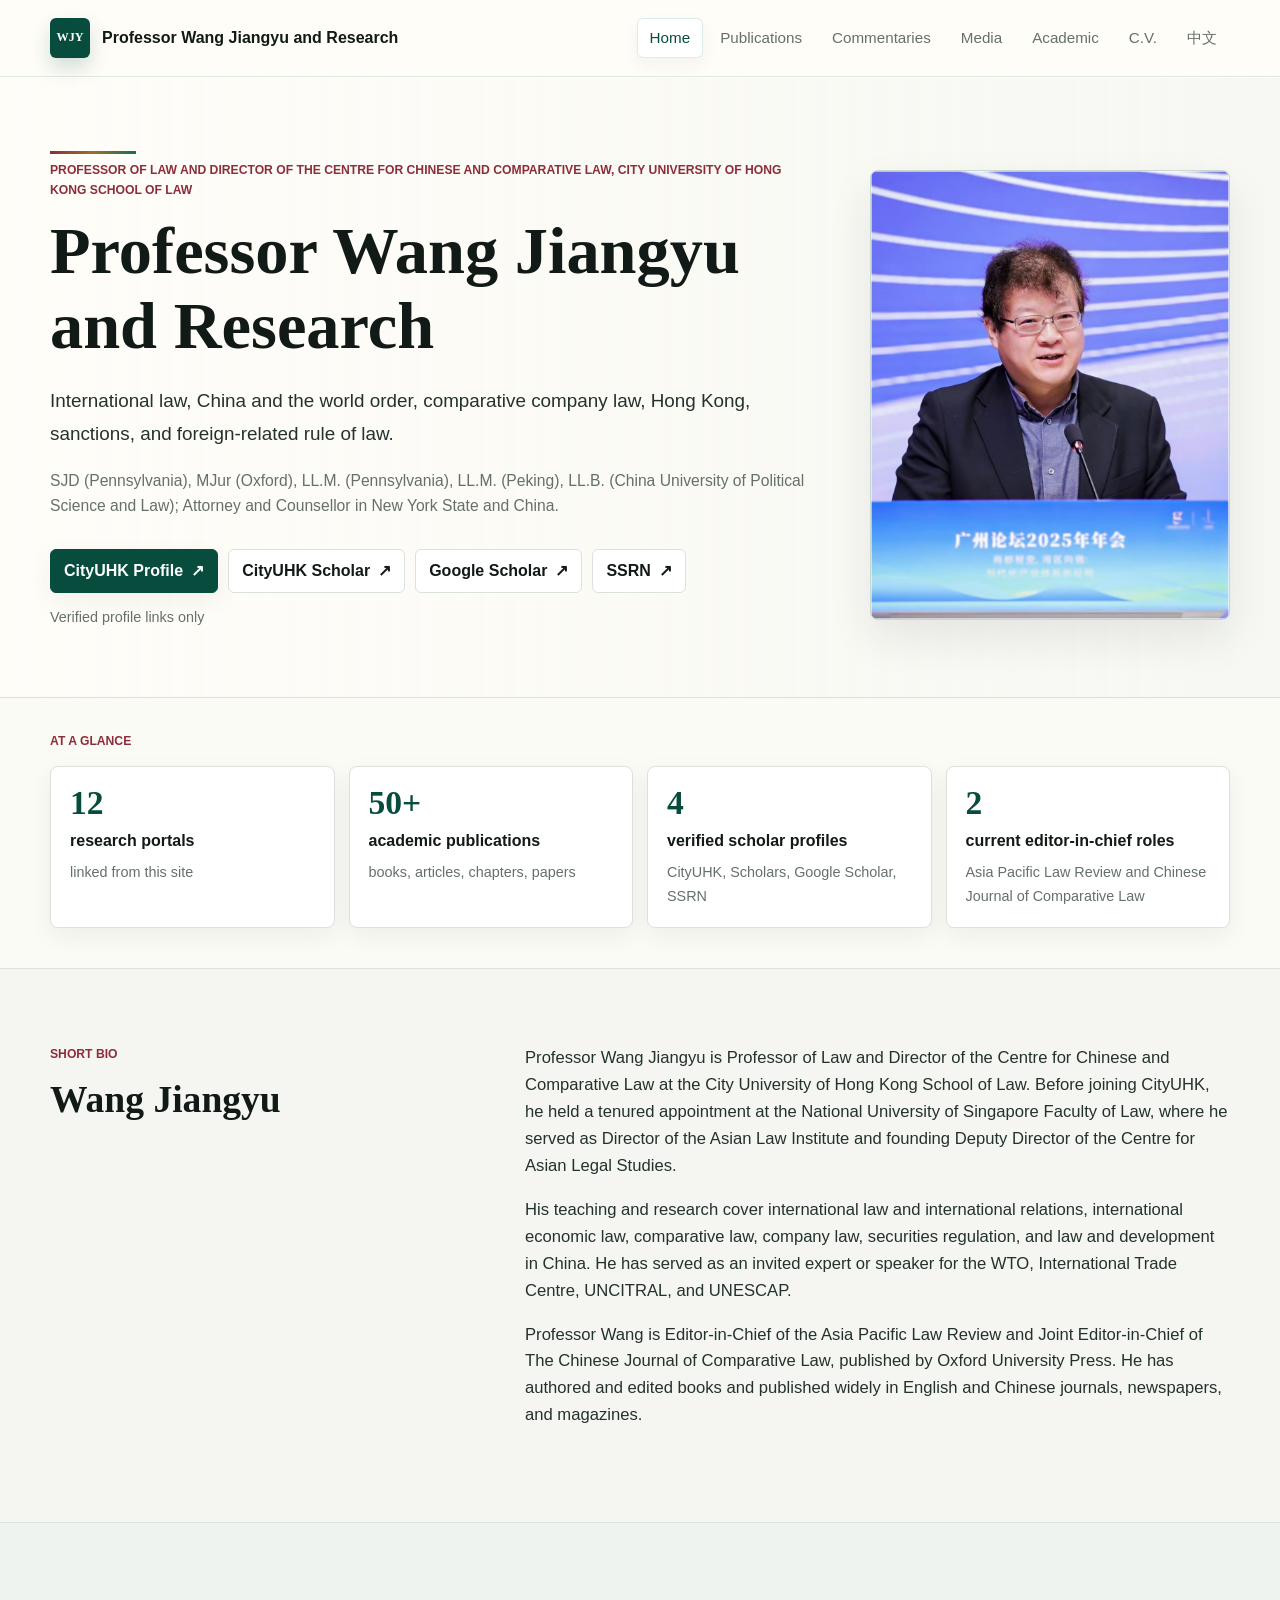
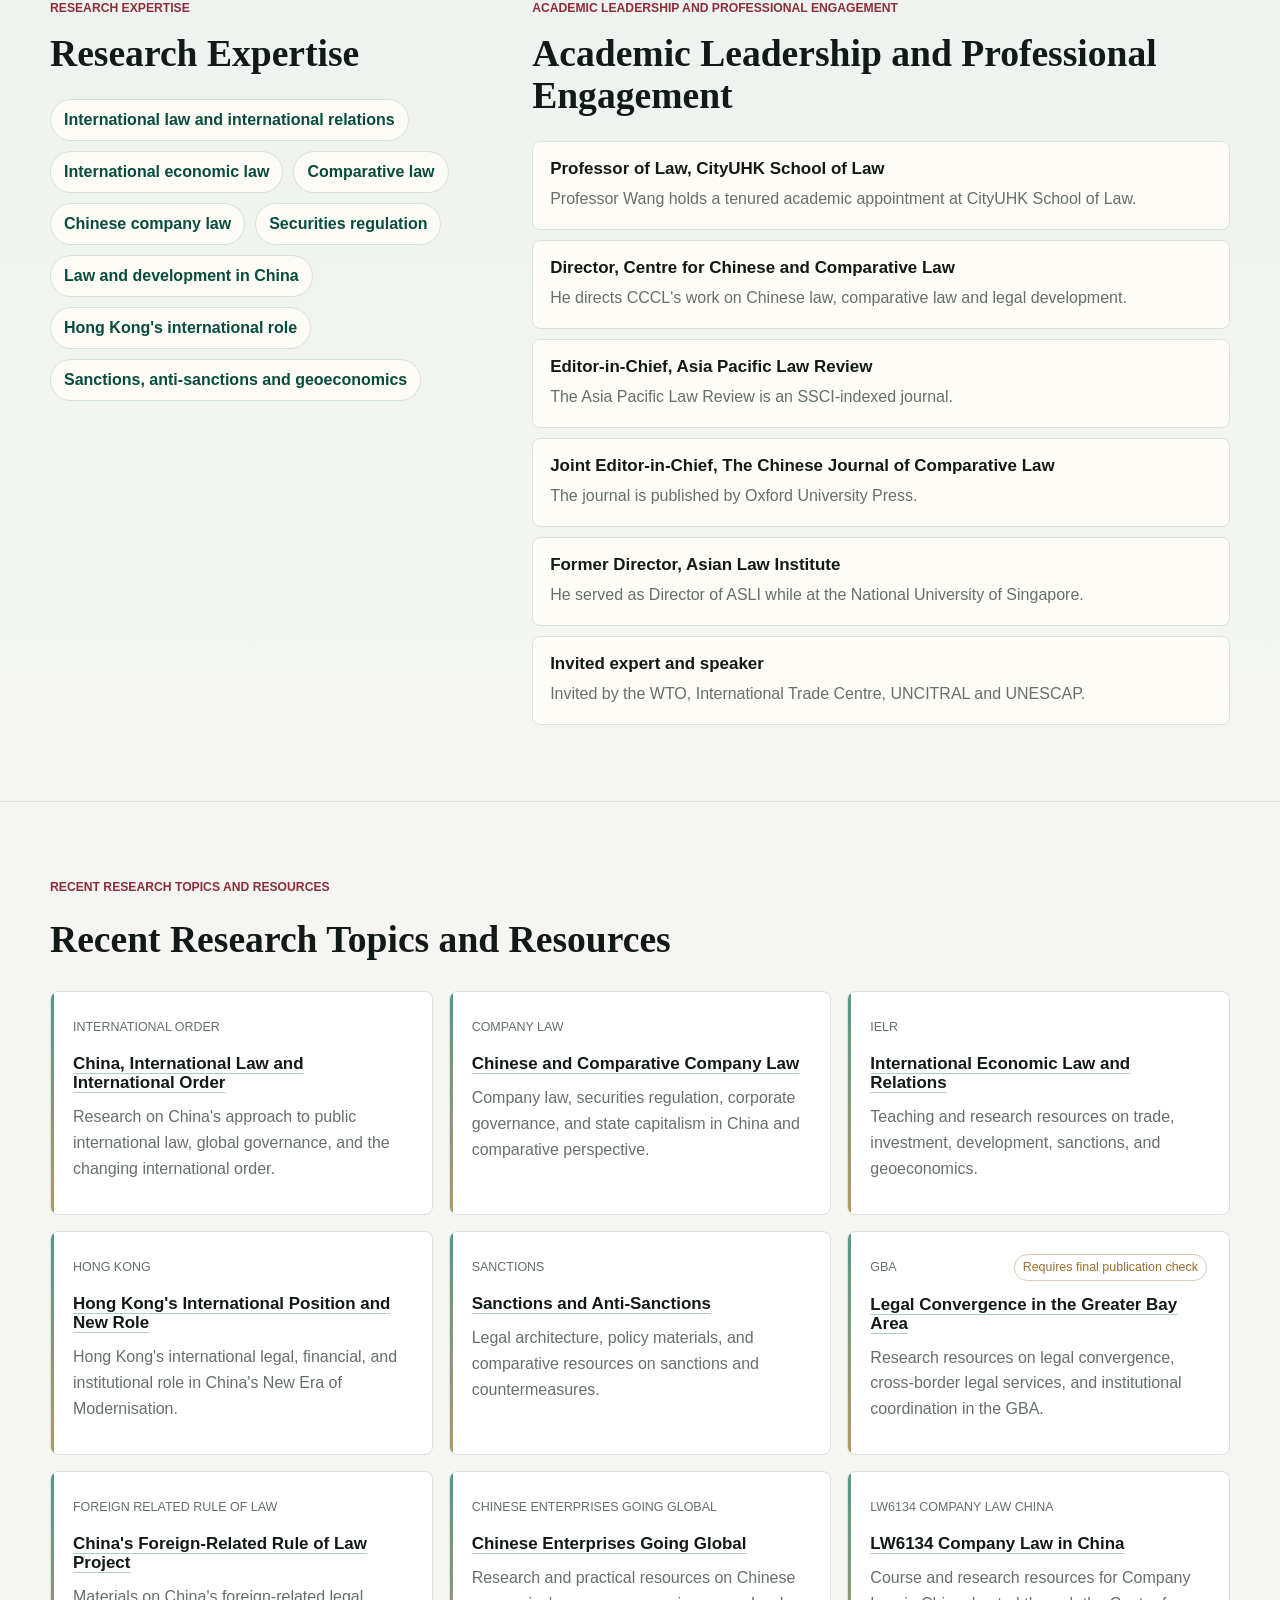
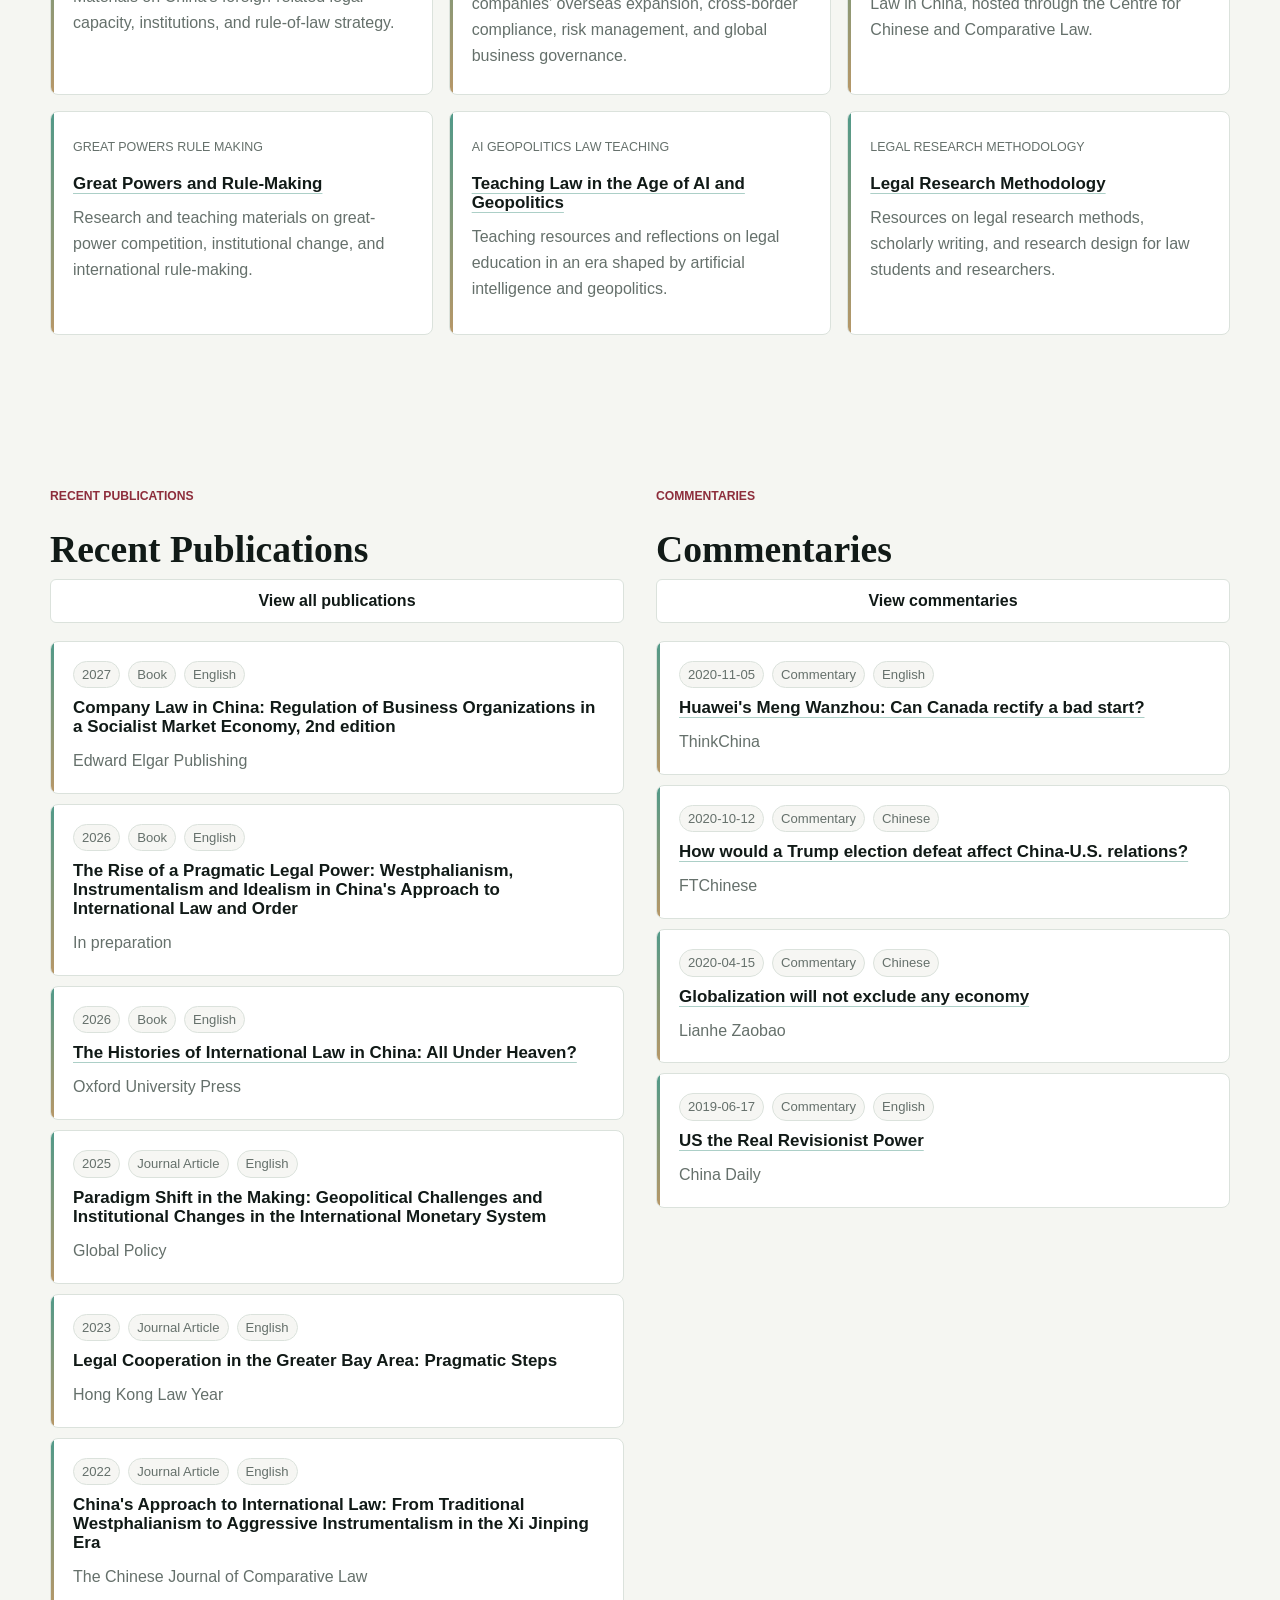
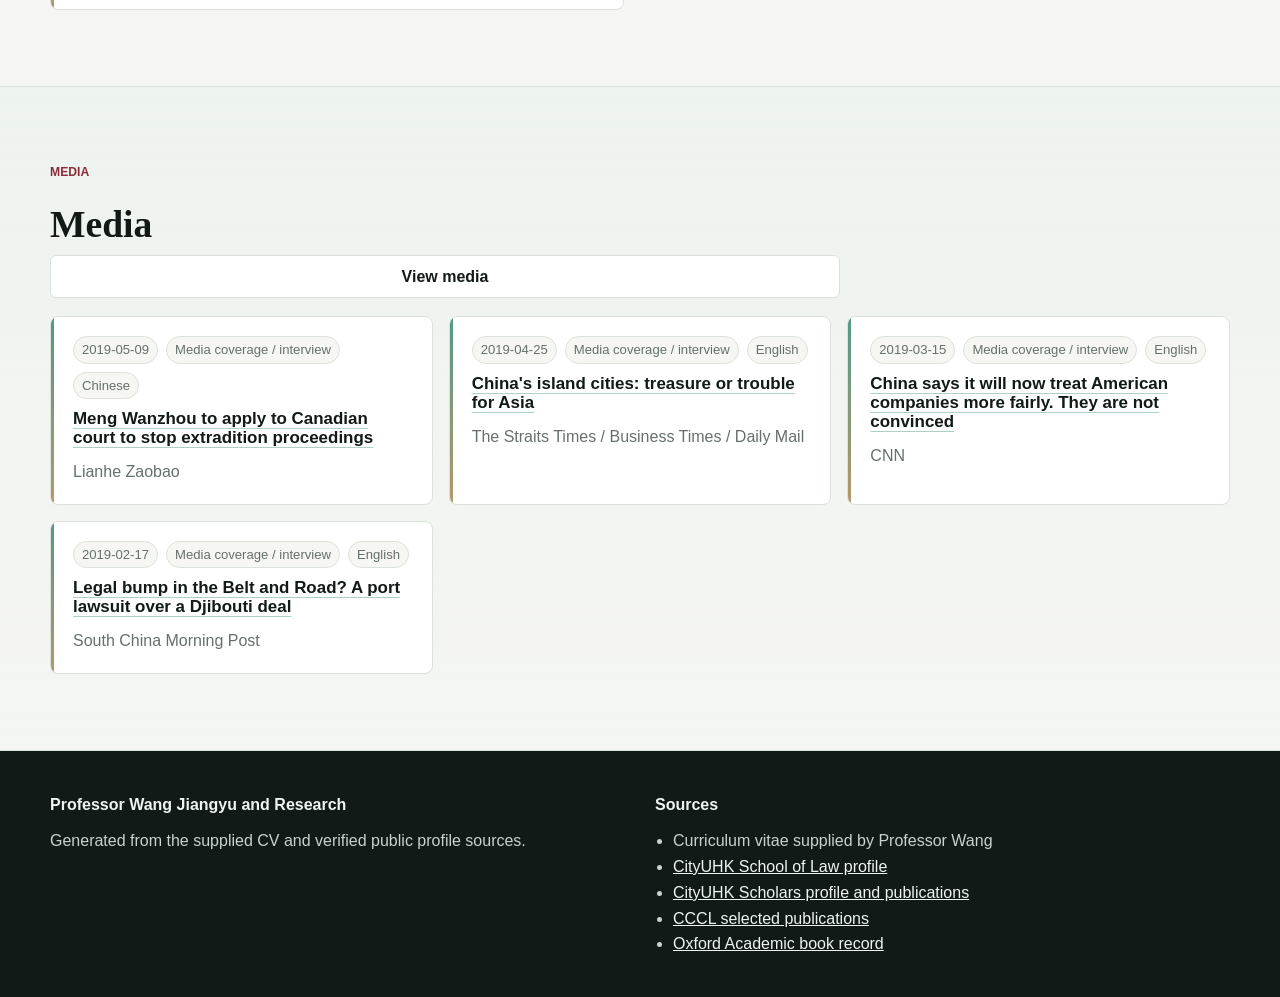
==== commit 5bf5d109: "Add Chinese enterprises going global portal" ====
--- a/index.html
+++ b/index.html
@@ -59,7 +59,7 @@
       <p class="section-kicker">At a Glance</p>
       <div class="metrics-grid" aria-label="At a Glance">
     <article class="metric-card">
-          <strong>11</strong>
+          <strong>12</strong>
           <span>research portals</span>
           <p>linked from this site</p>
         </article><article class="metric-card">
@@ -180,6 +180,12 @@
           <p>Materials on China's foreign-related legal capacity, institutions, and rule-of-law strategy.</p>
         </article><article class="research-card">
           <div class="card-topline">
+            <span>chinese enterprises going global</span>
+          </div>
+          <h3><a href="https://chuhai.eastlaw.wang/">Chinese Enterprises Going Global</a></h3>
+          <p>Research and practical resources on Chinese companies' overseas expansion, cross-border compliance, risk management, and global business governance.</p>
+        </article><article class="research-card">
+          <div class="card-topline">
             <span>lw6134 company law china</span>
           </div>
           <h3><a href="https://cccl.eastlaw.wang">LW6134 Company Law in China</a></h3>
